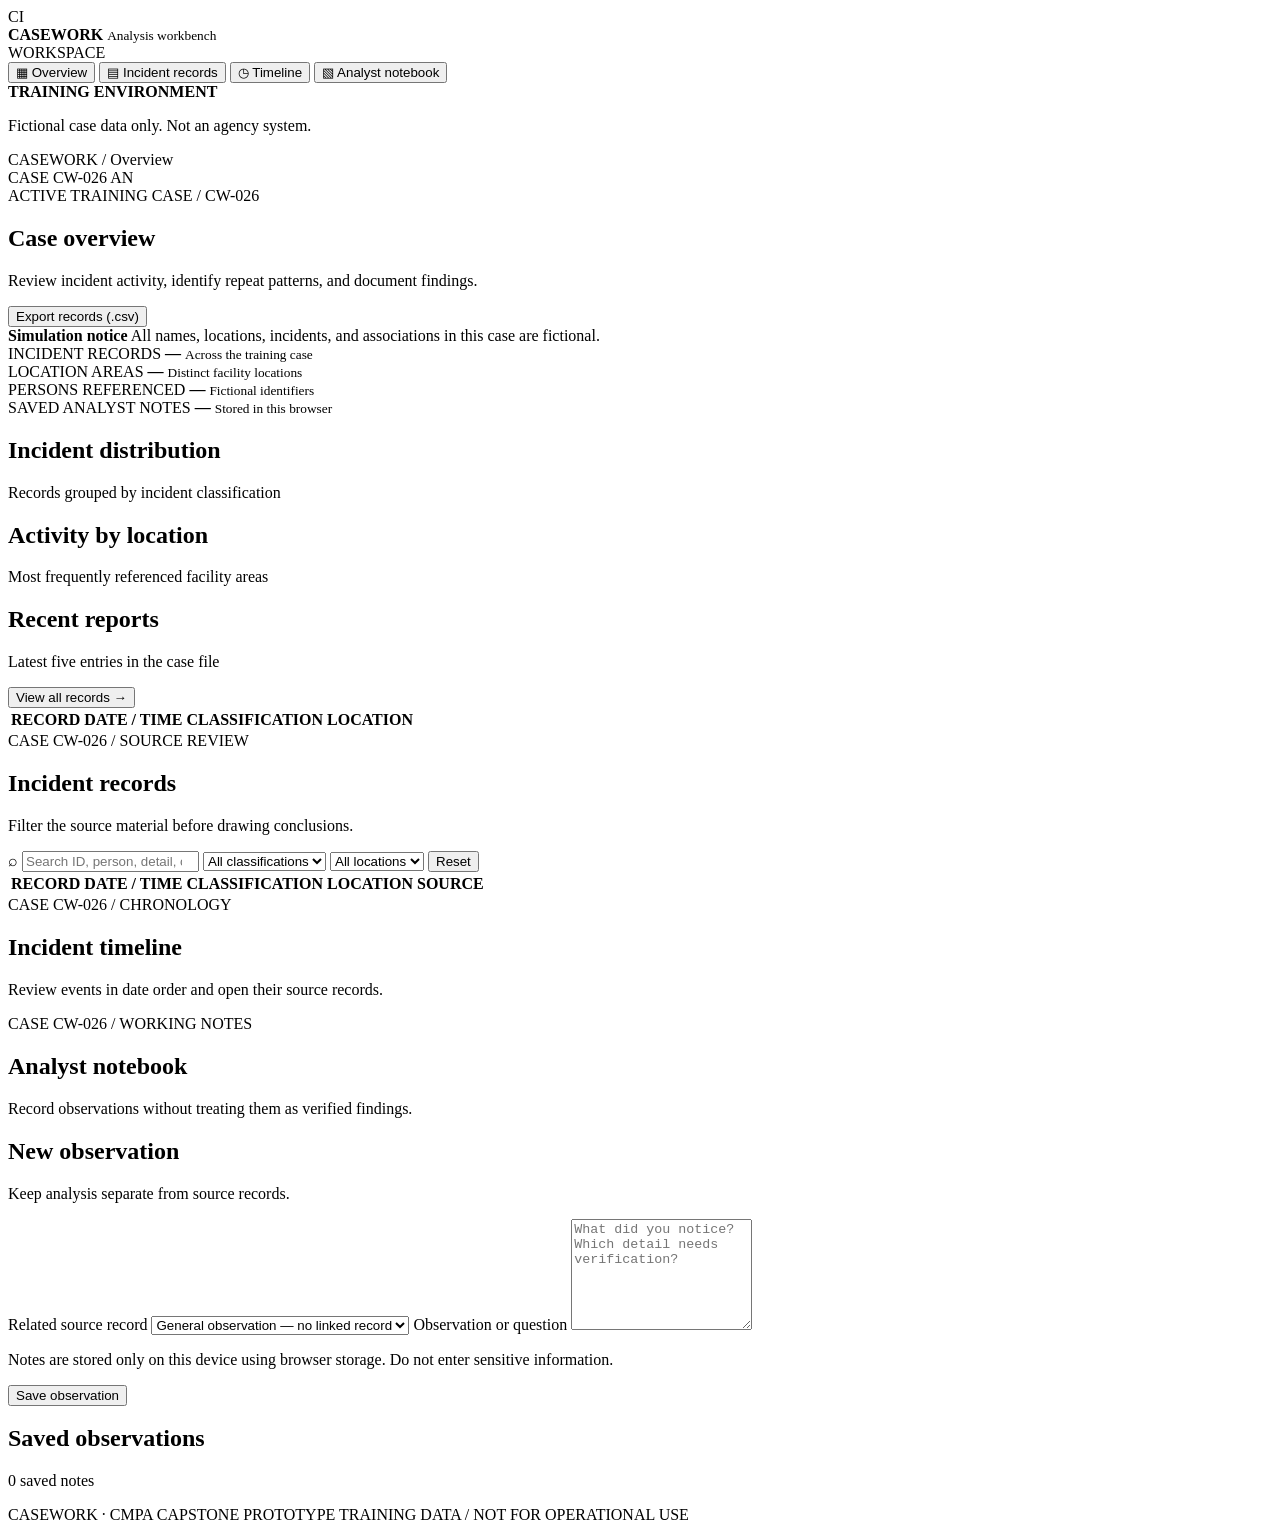
==== index.html @ 840c0826 "Add index.html for case analysis prototype This HTML file serves as the main structure for a fiction" ====
<!DOCTYPE html>
<html lang="en">
<head>
  <meta charset="UTF-8">
  <meta name="viewport" content="width=device-width, initial-scale=1">
  <meta name="description" content="A fictional corrections intelligence case analysis training prototype.">
  <title>Casework | Intelligence Analysis Workbench</title>
  <link rel="stylesheet" href="style.css">
  <script src="script.js" defer></script>
</head>
<body>
  <div class="app">
    <aside class="sidebar">
      <div class="brand">
        <div class="brand-mark">CI</div>
        <div>
          <strong>CASEWORK</strong>
          <small>Analysis workbench</small>
        </div>
      </div>

      <div class="side-label">WORKSPACE</div>

      <nav class="nav" aria-label="Main navigation">
        <button class="nav-link active" data-page="overview">
          <span>▦</span> Overview
        </button>
        <button class="nav-link" data-page="records">
          <span>▤</span> Incident records
        </button>
        <button class="nav-link" data-page="timeline">
          <span>◷</span> Timeline
        </button>
        <button class="nav-link" data-page="notebook">
          <span>▧</span> Analyst notebook
        </button>
      </nav>

      <div class="side-bottom">
        <div class="status-dot"></div>
        <strong>TRAINING ENVIRONMENT</strong>
        <p>Fictional case data only. Not an agency system.</p>
      </div>
    </aside>

    <div class="workspace">
      <header class="topbar">
        <div class="crumb">
          CASEWORK <span>/</span>
          <span id="breadcrumb">Overview</span>
        </div>
        <div class="top-right">
          <span class="case-tag">CASE CW-026</span>
          <span class="avatar" aria-hidden="true">AN</span>
        </div>
      </header>

      <main>
        <!-- OVERVIEW -->
        <section class="page active" id="overview">
          <div class="page-heading">
            <div>
              <div class="eyebrow">ACTIVE TRAINING CASE / CW-026</div>
              <h1>Case overview</h1>
              <p>Review incident activity, identify repeat patterns, and document findings.</p>
            </div>
            <button class="button secondary" id="exportBtn">
              Export records (.csv)
            </button>
          </div>

          <div class="warning">
            <strong>Simulation notice</strong>
            All names, locations, incidents, and associations in this case are fictional.
          </div>

          <div class="metrics">
            <article class="metric">
              <span>INCIDENT RECORDS</span>
              <strong id="metricTotal">—</strong>
              <small>Across the training case</small>
            </article>
            <article class="metric">
              <span>LOCATION AREAS</span>
              <strong id="metricAreas">—</strong>
              <small>Distinct facility locations</small>
            </article>
            <article class="metric">
              <span>PERSONS REFERENCED</span>
              <strong id="metricPeople">—</strong>
              <small>Fictional identifiers</small>
            </article>
            <article class="metric">
              <span>SAVED ANALYST NOTES</span>
              <strong id="metricNotes">—</strong>
              <small>Stored in this browser</small>
            </article>
          </div>

          <div class="columns">
            <article class="panel">
              <div class="panel-heading">
                <div>
                  <h2>Incident distribution</h2>
                  <p>Records grouped by incident classification</p>
                </div>
              </div>
              <div id="typeChart" class="chart-bars"></div>
            </article>

            <article class="panel">
              <div class="panel-heading">
                <div>
                  <h2>Activity by location</h2>
                  <p>Most frequently referenced facility areas</p>
                </div>
              </div>
              <div id="areaChart" class="location-list"></div>
            </article>
          </div>

          <article class="panel">
            <div class="panel-heading">
              <div>
                <h2>Recent reports</h2>
                <p>Latest five entries in the case file</p>
              </div>
              <button class="text-action" data-go="records">
                View all records →
              </button>
            </div>

            <div class="table-wrap">
              <table>
                <thead>
                  <tr>
                    <th>RECORD</th>
                    <th>DATE / TIME</th>
                    <th>CLASSIFICATION</th>
                    <th>LOCATION</th>
                    <th></th>
                  </tr>
                </thead>
                <tbody id="recentRows"></tbody>
              </table>
            </div>
          </article>
        </section>

        <!-- INCIDENT RECORDS -->
        <section class="page" id="records">
          <div class="page-heading">
            <div>
              <div class="eyebrow">CASE CW-026 / SOURCE REVIEW</div>
              <h1>Incident records</h1>
              <p>Filter the source material before drawing conclusions.</p>
            </div>
            <span class="result-count" id="resultCount"></span>
          </div>

          <article class="panel">
            <div class="filters">
              <label class="search">
                <span>⌕</span>
                <input
                  id="searchInput"
                  type="search"
                  placeholder="Search ID, person, detail, or area..."
                  aria-label="Search incident records"
                >
              </label>

              <select id="typeFilter" aria-label="Filter by incident type">
                <option value="">All classifications</option>
              </select>

              <select id="areaFilter" aria-label="Filter by location">
                <option value="">All locations</option>
              </select>

              <button class="button secondary" id="clearFilters">
                Reset
              </button>
            </div>

            <div class="table-wrap">
              <table>
                <thead>
                  <tr>
                    <th>RECORD</th>
                    <th>DATE / TIME</th>
                    <th>CLASSIFICATION</th>
                    <th>LOCATION</th>
                    <th>SOURCE</th>
                    <th></th>
                  </tr>
                </thead>
                <tbody id="recordRows"></tbody>
              </table>
            </div>

            <div class="empty" id="noResults" hidden>
              No records match the selected filters.
            </div>
          </article>
        </section>

        <!-- TIMELINE -->
        <section class="page" id="timeline">
          <div class="page-heading">
            <div>
              <div class="eyebrow">CASE CW-026 / CHRONOLOGY</div>
              <h1>Incident timeline</h1>
              <p>Review events in date order and open their source records.</p>
            </div>
          </div>

          <div class="timeline" id="timelineItems"></div>
        </section>

        <!-- ANALYST NOTEBOOK -->
        <section class="page" id="notebook">
          <div class="page-heading">
            <div>
              <div class="eyebrow">CASE CW-026 / WORKING NOTES</div>
              <h1>Analyst notebook</h1>
              <p>Record observations without treating them as verified findings.</p>
            </div>
          </div>

          <div class="columns notebook-columns">
            <article class="panel note-form">
              <div class="panel-heading">
                <div>
                  <h2>New observation</h2>
                  <p>Keep analysis separate from source records.</p>
                </div>
              </div>

              <label for="noteRecord">Related source record</label>
              <select id="noteRecord">
                <option value="">General observation — no linked record</option>
              </select>

              <label for="noteText">Observation or question</label>
              <textarea
                id="noteText"
                rows="7"
                maxlength="1500"
                placeholder="What did you notice? Which detail needs verification?"
              ></textarea>

              <p class="help">
                Notes are stored only on this device using browser storage.
                Do not enter sensitive information.
              </p>

              <button class="button primary" id="saveNote">
                Save observation
              </button>
              <p class="save-status" id="saveStatus" role="status"></p>
            </article>

            <article class="panel">
              <div class="panel-heading">
                <div>
                  <h2>Saved observations</h2>
                  <p id="notesCount">0 saved notes</p>
                </div>
              </div>
              <div id="savedNotes" class="saved-notes"></div>
            </article>
          </div>
        </section>
      </main>

      <footer>
        CASEWORK · CMPA CAPSTONE PROTOTYPE
        <span>TRAINING DATA / NOT FOR OPERATIONAL USE</span>
      </footer>
    </div>
  </div>

  <!-- INCIDENT DETAIL DIALOG -->
  <div class="modal-backdrop" id="modal" hidden>
    <section
      class="detail-modal"
      role="dialog"
      aria-modal="true"
      aria-labelledby="detailTitle"
    >
      <div class="modal-top">
        <span class="eyebrow">SOURCE RECORD</span>
        <button class="icon-button" id="closeModal" aria-label="Close record">
          ×
        </button>
      </div>

      <h2 id="detailTitle"></h2>
      <div class="detail-grid" id="detailGrid"></div>

      <h3>Incident summary</h3>
      <p id="detailSummary"></p>

      <div class="detail-footer">
        <span>Fictional training report · Not independently verified</span>
        <button class="button primary" id="addRecordNote">
          Add note about this record
        </button>
      </div>
    </section>
  </div>
</body>
</html>
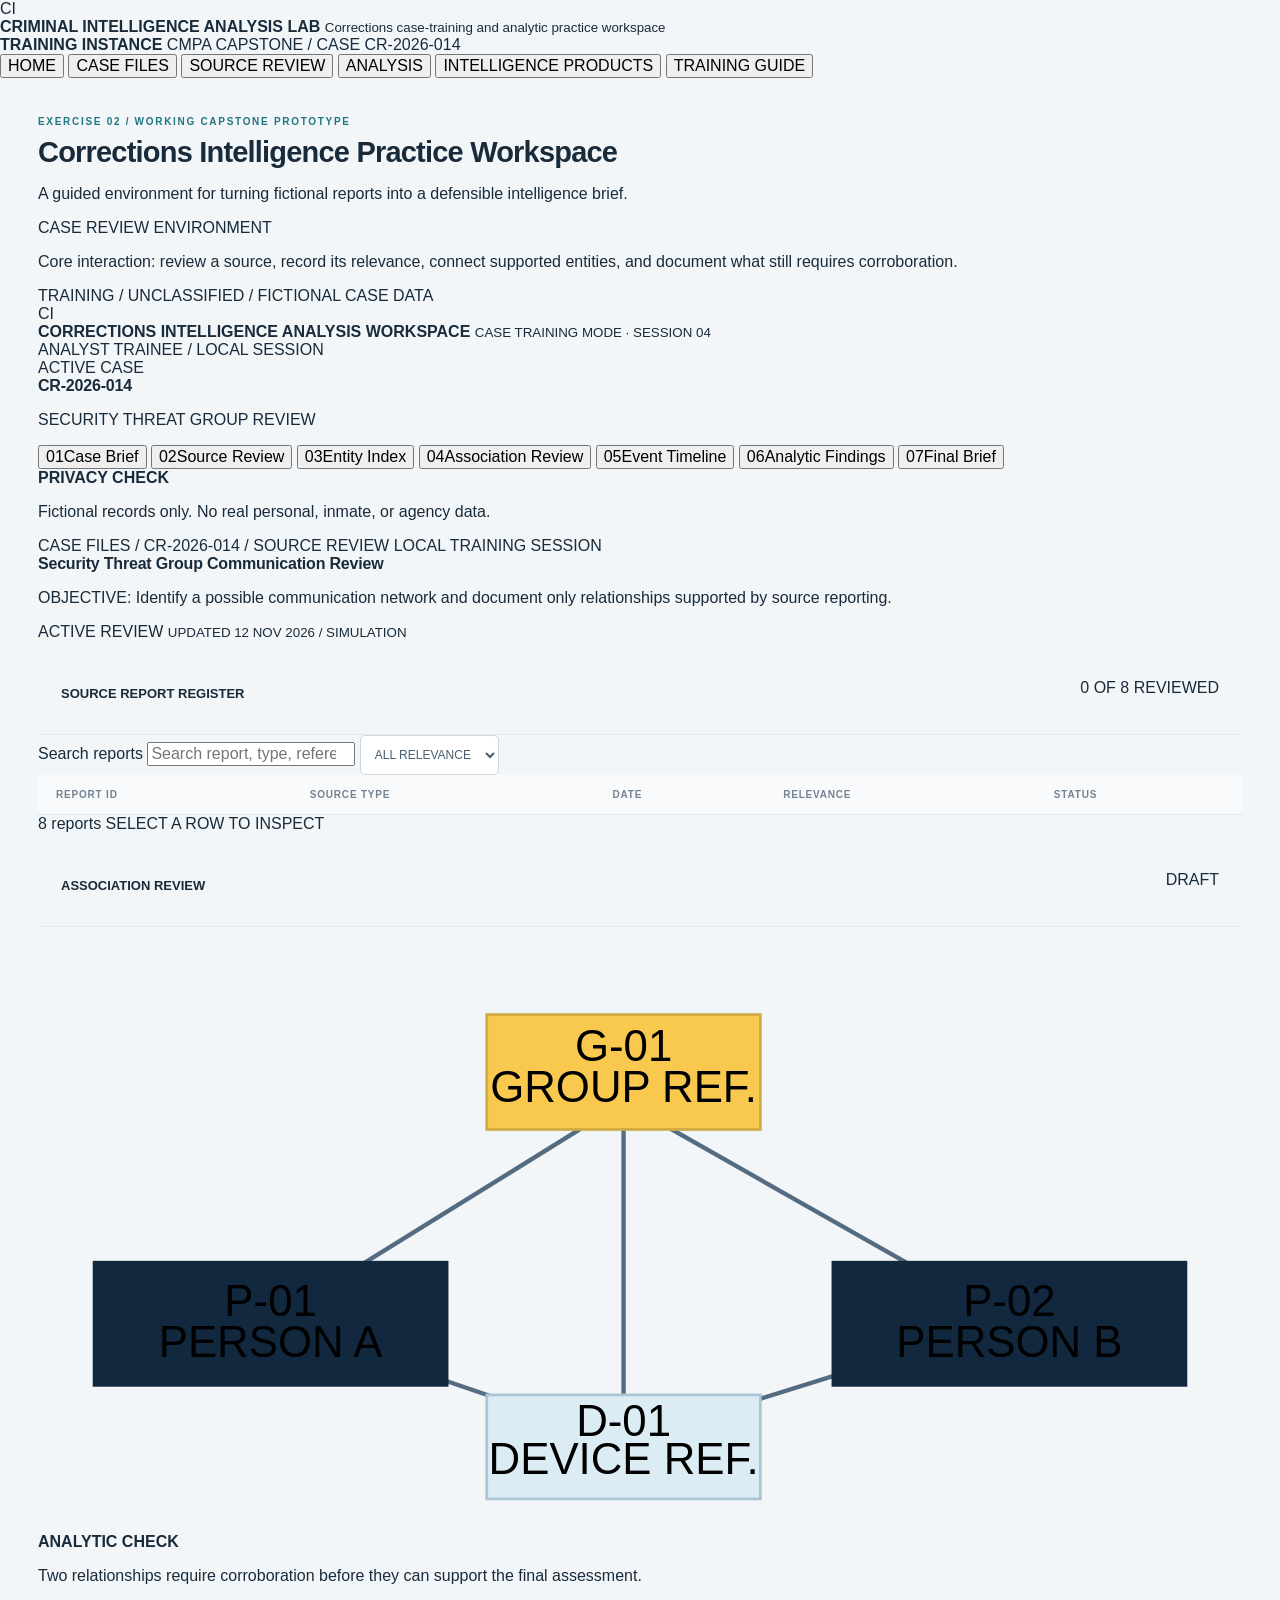
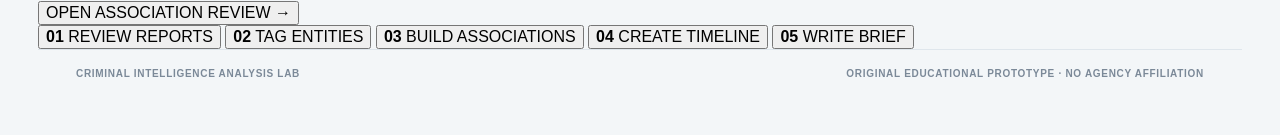
==== commit 26c7d64e: "Refactor index.html for Criminal Intelligence Analysis Lab Updated HTML structure and content for th" ====
--- a/index.html
+++ b/index.html
@@ -1,315 +1,457 @@
 
-<!DOCTYPE html>
+<!doctype html>
 <html lang="en">
 <head>
-  <meta charset="UTF-8">
-  <meta name="viewport" content="width=device-width, initial-scale=1">
-  <meta name="description" content="A fictional corrections intelligence case analysis training prototype.">
-  <title>Casework | Intelligence Analysis Workbench</title>
+  <meta charset="utf-8">
+  <meta name="viewport" content="width=device-width,initial-scale=1">
+  <meta name="theme-color" content="#10263d">
+  <meta name="description" content="Original fictional corrections intelligence case-review training application.">
+  <title>Criminal Intelligence Analysis Lab | Case CR-2026-014</title>
   <link rel="stylesheet" href="style.css">
   <script src="script.js" defer></script>
 </head>
 <body>
-  <div class="app">
-    <aside class="sidebar">
-      <div class="brand">
-        <div class="brand-mark">CI</div>
+  <header class="site-header">
+    <div class="site-header-inner">
+      <div class="identity">
+        <div class="identity-square">CI</div>
         <div>
-          <strong>CASEWORK</strong>
-          <small>Analysis workbench</small>
+          <strong>CRIMINAL INTELLIGENCE ANALYSIS LAB</strong>
+          <small>Corrections case-training and analytic practice workspace</small>
         </div>
       </div>
-
-      <div class="side-label">WORKSPACE</div>
-
-      <nav class="nav" aria-label="Main navigation">
-        <button class="nav-link active" data-page="overview">
-          <span>▦</span> Overview
-        </button>
-        <button class="nav-link" data-page="records">
-          <span>▤</span> Incident records
-        </button>
-        <button class="nav-link" data-page="timeline">
-          <span>◷</span> Timeline
-        </button>
-        <button class="nav-link" data-page="notebook">
-          <span>▧</span> Analyst notebook
-        </button>
-      </nav>
-
-      <div class="side-bottom">
-        <div class="status-dot"></div>
-        <strong>TRAINING ENVIRONMENT</strong>
-        <p>Fictional case data only. Not an agency system.</p>
-      </div>
+      <div class="identity-right">
+        <strong>TRAINING INSTANCE</strong>
+        <span>CMPA CAPSTONE / CASE CR-2026-014</span>
+      </div>
+    </div>
+  </header>
+
+  <nav class="site-nav" aria-label="Primary navigation">
+    <div class="site-nav-inner">
+      <button data-view="briefing" type="button">HOME</button>
+      <button data-view="casefiles" type="button">CASE FILES</button>
+      <button data-view="sources" class="active" type="button">SOURCE REVIEW</button>
+      <button data-view="findings" type="button">ANALYSIS</button>
+      <button data-view="product" type="button">INTELLIGENCE PRODUCTS</button>
+      <button data-view="guide" type="button">TRAINING GUIDE</button>
+    </div>
+  </nav>
+
+  <main class="site-main">
+    <div class="introduction">
+      <div class="eyebrow">EXERCISE 02 / WORKING CAPSTONE PROTOTYPE</div>
+      <h1>Corrections Intelligence Practice Workspace</h1>
+      <p>A guided environment for turning fictional reports into a defensible intelligence brief.</p>
+    </div>
+
+    <div class="purpose-line">
+      <span>CASE REVIEW ENVIRONMENT</span>
+      <p>Core interaction: review a source, record its relevance, connect supported entities, and document what still requires corroboration.</p>
+    </div>
+
+    <div class="application" id="application">
+      <div class="security-banner">TRAINING / UNCLASSIFIED / FICTIONAL CASE DATA</div>
+
+      <div class="application-header">
+        <div class="application-identity">
+          <span class="application-mark">CI</span>
+          <div>
+            <strong>CORRECTIONS INTELLIGENCE ANALYSIS WORKSPACE</strong>
+            <small>CASE TRAINING MODE · SESSION 04</small>
+          </div>
+        </div>
+        <span class="user-pill">ANALYST TRAINEE / LOCAL SESSION</span>
+      </div>
+
+      <div class="application-body">
+        <aside class="case-sidebar" aria-label="Case workspace navigation">
+          <div class="case-summary">
+            <span class="mini-label">ACTIVE CASE</span>
+            <h2>CR-2026-014</h2>
+            <p>SECURITY THREAT GROUP REVIEW</p>
+            <span class="sidebar-separator"></span>
+          </div>
+
+          <nav class="case-menu" aria-label="Case review sections">
+            <button data-view="briefing"><span>01</span>Case Brief</button>
+            <button data-view="sources" class="selected"><span>02</span>Source Review</button>
+            <button data-view="entities"><span>03</span>Entity Index</button>
+            <button data-view="associations"><span>04</span>Association Review</button>
+            <button data-view="timeline"><span>05</span>Event Timeline</button>
+            <button data-view="findings"><span>06</span>Analytic Findings</button>
+            <button data-view="product"><span>07</span>Final Brief</button>
+          </nav>
+
+          <div class="sidebar-note">
+            <strong>PRIVACY CHECK</strong>
+            <p>Fictional records only. No real personal, inmate, or agency data.</p>
+          </div>
+        </aside>
+
+        <div class="case-content">
+          <div class="case-topline">
+            <span id="breadcrumb">CASE FILES / CR-2026-014 / SOURCE REVIEW</span>
+            <span class="live-indicator">LOCAL TRAINING SESSION</span>
+          </div>
+
+          <div class="case-titlebar">
+            <div>
+              <h2 id="viewTitle">Security Threat Group Communication Review</h2>
+              <p id="viewDescription">OBJECTIVE: Identify a possible communication network and document only relationships supported by source reporting.</p>
+            </div>
+            <div class="case-state">
+              <span class="status-amber" id="caseStatus">ACTIVE REVIEW</span>
+              <small>UPDATED 12 NOV 2026 / SIMULATION</small>
+            </div>
+          </div>
+
+          <div class="view-area">
+
+            <!-- CASE BRIEF -->
+            <section class="view" id="view-briefing" hidden>
+              <div class="section-title">
+                <div>
+                  <h3>CASE BRIEF</h3>
+                  <p>Review parameters and analytical safeguards</p>
+                </div>
+                <span class="panel-counter">TRAINING CASE / OPEN</span>
+              </div>
+
+              <div class="briefing-grid">
+                <article class="white-panel padded">
+                  <div class="block-label">CASE OBJECTIVE</div>
+                  <h4>Determine what the sources actually support.</h4>
+                  <p>Review eight fictional source reports describing unit observations, movement records, property receipts, and phone-monitoring notes. The goal is to distinguish documented contact from assumptions and prepare a short evidence-referenced assessment.</p>
+
+                  <div class="facts">
+                    <div>
+                      <span>REPORTS IN FILE</span>
+                      <strong id="briefCount">08</strong>
+                    </div>
+                    <div>
+                      <span>REVIEWED</span>
+                      <strong id="briefReviewed">00</strong>
+                    </div>
+                    <div>
+                      <span>ASSESSMENTS</span>
+                      <strong id="briefFindings">00</strong>
+                    </div>
+                  </div>
+                </article>
+
+                <article class="white-panel padded">
+                  <div class="block-label">ANALYTIC REQUIREMENTS</div>
+                  <ol class="instruction-list">
+                    <li>Read each source and inspect its provenance.</li>
+                    <li>Mark its relevance without changing the original report.</li>
+                    <li>Use entity and timeline views to examine overlaps.</li>
+                    <li>Document gaps, uncertainty, and supporting evidence.</li>
+                    <li>Prepare and print a fictional intelligence brief.</li>
+                  </ol>
+                  <button class="primary-button" data-view="sources">Begin source review</button>
+                </article>
+              </div>
+            </section>
+
+            <!-- SOURCE REVIEW -->
+            <section class="view active" id="view-sources">
+              <div class="work-grid">
+                <article class="white-panel source-panel">
+                  <div class="panel-heading">
+                    <h3>SOURCE REPORT REGISTER</h3>
+                    <span class="panel-counter" id="reviewCounter">0 OF 8 REVIEWED</span>
+                  </div>
+
+                  <div class="source-toolbar">
+                    <label>
+                      <span class="sr-only">Search reports</span>
+                      <input id="searchReports" placeholder="Search report, type, reference..." type="search">
+                    </label>
+                    <select id="relevanceFilter" aria-label="Filter by relevance">
+                      <option value="">ALL RELEVANCE</option>
+                      <option>HIGH</option>
+                      <option>MEDIUM</option>
+                      <option>LOW</option>
+                    </select>
+                  </div>
+
+                  <div class="table-scroll">
+                    <table class="register-table">
+                      <thead>
+                        <tr>
+                          <th>REPORT ID</th>
+                          <th>SOURCE TYPE</th>
+                          <th>DATE</th>
+                          <th>RELEVANCE</th>
+                          <th>STATUS</th>
+                        </tr>
+                      </thead>
+                      <tbody id="sourceRows"></tbody>
+                    </table>
+                  </div>
+
+                  <div class="panel-bottom">
+                    <span id="sourceCount">8 reports</span>
+                    <span>SELECT A ROW TO INSPECT</span>
+                  </div>
+                </article>
+
+                <article class="white-panel diagram-panel">
+                  <div class="panel-heading">
+                    <h3>ASSOCIATION REVIEW</h3>
+                    <span class="draft-label">DRAFT</span>
+                  </div>
+
+                  <div class="mini-graph">
+                    <svg viewBox="0 0 440 220" role="img" aria-label="Fictional diagram connecting Person A and Person B to a group reference and device reference">
+                      <path d="M85 144 L214 64 L355 144 M85 144 L214 188 L355 144 M214 64 L214 188" stroke="#536c81" stroke-width="1.6" fill="none" />
+
+                      <rect x="164" y="32" width="100" height="42" fill="#f9c94f" stroke="#cfab45"/>
+                      <text x="214" y="49" text-anchor="middle">G-01</text>
+                      <text x="214" y="64" text-anchor="middle">GROUP REF.</text>
+
+                      <rect x="20" y="122" width="130" height="46" fill="#11283f"/>
+                      <text x="85" y="142" text-anchor="middle" class="light">P-01</text>
+                      <text x="85" y="157" text-anchor="middle" class="light">PERSON A</text>
+
+                      <rect x="290" y="122" width="130" height="46" fill="#11283f"/>
+                      <text x="355" y="142" text-anchor="middle" class="light">P-02</text>
+                      <text x="355" y="157" text-anchor="middle" class="light">PERSON B</text>
+
+                      <rect x="164" y="171" width="100" height="38" fill="#dcecf5" stroke="#aac6d4"/>
+                      <text x="214" y="186" text-anchor="middle">D-01</text>
+                      <text x="214" y="200" text-anchor="middle">DEVICE REF.</text>
+                    </svg>
+                  </div>
+
+                  <div class="analytic-check">
+                    <strong>ANALYTIC CHECK</strong>
+                    <p>Two relationships require corroboration before they can support the final assessment.</p>
+                  </div>
+                  <button class="panel-link" data-view="associations" type="button">OPEN ASSOCIATION REVIEW →</button>
+                </article>
+              </div>
+            </section>
+
+            <!-- CASE FILES -->
+            <section class="view" id="view-casefiles" hidden>
+              <article class="white-panel padded">
+                <div class="block-label">AVAILABLE TRAINING CASES</div>
+                <div class="case-file-row">
+                  <div>
+                    <strong>CR-2026-014</strong>
+                    <h4>Security Threat Group Communication Review</h4>
+                    <p>Eight reports · Fictional training case · Local session</p>
+                  </div>
+                  <button class="primary-button" data-view="sources">Open case</button>
+                </div>
+                <div class="small-notice">Only one case is included in this capstone prototype. No agency database or login is connected.</div>
+              </article>
+            </section>
+
+            <!-- ENTITY INDEX -->
+            <section class="view" id="view-entities" hidden>
+              <article class="white-panel">
+                <div class="panel-heading">
+                  <h3>ENTITY INDEX / REFERENCES IN SOURCE REPORTS</h3>
+                  <span class="panel-counter">4 REFERENCE MARKERS</span>
+                </div>
+
+                <div class="table-scroll">
+                  <table class="register-table entity-table">
+                    <thead>
+                      <tr>
+                        <th>REFERENCE</th>
+                        <th>TYPE</th>
+                        <th>SUMMARY</th>
+                        <th>SOURCES</th>
+                        <th>REVIEW</th>
+                      </tr>
+                    </thead>
+                    <tbody id="entityRows"></tbody>
+                  </table>
+                </div>
+                <div class="small-notice">Entity references are training identifiers, not determinations of affiliation, guilt, or misconduct.</div>
+              </article>
+            </section>
+
+            <!-- ASSOCIATION REVIEW -->
+            <section class="view" id="view-associations" hidden>
+              <div class="analysis-grid">
+                <article class="white-panel padded">
+                  <div class="block-label">PROVISIONAL REFERENCE NETWORK</div>
+                  <h4>Documented references ≠ verified criminal association</h4>
+                  <p class="body-small">Select a reference to inspect the underlying fictional reports. The diagram organizes the scenario; it does not independently prove a relationship.</p>
+                  <div id="network" class="network"></div>
+                </article>
+
+                <article class="white-panel padded">
+                  <div class="block-label">SOURCE CORROBORATION</div>
+                  <h4 id="networkTitle">Select an entity</h4>
+                  <p id="networkDescription" class="body-small">Choose a reference in the diagram.</p>
+                  <div id="networkSources" class="network-sources"></div>
+                </article>
+              </div>
+            </section>
+
+            <!-- EVENT TIMELINE -->
+            <section class="view" id="view-timeline" hidden>
+              <article class="white-panel">
+                <div class="panel-heading">
+                  <h3>CHRONOLOGY / SOURCE-DOCUMENTED EVENTS</h3>
+                  <span class="panel-counter">DATE ORDER</span>
+                </div>
+                <div id="timelineItems" class="event-list"></div>
+              </article>
+            </section>
+
+            <!-- ANALYTIC FINDINGS -->
+            <section class="view" id="view-findings" hidden>
+              <div class="analysis-grid">
+                <article class="white-panel padded">
+                  <div class="block-label">NEW ANALYTIC FINDING</div>
+
+                  <form id="findingForm">
+                    <label class="field-label" for="findingTitle">FINDING OR INTELLIGENCE GAP</label>
+                    <input id="findingTitle" required maxlength="120" placeholder="e.g., Timing overlap needs verification">
+
+                    <label class="field-label" for="findingText">ASSESSMENT / LIMITATIONS</label>
+                    <textarea id="findingText" required rows="5" maxlength="1200" placeholder="What do the sources show? What remains unconfirmed?"></textarea>
+
+                    <div class="two-fields">
+                      <div>
+                        <label class="field-label" for="findingSource">SUPPORTING SOURCE</label>
+                        <select id="findingSource" required></select>
+                      </div>
+                      <div>
+                        <label class="field-label" for="findingConfidence">CONFIDENCE</label>
+                        <select id="findingConfidence">
+                          <option>LOW</option>
+                          <option selected>MODERATE</option>
+                          <option>HIGH</option>
+                        </select>
+                      </div>
+                    </div>
+
+                    <button class="primary-button" type="submit">Save finding</button>
+                    <div class="form-message" id="findingStatus" role="status"></div>
+                  </form>
+                </article>
+
+                <article class="white-panel padded">
+                  <div class="block-label">SAVED ANALYTIC WORK</div>
+                  <div id="findingList" class="finding-list"></div>
+                </article>
+              </div>
+            </section>
+
+            <!-- FINAL BRIEF -->
+            <section class="view" id="view-product" hidden>
+              <div class="analysis-grid">
+                <article class="white-panel padded">
+                  <div class="block-label">INTELLIGENCE PRODUCT / WORKING DRAFT</div>
+                  <h4>Training Case Intelligence Brief</h4>
+
+                  <label class="field-label" for="briefText">ANALYST SUMMARY</label>
+                  <textarea id="briefText" rows="9" maxlength="4000" placeholder="Summarize the supported observations, limitations, confidence, and remaining intelligence gaps."></textarea>
+
+                  <div class="button-row">
+                    <button class="primary-button" id="saveBrief" type="button">Save draft</button>
+                    <button class="outline-button" id="printBrief" type="button">Print / Save PDF</button>
+                  </div>
+
+                  <div class="form-message" id="briefStatus" role="status"></div>
+                </article>
+
+                <article class="white-panel padded">
+                  <div class="block-label">SUPPORTING MATERIAL</div>
+                  <div id="briefEvidence"></div>
+                  <div class="small-notice">Drafts are saved in this browser only. Printing uses the system print dialog.</div>
+                </article>
+              </div>
+            </section>
+
+            <!-- TRAINING GUIDE -->
+            <section class="view" id="view-guide" hidden>
+              <article class="white-panel padded">
+                <div class="block-label">TRAINING GUIDE</div>
+                <h4>How to complete the fictional case exercise</h4>
+
+                <ol class="instruction-list guide-list">
+                  <li>Open Source Review. Click report rows to read the summaries and identify the source type.</li>
+                  <li>Use the relevance field to rate whether a report helps answer the case objective. Mark reports reviewed.</li>
+                  <li>Check Entity Index, Association Review, and Event Timeline. These organize references, but do not prove intent.</li>
+                  <li>Write findings with supporting report IDs. State uncertainty and what requires corroboration.</li>
+                  <li>Draft an intelligence brief, then print or save it as a PDF.</li>
+                </ol>
+
+                <div class="small-notice">Training use only. All names and events are invented; this system stores no sensitive records and is not an operational intelligence platform.</div>
+                <button class="primary-button" data-view="sources">Go to Source Review</button>
+              </article>
+            </section>
+
+          </div>
+
+          <!-- CASE WORKFLOW -->
+          <div class="workflow" aria-label="Case workflow">
+            <button data-view="sources"><strong>01</strong> REVIEW REPORTS</button>
+            <button data-view="entities"><strong>02</strong> TAG ENTITIES</button>
+            <button data-view="associations" class="active"><strong>03</strong> BUILD ASSOCIATIONS</button>
+            <button data-view="timeline"><strong>04</strong> CREATE TIMELINE</button>
+            <button data-view="product"><strong>05</strong> WRITE BRIEF</button>
+          </div>
+        </div>
+      </div>
+    </div>
+
+    <footer class="site-footer">
+      CRIMINAL INTELLIGENCE ANALYSIS LAB
+      <span>ORIGINAL EDUCATIONAL PROTOTYPE · NO AGENCY AFFILIATION</span>
+    </footer>
+  </main>
+
+  <!-- SOURCE REPORT DETAILS -->
+  <div id="recordOverlay" class="record-overlay" hidden>
+    <div class="record-scrim" data-close="1"></div>
+
+    <aside class="record-drawer" role="dialog" aria-modal="true" aria-labelledby="recordHeading">
+      <div class="drawer-heading">
+        <div>
+          <span class="mini-label">ORIGINAL SOURCE RECORD</span>
+          <h2 id="recordHeading">RPT-014-01</h2>
+        </div>
+        <button class="close-button" type="button" id="closeRecord" aria-label="Close report">×</button>
+      </div>
+
+      <dl id="recordDetails" class="record-details"></dl>
+
+      <div class="drawer-subheading">SOURCE SUMMARY</div>
+      <p id="recordSummary" class="record-text"></p>
+
+      <div class="small-notice">Fictional training report. A reference is not a verified association or finding of wrongdoing.</div>
+
+      <label class="field-label" for="recordRelevance">RELEVANCE TO CASE OBJECTIVE</label>
+      <select id="recordRelevance">
+        <option>HIGH</option>
+        <option>MEDIUM</option>
+        <option>LOW</option>
+      </select>
+
+      <label class="check-field">
+        <input type="checkbox" id="recordReviewed">
+        Report reviewed
+      </label>
+
+      <div class="drawer-buttons">
+        <button class="primary-button" id="saveReview" type="button">Save review</button>
+        <button class="outline-button" id="recordToFinding" type="button">Add finding</button>
+      </div>
+
+      <div id="reviewStatus" class="form-message" role="status"></div>
     </aside>
-
-    <div class="workspace">
-      <header class="topbar">
-        <div class="crumb">
-          CASEWORK <span>/</span>
-          <span id="breadcrumb">Overview</span>
-        </div>
-        <div class="top-right">
-          <span class="case-tag">CASE CW-026</span>
-          <span class="avatar" aria-hidden="true">AN</span>
-        </div>
-      </header>
-
-      <main>
-        <!-- OVERVIEW -->
-        <section class="page active" id="overview">
-          <div class="page-heading">
-            <div>
-              <div class="eyebrow">ACTIVE TRAINING CASE / CW-026</div>
-              <h1>Case overview</h1>
-              <p>Review incident activity, identify repeat patterns, and document findings.</p>
-            </div>
-            <button class="button secondary" id="exportBtn">
-              Export records (.csv)
-            </button>
-          </div>
-
-          <div class="warning">
-            <strong>Simulation notice</strong>
-            All names, locations, incidents, and associations in this case are fictional.
-          </div>
-
-          <div class="metrics">
-            <article class="metric">
-              <span>INCIDENT RECORDS</span>
-              <strong id="metricTotal">—</strong>
-              <small>Across the training case</small>
-            </article>
-            <article class="metric">
-              <span>LOCATION AREAS</span>
-              <strong id="metricAreas">—</strong>
-              <small>Distinct facility locations</small>
-            </article>
-            <article class="metric">
-              <span>PERSONS REFERENCED</span>
-              <strong id="metricPeople">—</strong>
-              <small>Fictional identifiers</small>
-            </article>
-            <article class="metric">
-              <span>SAVED ANALYST NOTES</span>
-              <strong id="metricNotes">—</strong>
-              <small>Stored in this browser</small>
-            </article>
-          </div>
-
-          <div class="columns">
-            <article class="panel">
-              <div class="panel-heading">
-                <div>
-                  <h2>Incident distribution</h2>
-                  <p>Records grouped by incident classification</p>
-                </div>
-              </div>
-              <div id="typeChart" class="chart-bars"></div>
-            </article>
-
-            <article class="panel">
-              <div class="panel-heading">
-                <div>
-                  <h2>Activity by location</h2>
-                  <p>Most frequently referenced facility areas</p>
-                </div>
-              </div>
-              <div id="areaChart" class="location-list"></div>
-            </article>
-          </div>
-
-          <article class="panel">
-            <div class="panel-heading">
-              <div>
-                <h2>Recent reports</h2>
-                <p>Latest five entries in the case file</p>
-              </div>
-              <button class="text-action" data-go="records">
-                View all records →
-              </button>
-            </div>
-
-            <div class="table-wrap">
-              <table>
-                <thead>
-                  <tr>
-                    <th>RECORD</th>
-                    <th>DATE / TIME</th>
-                    <th>CLASSIFICATION</th>
-                    <th>LOCATION</th>
-                    <th></th>
-                  </tr>
-                </thead>
-                <tbody id="recentRows"></tbody>
-              </table>
-            </div>
-          </article>
-        </section>
-
-        <!-- INCIDENT RECORDS -->
-        <section class="page" id="records">
-          <div class="page-heading">
-            <div>
-              <div class="eyebrow">CASE CW-026 / SOURCE REVIEW</div>
-              <h1>Incident records</h1>
-              <p>Filter the source material before drawing conclusions.</p>
-            </div>
-            <span class="result-count" id="resultCount"></span>
-          </div>
-
-          <article class="panel">
-            <div class="filters">
-              <label class="search">
-                <span>⌕</span>
-                <input
-                  id="searchInput"
-                  type="search"
-                  placeholder="Search ID, person, detail, or area..."
-                  aria-label="Search incident records"
-                >
-              </label>
-
-              <select id="typeFilter" aria-label="Filter by incident type">
-                <option value="">All classifications</option>
-              </select>
-
-              <select id="areaFilter" aria-label="Filter by location">
-                <option value="">All locations</option>
-              </select>
-
-              <button class="button secondary" id="clearFilters">
-                Reset
-              </button>
-            </div>
-
-            <div class="table-wrap">
-              <table>
-                <thead>
-                  <tr>
-                    <th>RECORD</th>
-                    <th>DATE / TIME</th>
-                    <th>CLASSIFICATION</th>
-                    <th>LOCATION</th>
-                    <th>SOURCE</th>
-                    <th></th>
-                  </tr>
-                </thead>
-                <tbody id="recordRows"></tbody>
-              </table>
-            </div>
-
-            <div class="empty" id="noResults" hidden>
-              No records match the selected filters.
-            </div>
-          </article>
-        </section>
-
-        <!-- TIMELINE -->
-        <section class="page" id="timeline">
-          <div class="page-heading">
-            <div>
-              <div class="eyebrow">CASE CW-026 / CHRONOLOGY</div>
-              <h1>Incident timeline</h1>
-              <p>Review events in date order and open their source records.</p>
-            </div>
-          </div>
-
-          <div class="timeline" id="timelineItems"></div>
-        </section>
-
-        <!-- ANALYST NOTEBOOK -->
-        <section class="page" id="notebook">
-          <div class="page-heading">
-            <div>
-              <div class="eyebrow">CASE CW-026 / WORKING NOTES</div>
-              <h1>Analyst notebook</h1>
-              <p>Record observations without treating them as verified findings.</p>
-            </div>
-          </div>
-
-          <div class="columns notebook-columns">
-            <article class="panel note-form">
-              <div class="panel-heading">
-                <div>
-                  <h2>New observation</h2>
-                  <p>Keep analysis separate from source records.</p>
-                </div>
-              </div>
-
-              <label for="noteRecord">Related source record</label>
-              <select id="noteRecord">
-                <option value="">General observation — no linked record</option>
-              </select>
-
-              <label for="noteText">Observation or question</label>
-              <textarea
-                id="noteText"
-                rows="7"
-                maxlength="1500"
-                placeholder="What did you notice? Which detail needs verification?"
-              ></textarea>
-
-              <p class="help">
-                Notes are stored only on this device using browser storage.
-                Do not enter sensitive information.
-              </p>
-
-              <button class="button primary" id="saveNote">
-                Save observation
-              </button>
-              <p class="save-status" id="saveStatus" role="status"></p>
-            </article>
-
-            <article class="panel">
-              <div class="panel-heading">
-                <div>
-                  <h2>Saved observations</h2>
-                  <p id="notesCount">0 saved notes</p>
-                </div>
-              </div>
-              <div id="savedNotes" class="saved-notes"></div>
-            </article>
-          </div>
-        </section>
-      </main>
-
-      <footer>
-        CASEWORK · CMPA CAPSTONE PROTOTYPE
-        <span>TRAINING DATA / NOT FOR OPERATIONAL USE</span>
-      </footer>
-    </div>
   </div>
 
-  <!-- INCIDENT DETAIL DIALOG -->
-  <div class="modal-backdrop" id="modal" hidden>
-    <section
-      class="detail-modal"
-      role="dialog"
-      aria-modal="true"
-      aria-labelledby="detailTitle"
-    >
-      <div class="modal-top">
-        <span class="eyebrow">SOURCE RECORD</span>
-        <button class="icon-button" id="closeModal" aria-label="Close record">
-          ×
-        </button>
-      </div>
-
-      <h2 id="detailTitle"></h2>
-      <div class="detail-grid" id="detailGrid"></div>
-
-      <h3>Incident summary</h3>
-      <p id="detailSummary"></p>
-
-      <div class="detail-footer">
-        <span>Fictional training report · Not independently verified</span>
-        <button class="button primary" id="addRecordNote">
-          Add note about this record
-        </button>
-      </div>
-    </section>
-  </div>
+  <div id="printDocument" class="print-document" aria-hidden="true"></div>
 </body>
 </html>
--- a/style.css
+++ b/style.css
@@ -0,0 +1,701 @@
+
+:root {
+  --navy: #14253a;
+  --navy2: #1c324b;
+  --ink: #192b3b;
+  --muted: #66778a;
+  --line: #dce3ea;
+  --bg: #f3f6f8;
+  --white: #fff;
+  --blue: #176b9b;
+  --teal: #138073;
+  --amber: #b97920;
+}
+
+* { box-sizing: border-box; }
+
+html {
+  font-family: Inter, "Segoe UI", Arial, sans-serif;
+  color: var(--ink);
+  background: var(--bg);
+}
+
+body { margin: 0; }
+button, input, select, textarea { font: inherit; }
+button { cursor: pointer; }
+
+.app { display: flex; min-height: 100vh; }
+
+.sidebar {
+  width: 244px;
+  flex-shrink: 0;
+  background: var(--navy);
+  color: white;
+  padding: 25px 15px;
+  display: flex;
+  flex-direction: column;
+  position: sticky;
+  top: 0;
+  height: 100vh;
+}
+
+.brand {
+  display: flex;
+  align-items: center;
+  gap: 12px;
+  padding: 0 10px 38px;
+}
+
+.brand-mark {
+  height: 38px;
+  width: 38px;
+  display: grid;
+  place-items: center;
+  border: 1px solid #6f98aa;
+  border-radius: 6px;
+  color: #d8edf2;
+  font-weight: 800;
+  letter-spacing: 1px;
+}
+
+.brand strong {
+  display: block;
+  font-size: 15px;
+  letter-spacing: 2px;
+}
+
+.brand small {
+  display: block;
+  margin-top: 4px;
+  color: #a7b8ca;
+  font-size: 11px;
+}
+
+.side-label {
+  font-size: 10px;
+  font-weight: 750;
+  letter-spacing: 1.8px;
+  color: #899fb3;
+  margin: 0 12px 13px;
+}
+
+.nav { display: grid; gap: 5px; }
+
+.nav-link {
+  width: 100%;
+  display: flex;
+  align-items: center;
+  gap: 12px;
+  text-align: left;
+  border: 0;
+  background: transparent;
+  color: #bfcedb;
+  padding: 12px 13px;
+  border-radius: 7px;
+  font-size: 13px;
+  font-weight: 600;
+}
+
+.nav-link span {
+  font-size: 19px;
+  width: 20px;
+  text-align: center;
+  font-weight: 400;
+}
+
+.nav-link:hover,
+.nav-link.active {
+  background: #2a445f;
+  color: white;
+}
+
+.nav-link.active { box-shadow: inset 3px 0 #5fc1c3; }
+
+.side-bottom {
+  margin-top: auto;
+  padding: 19px 12px 5px;
+  border-top: 1px solid #33485e;
+}
+
+.side-bottom strong { font-size: 10px; letter-spacing: 1px; }
+
+.status-dot {
+  width: 8px;
+  height: 8px;
+  background: #5dbf9a;
+  display: inline-block;
+  border-radius: 50%;
+  margin-right: 5px;
+}
+
+.side-bottom p {
+  font-size: 11px;
+  line-height: 1.6;
+  color: #a6bac9;
+  margin: 9px 0;
+}
+
+.workspace { min-width: 0; flex: 1; }
+
+.topbar {
+  height: 67px;
+  background: #fff;
+  border-bottom: 1px solid var(--line);
+  display: flex;
+  align-items: center;
+  justify-content: space-between;
+  padding: 0 38px;
+}
+
+.crumb {
+  font-size: 11px;
+  letter-spacing: 1px;
+  font-weight: 800;
+  color: #6c7d8d;
+}
+
+.crumb span { padding: 0 5px; color: #a2adb8; }
+.top-right { display: flex; align-items: center; gap: 17px; }
+
+.case-tag {
+  border: 1px solid #d7e0e7;
+  background: #f7f9fb;
+  color: #43566b;
+  padding: 8px 11px;
+  border-radius: 5px;
+  letter-spacing: 1px;
+  font-size: 10px;
+  font-weight: 800;
+}
+
+.avatar {
+  height: 31px;
+  width: 31px;
+  background: #dbe8ed;
+  color: #1b5062;
+  border-radius: 50%;
+  display: grid;
+  place-items: center;
+  font-size: 11px;
+  font-weight: 800;
+}
+
+main { max-width: 1450px; padding: 38px; margin: auto; }
+.page { display: none; }
+.page.active { display: block; }
+
+.page-heading {
+  display: flex;
+  justify-content: space-between;
+  align-items: center;
+  gap: 20px;
+  margin-bottom: 25px;
+}
+
+.eyebrow {
+  font-size: 10px;
+  letter-spacing: 1.7px;
+  font-weight: 800;
+  color: #217580;
+  margin-bottom: 9px;
+}
+
+h1 { font-size: 29px; letter-spacing: -.8px; margin: 0 0 7px; }
+h2 { font-size: 16px; letter-spacing: -.2px; margin: 0 0 6px; }
+h3 { font-size: 13px; margin-top: 25px; }
+
+.page-heading p, .panel-heading p {
+  color: var(--muted);
+  margin: 0;
+  font-size: 13px;
+  line-height: 1.6;
+}
+
+.warning {
+  background: #f1f6f8;
+  border: 1px solid #d8e6eb;
+  border-left: 3px solid #6793a4;
+  border-radius: 4px;
+  color: #546b7b;
+  padding: 12px 15px;
+  margin-bottom: 22px;
+  font-size: 12px;
+}
+
+.warning strong { color: #29495a; margin-right: 9px; }
+
+.metrics {
+  display: grid;
+  grid-template-columns: repeat(4, minmax(0, 1fr));
+  gap: 14px;
+  margin-bottom: 18px;
+}
+
+.metric, .panel {
+  background: var(--white);
+  border: 1px solid var(--line);
+  border-radius: 7px;
+  box-shadow: 0 2px 8px rgba(20, 37, 58, .025);
+}
+
+.metric { padding: 23px 21px; }
+
+.metric span {
+  display: block;
+  font-size: 10px;
+  letter-spacing: 1.1px;
+  font-weight: 800;
+  color: #697b89;
+}
+
+.metric strong {
+  display: block;
+  font-size: 33px;
+  letter-spacing: -1px;
+  font-weight: 750;
+  margin: 12px 0 8px;
+}
+
+.metric small { color: #71808d; font-size: 11px; }
+
+.columns {
+  display: grid;
+  grid-template-columns: 1.15fr 1fr;
+  gap: 18px;
+  margin-bottom: 18px;
+}
+
+.panel { min-width: 0; margin-bottom: 18px; }
+.columns .panel { margin: 0; }
+
+.panel-heading {
+  min-height: 75px;
+  padding: 20px 23px;
+  display: flex;
+  justify-content: space-between;
+  gap: 10px;
+  align-items: center;
+  border-bottom: 1px solid #e7ebef;
+}
+
+.chart-bars, .location-list { padding: 21px 23px 25px; }
+
+.bar-line {
+  display: grid;
+  grid-template-columns: 130px 1fr 27px;
+  gap: 12px;
+  align-items: center;
+  margin-bottom: 19px;
+  font-size: 12px;
+}
+
+.bar-line:last-child { margin-bottom: 0; }
+.bar-line span { color: #475c6b; }
+
+.bar-track {
+  height: 9px;
+  background: #eef3f5;
+  border-radius: 10px;
+  overflow: hidden;
+}
+
+.bar-fill { height: 100%; background: #247b91; border-radius: 10px; }
+.bar-line strong { text-align: right; color: #3c5266; }
+
+.location-row {
+  display: flex;
+  align-items: center;
+  justify-content: space-between;
+  padding: 12px 0;
+  border-bottom: 1px solid #edf1f3;
+  font-size: 12px;
+}
+
+.location-row:last-child { border: 0; }
+
+.location-row strong {
+  background: #eaf1f4;
+  border-radius: 4px;
+  color: #34576a;
+  min-width: 26px;
+  text-align: center;
+  padding: 5px 7px;
+}
+
+.table-wrap { width: 100%; overflow-x: auto; }
+
+table {
+  width: 100%;
+  border-collapse: collapse;
+  text-align: left;
+  white-space: nowrap;
+}
+
+th {
+  background: #f9fafb;
+  padding: 14px 18px;
+  font-size: 10px;
+  letter-spacing: .8px;
+  color: #738393;
+  border-bottom: 1px solid #e3e9ee;
+}
+
+td {
+  padding: 16px 18px;
+  font-size: 12px;
+  border-bottom: 1px solid #edf0f3;
+  color: #516577;
+}
+
+tbody tr:last-child td { border-bottom: 0; }
+tbody tr:hover { background: #f8fafb; }
+td:first-child { color: #1e5b7c; font-weight: 800; }
+
+.pill {
+  display: inline-block;
+  padding: 5px 8px;
+  background: #edf4f5;
+  color: #376d7e;
+  border-radius: 4px;
+  font-weight: 650;
+  font-size: 11px;
+}
+
+.open-btn, .text-action {
+  border: 0;
+  background: none;
+  color: #136c89;
+  font-weight: 750;
+  font-size: 12px;
+}
+
+.open-btn:hover, .text-action:hover { text-decoration: underline; }
+
+.button {
+  border: 1px solid transparent;
+  padding: 10px 15px;
+  border-radius: 5px;
+  font-size: 12px;
+  font-weight: 800;
+  white-space: nowrap;
+}
+
+.button.primary { background: #176a88; color: white; }
+.button.primary:hover { background: #10516c; }
+
+.button.secondary {
+  background: white;
+  color: #35566c;
+  border-color: #cddae2;
+}
+
+.button.secondary:hover { background: #edf4f7; }
+
+.filters {
+  padding: 17px;
+  display: flex;
+  flex-wrap: wrap;
+  gap: 10px;
+}
+
+.search {
+  flex: 1;
+  min-width: 220px;
+  display: flex;
+  align-items: center;
+  background: #fff;
+  border: 1px solid #ccd8e0;
+  border-radius: 5px;
+  padding: 0 11px;
+  color: #66808c;
+}
+
+.search span { font-size: 21px; margin-right: 8px; }
+
+.search input {
+  height: 38px;
+  min-width: 0;
+  width: 100%;
+  border: 0;
+  outline: 0;
+  background: transparent;
+  font-size: 12px;
+  color: var(--ink);
+}
+
+select {
+  min-height: 40px;
+  border: 1px solid #ccd8e0;
+  color: #4a6072;
+  background: #fff;
+  border-radius: 5px;
+  padding: 0 10px;
+  font-size: 12px;
+}
+
+.result-count { font-size: 12px; color: #567080; }
+
+.empty {
+  padding: 34px;
+  text-align: center;
+  color: var(--muted);
+  font-size: 13px;
+}
+
+.timeline {
+  padding: 0 0 8px 28px;
+  border-left: 2px solid #d0dfe6;
+  margin-left: 7px;
+}
+
+.timeline-event {
+  position: relative;
+  margin-bottom: 13px;
+  background: white;
+  border: 1px solid var(--line);
+  border-radius: 6px;
+  padding: 18px 20px;
+}
+
+.timeline-event:before {
+  content: "";
+  position: absolute;
+  left: -36px;
+  top: 22px;
+  width: 12px;
+  height: 12px;
+  background: #2b8496;
+  border: 3px solid var(--bg);
+  border-radius: 50%;
+}
+
+.timeline-date {
+  font-size: 10px;
+  font-weight: 800;
+  letter-spacing: .9px;
+  color: #718395;
+}
+
+.timeline-event h3 { font-size: 14px; margin: 8px 0; }
+
+.timeline-event p {
+  font-size: 12px;
+  line-height: 1.6;
+  color: #627689;
+  margin: 0 0 10px;
+}
+
+.timeline-event button { padding: 0; }
+.note-form { padding-bottom: 20px; }
+
+.note-form > label,
+.note-form > select,
+.note-form > textarea,
+.note-form > .help,
+.note-form > button,
+.note-form > .save-status {
+  margin-left: 23px;
+  margin-right: 23px;
+}
+
+.note-form > label {
+  display: block;
+  margin-top: 18px;
+  margin-bottom: 7px;
+  font-size: 11px;
+  font-weight: 800;
+}
+
+.note-form > select,
+.note-form > textarea {
+  display: block;
+  width: calc(100% - 46px);
+}
+
+textarea {
+  padding: 11px;
+  border: 1px solid #ccd8e0;
+  border-radius: 5px;
+  resize: vertical;
+  line-height: 1.5;
+  font-size: 13px;
+}
+
+.help {
+  font-size: 11px;
+  color: #708292;
+  line-height: 1.5;
+}
+
+.save-status {
+  font-size: 12px;
+  color: #197168;
+  min-height: 15px;
+}
+
+.saved-notes { padding: 18px 22px; }
+
+.saved-note {
+  border: 1px solid #e3e9ee;
+  border-radius: 6px;
+  padding: 15px;
+  margin-bottom: 12px;
+}
+
+.saved-note p {
+  font-size: 12px;
+  line-height: 1.65;
+  white-space: pre-wrap;
+  margin: 10px 0;
+}
+
+.note-meta { color: #718391; font-size: 10px; }
+
+.note-delete {
+  color: #9e4c41;
+  background: none;
+  border: 0;
+  padding: 5px 0;
+  font-size: 11px;
+  font-weight: 800;
+}
+
+.note-placeholder {
+  font-size: 12px;
+  line-height: 1.6;
+  color: #82909c;
+}
+
+.modal-backdrop {
+  position: fixed;
+  inset: 0;
+  background: #0b1c2aba;
+  display: grid;
+  place-items: center;
+  padding: 15px;
+  z-index: 20;
+}
+
+.modal-backdrop[hidden] { display: none; }
+
+.detail-modal {
+  background: white;
+  width: min(620px, 100%);
+  max-height: 90vh;
+  overflow: auto;
+  border-radius: 8px;
+  padding: 28px;
+  box-shadow: 0 16px 60px #09172455;
+}
+
+.modal-top {
+  display: flex;
+  align-items: center;
+  justify-content: space-between;
+}
+
+.icon-button {
+  border: 0;
+  background: #edf2f5;
+  color: #344d60;
+  border-radius: 5px;
+  font-size: 23px;
+  width: 34px;
+  height: 34px;
+}
+
+.detail-modal h2 { font-size: 22px; margin: 10px 0 23px; }
+
+.detail-grid {
+  display: grid;
+  grid-template-columns: 1fr 1fr;
+  gap: 15px;
+  padding: 17px;
+  background: #f6f9fa;
+  border-radius: 5px;
+}
+
+.detail-field small {
+  display: block;
+  color: #7d8d9c;
+  font-size: 10px;
+  letter-spacing: .7px;
+  margin-bottom: 5px;
+}
+
+.detail-field strong { font-size: 12px; font-weight: 700; }
+
+.detail-modal > p {
+  font-size: 13px;
+  color: #4d6375;
+  line-height: 1.8;
+}
+
+.detail-footer {
+  display: flex;
+  justify-content: space-between;
+  gap: 15px;
+  align-items: center;
+  margin-top: 26px;
+  padding-top: 20px;
+  border-top: 1px solid var(--line);
+}
+
+.detail-footer span { color: #8795a3; font-size: 10px; }
+
+footer {
+  display: flex;
+  justify-content: space-between;
+  border-top: 1px solid #dfe6ec;
+  padding: 18px 38px;
+  color: #7b8998;
+  font-size: 10px;
+  font-weight: 700;
+  letter-spacing: .7px;
+}
+
+@media (max-width: 1080px) {
+  .metrics { grid-template-columns: repeat(2, 1fr); }
+  .columns { grid-template-columns: 1fr; }
+}
+
+@media (max-width: 700px) {
+  .app { display: block; }
+  .sidebar {
+    width: 100%;
+    height: auto;
+    position: static;
+    padding: 13px;
+  }
+  .brand { padding: 2px 4px 13px; }
+  .side-label, .side-bottom { display: none; }
+  .nav { display: flex; overflow: auto; }
+  .nav-link {
+    width: auto;
+    white-space: nowrap;
+    font-size: 11px;
+    padding: 8px;
+  }
+  .nav-link span { display: none; }
+  .topbar { height: 55px; padding: 0 18px; }
+  main { padding: 22px 14px; }
+  h1 { font-size: 25px; }
+  .page-heading {
+    align-items: flex-start;
+    flex-direction: column;
+  }
+  .metrics { gap: 9px; }
+  .metric { padding: 16px; }
+  .metric strong { font-size: 27px; }
+  .panel-heading { padding: 18px; }
+  .bar-line { grid-template-columns: 100px 1fr 24px; }
+  .detail-footer {
+    align-items: flex-start;
+    flex-direction: column;
+  }
+  footer {
+    padding: 15px;
+    gap: 8px;
+    flex-direction: column;
+  }
+}
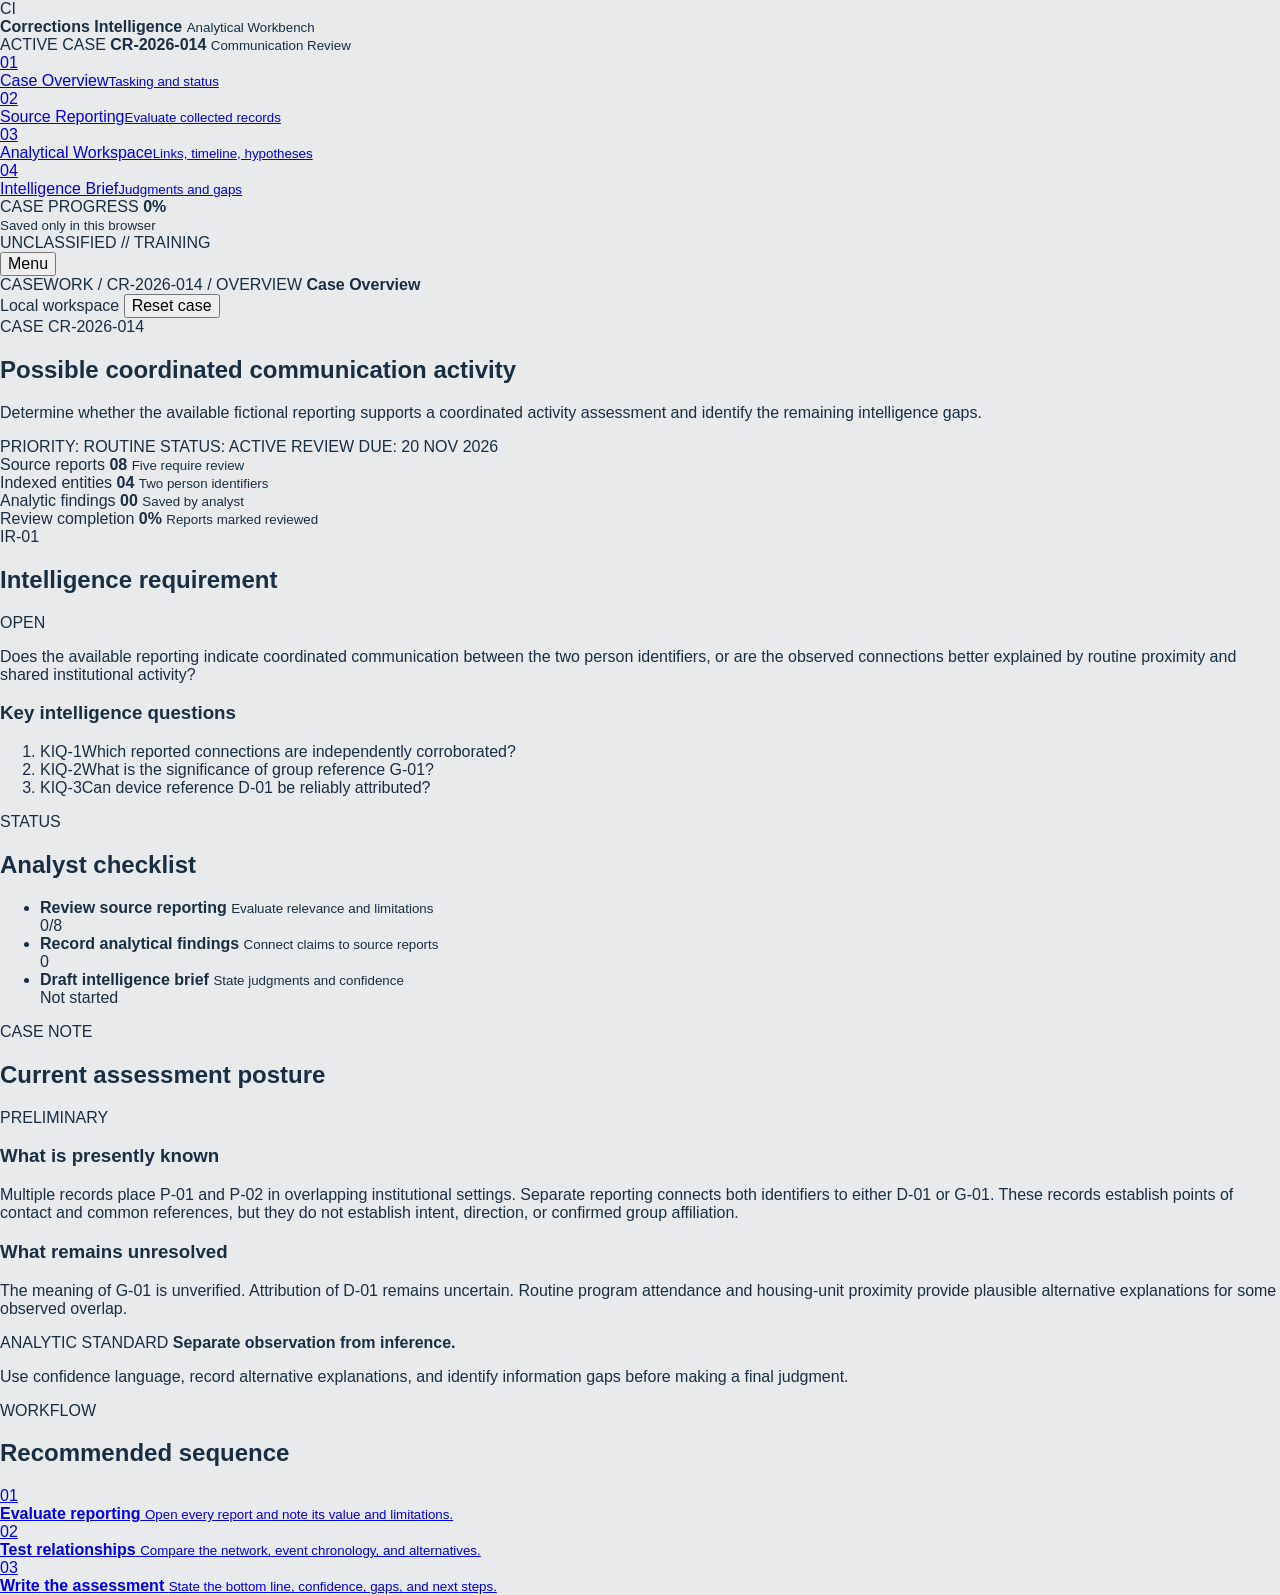
==== commit cc812c43: "Revise HTML structure and update metadata Updated the title and description meta tags, modified the " ====
--- a/index.html
+++ b/index.html
@@ -1,457 +1,239 @@
-
 <!doctype html>
 <html lang="en">
 <head>
   <meta charset="utf-8">
-  <meta name="viewport" content="width=device-width,initial-scale=1">
-  <meta name="theme-color" content="#10263d">
-  <meta name="description" content="Original fictional corrections intelligence case-review training application.">
-  <title>Criminal Intelligence Analysis Lab | Case CR-2026-014</title>
+  <meta name="viewport" content="width=device-width, initial-scale=1">
+  <meta name="description" content="Fictional corrections intelligence analysis training workbench.">
+  <title>Case Overview | Corrections Intelligence Workbench</title>
   <link rel="stylesheet" href="style.css">
-  <script src="script.js" defer></script>
 </head>
-<body>
-  <header class="site-header">
-    <div class="site-header-inner">
-      <div class="identity">
-        <div class="identity-square">CI</div>
-        <div>
-          <strong>CRIMINAL INTELLIGENCE ANALYSIS LAB</strong>
-          <small>Corrections case-training and analytic practice workspace</small>
-        </div>
-      </div>
-      <div class="identity-right">
-        <strong>TRAINING INSTANCE</strong>
-        <span>CMPA CAPSTONE / CASE CR-2026-014</span>
+<body data-page="overview">
+  <aside class="sidebar" id="sidebar">
+    <div class="agency-mark">
+      <span class="seal">CI</span>
+      <div>
+        <strong>Corrections Intelligence</strong>
+        <small>Analytical Workbench</small>
       </div>
     </div>
-  </header>
-
-  <nav class="site-nav" aria-label="Primary navigation">
-    <div class="site-nav-inner">
-      <button data-view="briefing" type="button">HOME</button>
-      <button data-view="casefiles" type="button">CASE FILES</button>
-      <button data-view="sources" class="active" type="button">SOURCE REVIEW</button>
-      <button data-view="findings" type="button">ANALYSIS</button>
-      <button data-view="product" type="button">INTELLIGENCE PRODUCTS</button>
-      <button data-view="guide" type="button">TRAINING GUIDE</button>
+
+    <div class="case-selector">
+      <span>ACTIVE CASE</span>
+      <strong>CR-2026-014</strong>
+      <small>Communication Review</small>
     </div>
-  </nav>
-
-  <main class="site-main">
-    <div class="introduction">
-      <div class="eyebrow">EXERCISE 02 / WORKING CAPSTONE PROTOTYPE</div>
-      <h1>Corrections Intelligence Practice Workspace</h1>
-      <p>A guided environment for turning fictional reports into a defensible intelligence brief.</p>
+
+    <nav class="primary-nav" aria-label="Case workspace">
+      <a class="nav-link" data-nav="overview" href="index.html">
+        <span>01</span>
+        <div>Case Overview<small>Tasking and status</small></div>
+      </a>
+      <a class="nav-link" data-nav="reports" href="reports.html">
+        <span>02</span>
+        <div>Source Reporting<small>Evaluate collected records</small></div>
+      </a>
+      <a class="nav-link" data-nav="analysis" href="analysis.html">
+        <span>03</span>
+        <div>Analytical Workspace<small>Links, timeline, hypotheses</small></div>
+      </a>
+      <a class="nav-link" data-nav="brief" href="brief.html">
+        <span>04</span>
+        <div>Intelligence Brief<small>Judgments and gaps</small></div>
+      </a>
+    </nav>
+
+    <div class="sidebar-status">
+      <div>
+        <span>CASE PROGRESS</span>
+        <strong id="sidebarProgress">0%</strong>
+      </div>
+      <div class="progress-track">
+        <span id="sidebarProgressBar"></span>
+      </div>
+      <small>Saved only in this browser</small>
     </div>
 
-    <div class="purpose-line">
-      <span>CASE REVIEW ENVIRONMENT</span>
-      <p>Core interaction: review a source, record its relevance, connect supported entities, and document what still requires corroboration.</p>
-    </div>
-
-    <div class="application" id="application">
-      <div class="security-banner">TRAINING / UNCLASSIFIED / FICTIONAL CASE DATA</div>
-
-      <div class="application-header">
-        <div class="application-identity">
-          <span class="application-mark">CI</span>
-          <div>
-            <strong>CORRECTIONS INTELLIGENCE ANALYSIS WORKSPACE</strong>
-            <small>CASE TRAINING MODE · SESSION 04</small>
-          </div>
-        </div>
-        <span class="user-pill">ANALYST TRAINEE / LOCAL SESSION</span>
-      </div>
-
-      <div class="application-body">
-        <aside class="case-sidebar" aria-label="Case workspace navigation">
-          <div class="case-summary">
-            <span class="mini-label">ACTIVE CASE</span>
-            <h2>CR-2026-014</h2>
-            <p>SECURITY THREAT GROUP REVIEW</p>
-            <span class="sidebar-separator"></span>
-          </div>
-
-          <nav class="case-menu" aria-label="Case review sections">
-            <button data-view="briefing"><span>01</span>Case Brief</button>
-            <button data-view="sources" class="selected"><span>02</span>Source Review</button>
-            <button data-view="entities"><span>03</span>Entity Index</button>
-            <button data-view="associations"><span>04</span>Association Review</button>
-            <button data-view="timeline"><span>05</span>Event Timeline</button>
-            <button data-view="findings"><span>06</span>Analytic Findings</button>
-            <button data-view="product"><span>07</span>Final Brief</button>
-          </nav>
-
-          <div class="sidebar-note">
-            <strong>PRIVACY CHECK</strong>
-            <p>Fictional records only. No real personal, inmate, or agency data.</p>
-          </div>
-        </aside>
-
-        <div class="case-content">
-          <div class="case-topline">
-            <span id="breadcrumb">CASE FILES / CR-2026-014 / SOURCE REVIEW</span>
-            <span class="live-indicator">LOCAL TRAINING SESSION</span>
-          </div>
-
-          <div class="case-titlebar">
-            <div>
-              <h2 id="viewTitle">Security Threat Group Communication Review</h2>
-              <p id="viewDescription">OBJECTIVE: Identify a possible communication network and document only relationships supported by source reporting.</p>
-            </div>
-            <div class="case-state">
-              <span class="status-amber" id="caseStatus">ACTIVE REVIEW</span>
-              <small>UPDATED 12 NOV 2026 / SIMULATION</small>
-            </div>
-          </div>
-
-          <div class="view-area">
-
-            <!-- CASE BRIEF -->
-            <section class="view" id="view-briefing" hidden>
-              <div class="section-title">
+    <div class="classification">UNCLASSIFIED // TRAINING</div>
+  </aside>
+
+  <div class="app-shell">
+    <header class="utility-bar">
+      <button class="menu-button" id="menuButton" type="button">Menu</button>
+      <div>
+        <span class="breadcrumb">CASEWORK / CR-2026-014 / OVERVIEW</span>
+        <strong>Case Overview</strong>
+      </div>
+      <div class="utility-actions">
+        <span class="system-status"><i></i> Local workspace</span>
+        <button class="text-button" id="resetWorkspace" type="button">Reset case</button>
+      </div>
+    </header>
+
+    <main class="workspace">
+      <section class="case-heading">
+        <div>
+          <span class="kicker">CASE CR-2026-014</span>
+          <h1>Possible coordinated communication activity</h1>
+          <p>Determine whether the available fictional reporting supports a coordinated activity assessment and identify the remaining intelligence gaps.</p>
+        </div>
+
+        <div class="case-flags">
+          <span class="flag flag-priority">PRIORITY: ROUTINE</span>
+          <span class="flag">STATUS: ACTIVE REVIEW</span>
+          <span class="flag">DUE: 20 NOV 2026</span>
+        </div>
+      </section>
+
+      <section class="metric-strip">
+        <div>
+          <span>Source reports</span>
+          <strong>08</strong>
+          <small>Five require review</small>
+        </div>
+        <div>
+          <span>Indexed entities</span>
+          <strong>04</strong>
+          <small>Two person identifiers</small>
+        </div>
+        <div>
+          <span>Analytic findings</span>
+          <strong id="overviewFindingCount">00</strong>
+          <small>Saved by analyst</small>
+        </div>
+        <div>
+          <span>Review completion</span>
+          <strong id="overviewProgress">0%</strong>
+          <small>Reports marked reviewed</small>
+        </div>
+      </section>
+
+      <div class="workspace-grid overview-grid">
+        <section class="panel">
+          <header class="panel-header">
+            <div>
+              <span class="section-code">IR-01</span>
+              <h2>Intelligence requirement</h2>
+            </div>
+            <span class="status-chip amber">OPEN</span>
+          </header>
+
+          <div class="panel-body">
+            <p class="lead-question">Does the available reporting indicate coordinated communication between the two person identifiers, or are the observed connections better explained by routine proximity and shared institutional activity?</p>
+
+            <div class="subsection">
+              <h3>Key intelligence questions</h3>
+              <ol class="question-list">
+                <li><span>KIQ-1</span>Which reported connections are independently corroborated?</li>
+                <li><span>KIQ-2</span>What is the significance of group reference G-01?</li>
+                <li><span>KIQ-3</span>Can device reference D-01 be reliably attributed?</li>
+              </ol>
+            </div>
+          </div>
+        </section>
+
+        <section class="panel">
+          <header class="panel-header">
+            <div>
+              <span class="section-code">STATUS</span>
+              <h2>Analyst checklist</h2>
+            </div>
+          </header>
+
+          <div class="panel-body compact-body">
+            <ul class="checklist" id="overviewChecklist">
+              <li data-check="review">
+                <i></i>
                 <div>
-                  <h3>CASE BRIEF</h3>
-                  <p>Review parameters and analytical safeguards</p>
+                  <strong>Review source reporting</strong>
+                  <small>Evaluate relevance and limitations</small>
                 </div>
-                <span class="panel-counter">TRAINING CASE / OPEN</span>
+                <span id="reviewStatus">0/8</span>
+              </li>
+              <li data-check="finding">
+                <i></i>
+                <div>
+                  <strong>Record analytical findings</strong>
+                  <small>Connect claims to source reports</small>
+                </div>
+                <span id="findingStatus">0</span>
+              </li>
+              <li data-check="brief">
+                <i></i>
+                <div>
+                  <strong>Draft intelligence brief</strong>
+                  <small>State judgments and confidence</small>
+                </div>
+                <span id="briefStatus">Not started</span>
+              </li>
+            </ul>
+          </div>
+        </section>
+
+        <section class="panel wide-panel">
+          <header class="panel-header">
+            <div>
+              <span class="section-code">CASE NOTE</span>
+              <h2>Current assessment posture</h2>
+            </div>
+            <span class="status-chip slate">PRELIMINARY</span>
+          </header>
+
+          <div class="panel-body assessment-layout">
+            <div>
+              <h3>What is presently known</h3>
+              <p>Multiple records place P-01 and P-02 in overlapping institutional settings. Separate reporting connects both identifiers to either D-01 or G-01. These records establish points of contact and common references, but they do not establish intent, direction, or confirmed group affiliation.</p>
+            </div>
+
+            <div>
+              <h3>What remains unresolved</h3>
+              <p>The meaning of G-01 is unverified. Attribution of D-01 remains uncertain. Routine program attendance and housing-unit proximity provide plausible alternative explanations for some observed overlap.</p>
+            </div>
+
+            <div class="analytic-standard">
+              <span>ANALYTIC STANDARD</span>
+              <strong>Separate observation from inference.</strong>
+              <p>Use confidence language, record alternative explanations, and identify information gaps before making a final judgment.</p>
+            </div>
+          </div>
+        </section>
+
+        <section class="panel wide-panel">
+          <header class="panel-header">
+            <div>
+              <span class="section-code">WORKFLOW</span>
+              <h2>Recommended sequence</h2>
+            </div>
+          </header>
+
+          <div class="workflow-steps">
+            <a href="reports.html">
+              <span>01</span>
+              <div>
+                <strong>Evaluate reporting</strong>
+                <small>Open every report and note its value and limitations.</small>
               </div>
-
-              <div class="briefing-grid">
-                <article class="white-panel padded">
-                  <div class="block-label">CASE OBJECTIVE</div>
-                  <h4>Determine what the sources actually support.</h4>
-                  <p>Review eight fictional source reports describing unit observations, movement records, property receipts, and phone-monitoring notes. The goal is to distinguish documented contact from assumptions and prepare a short evidence-referenced assessment.</p>
-
-                  <div class="facts">
-                    <div>
-                      <span>REPORTS IN FILE</span>
-                      <strong id="briefCount">08</strong>
-                    </div>
-                    <div>
-                      <span>REVIEWED</span>
-                      <strong id="briefReviewed">00</strong>
-                    </div>
-                    <div>
-                      <span>ASSESSMENTS</span>
-                      <strong id="briefFindings">00</strong>
-                    </div>
-                  </div>
-                </article>
-
-                <article class="white-panel padded">
-                  <div class="block-label">ANALYTIC REQUIREMENTS</div>
-                  <ol class="instruction-list">
-                    <li>Read each source and inspect its provenance.</li>
-                    <li>Mark its relevance without changing the original report.</li>
-                    <li>Use entity and timeline views to examine overlaps.</li>
-                    <li>Document gaps, uncertainty, and supporting evidence.</li>
-                    <li>Prepare and print a fictional intelligence brief.</li>
-                  </ol>
-                  <button class="primary-button" data-view="sources">Begin source review</button>
-                </article>
+            </a>
+            <a href="analysis.html">
+              <span>02</span>
+              <div>
+                <strong>Test relationships</strong>
+                <small>Compare the network, event chronology, and alternatives.</small>
               </div>
-            </section>
-
-            <!-- SOURCE REVIEW -->
-            <section class="view active" id="view-sources">
-              <div class="work-grid">
-                <article class="white-panel source-panel">
-                  <div class="panel-heading">
-                    <h3>SOURCE REPORT REGISTER</h3>
-                    <span class="panel-counter" id="reviewCounter">0 OF 8 REVIEWED</span>
-                  </div>
-
-                  <div class="source-toolbar">
-                    <label>
-                      <span class="sr-only">Search reports</span>
-                      <input id="searchReports" placeholder="Search report, type, reference..." type="search">
-                    </label>
-                    <select id="relevanceFilter" aria-label="Filter by relevance">
-                      <option value="">ALL RELEVANCE</option>
-                      <option>HIGH</option>
-                      <option>MEDIUM</option>
-                      <option>LOW</option>
-                    </select>
-                  </div>
-
-                  <div class="table-scroll">
-                    <table class="register-table">
-                      <thead>
-                        <tr>
-                          <th>REPORT ID</th>
-                          <th>SOURCE TYPE</th>
-                          <th>DATE</th>
-                          <th>RELEVANCE</th>
-                          <th>STATUS</th>
-                        </tr>
-                      </thead>
-                      <tbody id="sourceRows"></tbody>
-                    </table>
-                  </div>
-
-                  <div class="panel-bottom">
-                    <span id="sourceCount">8 reports</span>
-                    <span>SELECT A ROW TO INSPECT</span>
-                  </div>
-                </article>
-
-                <article class="white-panel diagram-panel">
-                  <div class="panel-heading">
-                    <h3>ASSOCIATION REVIEW</h3>
-                    <span class="draft-label">DRAFT</span>
-                  </div>
-
-                  <div class="mini-graph">
-                    <svg viewBox="0 0 440 220" role="img" aria-label="Fictional diagram connecting Person A and Person B to a group reference and device reference">
-                      <path d="M85 144 L214 64 L355 144 M85 144 L214 188 L355 144 M214 64 L214 188" stroke="#536c81" stroke-width="1.6" fill="none" />
-
-                      <rect x="164" y="32" width="100" height="42" fill="#f9c94f" stroke="#cfab45"/>
-                      <text x="214" y="49" text-anchor="middle">G-01</text>
-                      <text x="214" y="64" text-anchor="middle">GROUP REF.</text>
-
-                      <rect x="20" y="122" width="130" height="46" fill="#11283f"/>
-                      <text x="85" y="142" text-anchor="middle" class="light">P-01</text>
-                      <text x="85" y="157" text-anchor="middle" class="light">PERSON A</text>
-
-                      <rect x="290" y="122" width="130" height="46" fill="#11283f"/>
-                      <text x="355" y="142" text-anchor="middle" class="light">P-02</text>
-                      <text x="355" y="157" text-anchor="middle" class="light">PERSON B</text>
-
-                      <rect x="164" y="171" width="100" height="38" fill="#dcecf5" stroke="#aac6d4"/>
-                      <text x="214" y="186" text-anchor="middle">D-01</text>
-                      <text x="214" y="200" text-anchor="middle">DEVICE REF.</text>
-                    </svg>
-                  </div>
-
-                  <div class="analytic-check">
-                    <strong>ANALYTIC CHECK</strong>
-                    <p>Two relationships require corroboration before they can support the final assessment.</p>
-                  </div>
-                  <button class="panel-link" data-view="associations" type="button">OPEN ASSOCIATION REVIEW →</button>
-                </article>
+            </a>
+            <a href="brief.html">
+              <span>03</span>
+              <div>
+                <strong>Write the assessment</strong>
+                <small>State the bottom line, confidence, gaps, and next steps.</small>
               </div>
-            </section>
-
-            <!-- CASE FILES -->
-            <section class="view" id="view-casefiles" hidden>
-              <article class="white-panel padded">
-                <div class="block-label">AVAILABLE TRAINING CASES</div>
-                <div class="case-file-row">
-                  <div>
-                    <strong>CR-2026-014</strong>
-                    <h4>Security Threat Group Communication Review</h4>
-                    <p>Eight reports · Fictional training case · Local session</p>
-                  </div>
-                  <button class="primary-button" data-view="sources">Open case</button>
-                </div>
-                <div class="small-notice">Only one case is included in this capstone prototype. No agency database or login is connected.</div>
-              </article>
-            </section>
-
-            <!-- ENTITY INDEX -->
-            <section class="view" id="view-entities" hidden>
-              <article class="white-panel">
-                <div class="panel-heading">
-                  <h3>ENTITY INDEX / REFERENCES IN SOURCE REPORTS</h3>
-                  <span class="panel-counter">4 REFERENCE MARKERS</span>
-                </div>
-
-                <div class="table-scroll">
-                  <table class="register-table entity-table">
-                    <thead>
-                      <tr>
-                        <th>REFERENCE</th>
-                        <th>TYPE</th>
-                        <th>SUMMARY</th>
-                        <th>SOURCES</th>
-                        <th>REVIEW</th>
-                      </tr>
-                    </thead>
-                    <tbody id="entityRows"></tbody>
-                  </table>
-                </div>
-                <div class="small-notice">Entity references are training identifiers, not determinations of affiliation, guilt, or misconduct.</div>
-              </article>
-            </section>
-
-            <!-- ASSOCIATION REVIEW -->
-            <section class="view" id="view-associations" hidden>
-              <div class="analysis-grid">
-                <article class="white-panel padded">
-                  <div class="block-label">PROVISIONAL REFERENCE NETWORK</div>
-                  <h4>Documented references ≠ verified criminal association</h4>
-                  <p class="body-small">Select a reference to inspect the underlying fictional reports. The diagram organizes the scenario; it does not independently prove a relationship.</p>
-                  <div id="network" class="network"></div>
-                </article>
-
-                <article class="white-panel padded">
-                  <div class="block-label">SOURCE CORROBORATION</div>
-                  <h4 id="networkTitle">Select an entity</h4>
-                  <p id="networkDescription" class="body-small">Choose a reference in the diagram.</p>
-                  <div id="networkSources" class="network-sources"></div>
-                </article>
-              </div>
-            </section>
-
-            <!-- EVENT TIMELINE -->
-            <section class="view" id="view-timeline" hidden>
-              <article class="white-panel">
-                <div class="panel-heading">
-                  <h3>CHRONOLOGY / SOURCE-DOCUMENTED EVENTS</h3>
-                  <span class="panel-counter">DATE ORDER</span>
-                </div>
-                <div id="timelineItems" class="event-list"></div>
-              </article>
-            </section>
-
-            <!-- ANALYTIC FINDINGS -->
-            <section class="view" id="view-findings" hidden>
-              <div class="analysis-grid">
-                <article class="white-panel padded">
-                  <div class="block-label">NEW ANALYTIC FINDING</div>
-
-                  <form id="findingForm">
-                    <label class="field-label" for="findingTitle">FINDING OR INTELLIGENCE GAP</label>
-                    <input id="findingTitle" required maxlength="120" placeholder="e.g., Timing overlap needs verification">
-
-                    <label class="field-label" for="findingText">ASSESSMENT / LIMITATIONS</label>
-                    <textarea id="findingText" required rows="5" maxlength="1200" placeholder="What do the sources show? What remains unconfirmed?"></textarea>
-
-                    <div class="two-fields">
-                      <div>
-                        <label class="field-label" for="findingSource">SUPPORTING SOURCE</label>
-                        <select id="findingSource" required></select>
-                      </div>
-                      <div>
-                        <label class="field-label" for="findingConfidence">CONFIDENCE</label>
-                        <select id="findingConfidence">
-                          <option>LOW</option>
-                          <option selected>MODERATE</option>
-                          <option>HIGH</option>
-                        </select>
-                      </div>
-                    </div>
-
-                    <button class="primary-button" type="submit">Save finding</button>
-                    <div class="form-message" id="findingStatus" role="status"></div>
-                  </form>
-                </article>
-
-                <article class="white-panel padded">
-                  <div class="block-label">SAVED ANALYTIC WORK</div>
-                  <div id="findingList" class="finding-list"></div>
-                </article>
-              </div>
-            </section>
-
-            <!-- FINAL BRIEF -->
-            <section class="view" id="view-product" hidden>
-              <div class="analysis-grid">
-                <article class="white-panel padded">
-                  <div class="block-label">INTELLIGENCE PRODUCT / WORKING DRAFT</div>
-                  <h4>Training Case Intelligence Brief</h4>
-
-                  <label class="field-label" for="briefText">ANALYST SUMMARY</label>
-                  <textarea id="briefText" rows="9" maxlength="4000" placeholder="Summarize the supported observations, limitations, confidence, and remaining intelligence gaps."></textarea>
-
-                  <div class="button-row">
-                    <button class="primary-button" id="saveBrief" type="button">Save draft</button>
-                    <button class="outline-button" id="printBrief" type="button">Print / Save PDF</button>
-                  </div>
-
-                  <div class="form-message" id="briefStatus" role="status"></div>
-                </article>
-
-                <article class="white-panel padded">
-                  <div class="block-label">SUPPORTING MATERIAL</div>
-                  <div id="briefEvidence"></div>
-                  <div class="small-notice">Drafts are saved in this browser only. Printing uses the system print dialog.</div>
-                </article>
-              </div>
-            </section>
-
-            <!-- TRAINING GUIDE -->
-            <section class="view" id="view-guide" hidden>
-              <article class="white-panel padded">
-                <div class="block-label">TRAINING GUIDE</div>
-                <h4>How to complete the fictional case exercise</h4>
-
-                <ol class="instruction-list guide-list">
-                  <li>Open Source Review. Click report rows to read the summaries and identify the source type.</li>
-                  <li>Use the relevance field to rate whether a report helps answer the case objective. Mark reports reviewed.</li>
-                  <li>Check Entity Index, Association Review, and Event Timeline. These organize references, but do not prove intent.</li>
-                  <li>Write findings with supporting report IDs. State uncertainty and what requires corroboration.</li>
-                  <li>Draft an intelligence brief, then print or save it as a PDF.</li>
-                </ol>
-
-                <div class="small-notice">Training use only. All names and events are invented; this system stores no sensitive records and is not an operational intelligence platform.</div>
-                <button class="primary-button" data-view="sources">Go to Source Review</button>
-              </article>
-            </section>
-
-          </div>
-
-          <!-- CASE WORKFLOW -->
-          <div class="workflow" aria-label="Case workflow">
-            <button data-view="sources"><strong>01</strong> REVIEW REPORTS</button>
-            <button data-view="entities"><strong>02</strong> TAG ENTITIES</button>
-            <button data-view="associations" class="active"><strong>03</strong> BUILD ASSOCIATIONS</button>
-            <button data-view="timeline"><strong>04</strong> CREATE TIMELINE</button>
-            <button data-view="product"><strong>05</strong> WRITE BRIEF</button>
-          </div>
-        </div>
-      </div>
-    </div>
-
-    <footer class="site-footer">
-      CRIMINAL INTELLIGENCE ANALYSIS LAB
-      <span>ORIGINAL EDUCATIONAL PROTOTYPE · NO AGENCY AFFILIATION</span>
-    </footer>
-  </main>
-
-  <!-- SOURCE REPORT DETAILS -->
-  <div id="recordOverlay" class="record-overlay" hidden>
-    <div class="record-scrim" data-close="1"></div>
-
-    <aside class="record-drawer" role="dialog" aria-modal="true" aria-labelledby="recordHeading">
-      <div class="drawer-heading">
-        <div>
-          <span class="mini-label">ORIGINAL SOURCE RECORD</span>
-          <h2 id="recordHeading">RPT-014-01</h2>
-        </div>
-        <button class="close-button" type="button" id="closeRecord" aria-label="Close report">×</button>
-      </div>
-
-      <dl id="recordDetails" class="record-details"></dl>
-
-      <div class="drawer-subheading">SOURCE SUMMARY</div>
-      <p id="recordSummary" class="record-text"></p>
-
-      <div class="small-notice">Fictional training report. A reference is not a verified association or finding of wrongdoing.</div>
-
-      <label class="field-label" for="recordRelevance">RELEVANCE TO CASE OBJECTIVE</label>
-      <select id="recordRelevance">
-        <option>HIGH</option>
-        <option>MEDIUM</option>
-        <option>LOW</option>
-      </select>
-
-      <label class="check-field">
-        <input type="checkbox" id="recordReviewed">
-        Report reviewed
-      </label>
-
-      <div class="drawer-buttons">
-        <button class="primary-button" id="saveReview" type="button">Save review</button>
-        <button class="outline-button" id="recordToFinding" type="button">Add finding</button>
-      </div>
-
-      <div id="reviewStatus" class="form-message" role="status"></div>
-    </aside>
+            </a>
+          </div>
+        </section>
+      </div>
+    </main>
   </div>
 
-  <div id="printDocument" class="print-document" aria-hidden="true"></div>
+  <div class="toast" id="toast"></div>
+  <script src="script.js"></script>
 </body>
 </html>
--- a/style.css
+++ b/style.css
@@ -1,701 +1,1224 @@
 
 :root {
-  --navy: #14253a;
-  --navy2: #1c324b;
-  --ink: #192b3b;
-  --muted: #66778a;
-  --line: #dce3ea;
-  --bg: #f3f6f8;
-  --white: #fff;
-  --blue: #176b9b;
-  --teal: #138073;
-  --amber: #b97920;
+  --navy: #10263d;
+  --navy2: #17334e;
+  --blue: #0065a8;
+  --sky: #e3f0f7;
+  --gray: #ebedef;
+  --line: #c8d1d9;
+  --ink: #192e43;
+  --muted: #647687;
+  --gold: #f8c746;
+  --red: #930e0c;
+  --paper: #fff;
 }
 
 * { box-sizing: border-box; }
 
 html {
-  font-family: Inter, "Segoe UI", Arial, sans-serif;
+  font-family: Arial, "Segoe UI", sans-serif;
   color: var(--ink);
-  background: var(--bg);
+  background: #e9eaec;
 }
 
 body { margin: 0; }
-button, input, select, textarea { font: inherit; }
+button, input, textarea, select { font: inherit; }
 button { cursor: pointer; }
 
-.app { display: flex; min-height: 100vh; }
-
-.sidebar {
-  width: 244px;
-  flex-shrink: 0;
+button:focus-visible,
+input:focus-visible,
+select:focus-visible,
+textarea:focus-visible {
+  outline: 3px solid #2f9bde;
+  outline-offset: 2px;
+}
+
+button:disabled { opacity: .5; cursor: not-allowed; }
+[hidden] { display: none !important; }
+
+.sr-only {
+  position: absolute;
+  width: 1px;
+  height: 1px;
+  overflow: hidden;
+  clip: rect(0,0,0,0);
+}
+
+/* SITE HEADER */
+
+.site-header {
+  background: #fff;
+  border-bottom: 1px solid #c9d6dd;
+}
+
+.site-header-inner {
+  max-width: 1420px;
+  margin: auto;
+  min-height: 76px;
+  padding: 14px 35px;
+  display: flex;
+  align-items: center;
+  justify-content: space-between;
+  gap: 24px;
+}
+
+.identity, .application-identity {
+  display: flex;
+  align-items: center;
+  gap: 11px;
+}
+
+.identity-square {
   background: var(--navy);
-  color: white;
-  padding: 25px 15px;
-  display: flex;
-  flex-direction: column;
-  position: sticky;
-  top: 0;
-  height: 100vh;
-}
-
-.brand {
-  display: flex;
-  align-items: center;
-  gap: 12px;
-  padding: 0 10px 38px;
-}
-
-.brand-mark {
-  height: 38px;
-  width: 38px;
+  color: #fff;
+  font-size: 17px;
+  font-weight: 900;
+  width: 47px;
+  height: 47px;
   display: grid;
   place-items: center;
-  border: 1px solid #6f98aa;
-  border-radius: 6px;
-  color: #d8edf2;
+}
+
+.identity strong {
+  display: block;
+  font-size: 14px;
+  color: #153956;
+  letter-spacing: .45px;
+}
+
+.identity small {
+  display: block;
+  margin-top: 4px;
+  font-size: 11px;
+  color: #536a80;
+}
+
+.identity-right {
+  text-align: right;
+  font-size: 10px;
+  letter-spacing: 1px;
+  color: #788797;
+  line-height: 1.8;
+}
+
+.identity-right strong,
+.identity-right span { display: block; }
+
+/* TOP NAVIGATION */
+
+.site-nav { background: var(--navy); }
+
+.site-nav-inner {
+  max-width: 1420px;
+  margin: auto;
+  padding: 0 35px;
+  display: flex;
+  align-items: stretch;
+}
+
+.site-nav button {
+  border: 0;
+  border-right: 1px solid #294156;
+  background: transparent;
+  color: #e9eef2;
+  min-width: 130px;
+  padding: 14px 20px;
+  font-size: 10px;
+  letter-spacing: 1.1px;
+  font-weight: bold;
+}
+
+.site-nav button:first-child {
+  border-left: 1px solid #294156;
+}
+
+.site-nav button.active,
+.site-nav button:hover {
+  background: #0765a7;
+  color: white;
+}
+
+/* PAGE INTRODUCTION */
+
+.site-main {
+  max-width: 1420px;
+  margin: 0 auto;
+  padding: 0 35px;
+}
+
+.introduction {
+  background: #fff;
+  padding: 25px 27px 22px;
+  border-left: 4px solid var(--gold);
+  margin-top: 22px;
+}
+
+.eyebrow, .mini-label, .block-label {
+  font-size: 10px;
+  font-weight: 800;
+  letter-spacing: 1.35px;
+  color: #1470a6;
+}
+
+.introduction h1 {
+  font-size: 24px;
+  letter-spacing: -.4px;
+  margin: 7px 0 3px;
+}
+
+.introduction p {
+  font-size: 12px;
+  color: #667585;
+  margin: 0;
+}
+
+.purpose-line { padding: 14px 0 18px; }
+
+.purpose-line span {
+  display: block;
+  font-size: 10px;
+  color: #1674b3;
   font-weight: 800;
   letter-spacing: 1px;
 }
 
-.brand strong {
+.purpose-line p {
+  font-size: 12px;
+  color: #3b5264;
+  margin: 6px 0 0;
+}
+
+/* APPLICATION HEADER */
+
+.application {
+  border: 1px solid #b6c1c9;
+  box-shadow: 0 3px 10px #25394b1a;
+  background: #fff;
+  min-height: 610px;
+}
+
+.security-banner {
+  height: 24px;
+  background: #900f0d;
+  color: #fff;
+  display: grid;
+  place-items: center;
+  letter-spacing: 1.2px;
+  font-weight: 800;
+  font-size: 9px;
+}
+
+.application-header {
+  background: #061c31;
+  min-height: 60px;
+  padding: 9px 19px;
+  display: flex;
+  align-items: center;
+  justify-content: space-between;
+  gap: 18px;
+  color: white;
+}
+
+.application-mark {
+  background: var(--gold);
+  color: #17334d;
+  width: 31px;
+  height: 31px;
+  display: grid;
+  place-items: center;
+  font-weight: 900;
+  font-size: 12px;
+}
+
+.application-identity strong {
   display: block;
-  font-size: 15px;
-  letter-spacing: 2px;
-}
-
-.brand small {
+  font-size: 13px;
+  letter-spacing: .4px;
+}
+
+.application-identity small {
   display: block;
+  color: #c1ced9;
+  font-size: 10px;
   margin-top: 4px;
-  color: #a7b8ca;
-  font-size: 11px;
-}
-
-.side-label {
-  font-size: 10px;
-  font-weight: 750;
-  letter-spacing: 1.8px;
-  color: #899fb3;
-  margin: 0 12px 13px;
-}
-
-.nav { display: grid; gap: 5px; }
-
-.nav-link {
-  width: 100%;
+  letter-spacing: .4px;
+}
+
+.user-pill {
+  border: 1px solid #5a7690;
+  background: #17334e;
+  padding: 9px 18px;
+  color: #e7eef5;
+  letter-spacing: 1px;
+  font-weight: 800;
+  font-size: 9px;
+  white-space: nowrap;
+}
+
+/* LEFT CASE SIDEBAR */
+
+.application-body { display: flex; min-height: 520px; }
+
+.case-sidebar {
+  flex: 0 0 217px;
+  background: #e5f0f6;
+  border-right: 1px solid #b9cbd7;
+  display: flex;
+  flex-direction: column;
+}
+
+.case-summary { padding: 18px 17px 8px; }
+
+.case-summary h2 {
+  font-size: 19px;
+  letter-spacing: -.5px;
+  margin: 7px 0 6px;
+  color: #14344f;
+}
+
+.case-summary p {
+  font-size: 10px;
+  line-height: 1.5;
+  margin: 0;
+  color: #536b7e;
+  font-weight: 700;
+}
+
+.sidebar-separator {
+  display: block;
+  height: 1px;
+  background: #b8c9d3;
+  margin-top: 14px;
+}
+
+.case-menu {
+  display: grid;
+  gap: 2px;
+  padding: 0 10px;
+}
+
+.case-menu button {
   display: flex;
   align-items: center;
-  gap: 12px;
+  gap: 10px;
   text-align: left;
   border: 0;
   background: transparent;
-  color: #bfcedb;
-  padding: 12px 13px;
-  border-radius: 7px;
-  font-size: 13px;
-  font-weight: 600;
-}
-
-.nav-link span {
-  font-size: 19px;
-  width: 20px;
-  text-align: center;
-  font-weight: 400;
-}
-
-.nav-link:hover,
-.nav-link.active {
-  background: #2a445f;
-  color: white;
-}
-
-.nav-link.active { box-shadow: inset 3px 0 #5fc1c3; }
-
-.side-bottom {
-  margin-top: auto;
-  padding: 19px 12px 5px;
-  border-top: 1px solid #33485e;
-}
-
-.side-bottom strong { font-size: 10px; letter-spacing: 1px; }
-
-.status-dot {
-  width: 8px;
-  height: 8px;
-  background: #5dbf9a;
-  display: inline-block;
-  border-radius: 50%;
-  margin-right: 5px;
-}
-
-.side-bottom p {
-  font-size: 11px;
-  line-height: 1.6;
-  color: #a6bac9;
-  margin: 9px 0;
-}
-
-.workspace { min-width: 0; flex: 1; }
-
-.topbar {
-  height: 67px;
+  color: #354f64;
+  padding: 10px 9px;
+  font-size: 11px;
+  font-weight: 700;
+  border-radius: 0;
+}
+
+.case-menu button span {
+  font-size: 9px;
+  color: #1271ae;
+  font-weight: 800;
+  letter-spacing: .7px;
+}
+
+.case-menu button:hover,
+.case-menu button.selected {
+  background: #0869af;
+  color: #fff;
+}
+
+.case-menu button.selected span,
+.case-menu button:hover span { color: #fff; }
+
+.sidebar-note {
   background: #fff;
-  border-bottom: 1px solid var(--line);
+  border: 1px solid #b9ccd8;
+  margin: auto 14px 14px;
+  padding: 12px;
+}
+
+.sidebar-note strong {
+  font-size: 9px;
+  color: #ad403b;
+  letter-spacing: 1px;
+}
+
+.sidebar-note p {
+  font-size: 10px;
+  line-height: 1.5;
+  margin: 6px 0 0;
+  color: #4d5d69;
+}
+
+/* CASE CONTENT */
+
+.case-content {
+  flex: 1;
+  min-width: 0;
+  background: #edf0f2;
+  display: flex;
+  flex-direction: column;
+}
+
+.case-topline {
+  display: flex;
+  justify-content: space-between;
+  gap: 10px;
+  padding: 13px 18px 9px;
+  font-size: 10px;
+  font-weight: 800;
+  letter-spacing: .6px;
+  color: #126aa1;
+}
+
+.live-indicator { color: #8b969e; }
+
+.case-titlebar {
   display: flex;
   align-items: center;
   justify-content: space-between;
-  padding: 0 38px;
-}
-
-.crumb {
-  font-size: 11px;
-  letter-spacing: 1px;
+  gap: 15px;
+  padding: 13px 18px;
+  background: #fff;
+  border-top: 1px solid #d4dce3;
+  border-bottom: 1px solid #c9d2d8;
+}
+
+.case-titlebar h2 {
+  font-size: 16px;
+  margin: 0 0 6px;
+}
+
+.case-titlebar p {
+  font-size: 10px;
+  line-height: 1.6;
+  color: #576a78;
+  margin: 0;
+}
+
+.case-state {
+  text-align: right;
+  flex: 0 0 auto;
+}
+
+.case-state small {
+  display: block;
+  color: #88939d;
+  font-size: 9px;
+  margin-top: 9px;
+  letter-spacing: .3px;
+}
+
+.status-amber {
+  display: inline-block;
+  background: #f9d061;
+  color: #614a0e;
+  font-size: 9px;
   font-weight: 800;
-  color: #6c7d8d;
-}
-
-.crumb span { padding: 0 5px; color: #a2adb8; }
-.top-right { display: flex; align-items: center; gap: 17px; }
-
-.case-tag {
-  border: 1px solid #d7e0e7;
-  background: #f7f9fb;
-  color: #43566b;
-  padding: 8px 11px;
-  border-radius: 5px;
-  letter-spacing: 1px;
-  font-size: 10px;
-  font-weight: 800;
-}
-
-.avatar {
-  height: 31px;
-  width: 31px;
-  background: #dbe8ed;
-  color: #1b5062;
-  border-radius: 50%;
+  letter-spacing: .6px;
+  padding: 6px 8px;
+}
+
+.view-area {
+  padding: 16px 17px;
+  flex: 1;
+  min-width: 0;
+}
+
+.view { display: none; }
+.view.active { display: block; }
+
+/* SOURCE REVIEW LAYOUT */
+
+.work-grid {
   display: grid;
-  place-items: center;
-  font-size: 11px;
-  font-weight: 800;
-}
-
-main { max-width: 1450px; padding: 38px; margin: auto; }
-.page { display: none; }
-.page.active { display: block; }
-
-.page-heading {
-  display: flex;
-  justify-content: space-between;
-  align-items: center;
-  gap: 20px;
-  margin-bottom: 25px;
-}
-
-.eyebrow {
-  font-size: 10px;
-  letter-spacing: 1.7px;
-  font-weight: 800;
-  color: #217580;
-  margin-bottom: 9px;
-}
-
-h1 { font-size: 29px; letter-spacing: -.8px; margin: 0 0 7px; }
-h2 { font-size: 16px; letter-spacing: -.2px; margin: 0 0 6px; }
-h3 { font-size: 13px; margin-top: 25px; }
-
-.page-heading p, .panel-heading p {
-  color: var(--muted);
-  margin: 0;
-  font-size: 13px;
-  line-height: 1.6;
-}
-
-.warning {
-  background: #f1f6f8;
-  border: 1px solid #d8e6eb;
-  border-left: 3px solid #6793a4;
-  border-radius: 4px;
-  color: #546b7b;
-  padding: 12px 15px;
-  margin-bottom: 22px;
-  font-size: 12px;
-}
-
-.warning strong { color: #29495a; margin-right: 9px; }
-
-.metrics {
-  display: grid;
-  grid-template-columns: repeat(4, minmax(0, 1fr));
+  grid-template-columns: minmax(0,1.3fr) minmax(280px,.83fr);
   gap: 14px;
-  margin-bottom: 18px;
-}
-
-.metric, .panel {
-  background: var(--white);
-  border: 1px solid var(--line);
-  border-radius: 7px;
-  box-shadow: 0 2px 8px rgba(20, 37, 58, .025);
-}
-
-.metric { padding: 23px 21px; }
-
-.metric span {
-  display: block;
-  font-size: 10px;
-  letter-spacing: 1.1px;
-  font-weight: 800;
-  color: #697b89;
-}
-
-.metric strong {
-  display: block;
-  font-size: 33px;
-  letter-spacing: -1px;
-  font-weight: 750;
-  margin: 12px 0 8px;
-}
-
-.metric small { color: #71808d; font-size: 11px; }
-
-.columns {
-  display: grid;
-  grid-template-columns: 1.15fr 1fr;
-  gap: 18px;
-  margin-bottom: 18px;
-}
-
-.panel { min-width: 0; margin-bottom: 18px; }
-.columns .panel { margin: 0; }
+  align-items: stretch;
+}
+
+.white-panel {
+  background: #fff;
+  border: 1px solid #bbcbd5;
+  min-width: 0;
+}
 
 .panel-heading {
-  min-height: 75px;
-  padding: 20px 23px;
-  display: flex;
-  justify-content: space-between;
-  gap: 10px;
-  align-items: center;
-  border-bottom: 1px solid #e7ebef;
-}
-
-.chart-bars, .location-list { padding: 21px 23px 25px; }
-
-.bar-line {
-  display: grid;
-  grid-template-columns: 130px 1fr 27px;
-  gap: 12px;
-  align-items: center;
-  margin-bottom: 19px;
-  font-size: 12px;
-}
-
-.bar-line:last-child { margin-bottom: 0; }
-.bar-line span { color: #475c6b; }
-
-.bar-track {
-  height: 9px;
-  background: #eef3f5;
-  border-radius: 10px;
-  overflow: hidden;
-}
-
-.bar-fill { height: 100%; background: #247b91; border-radius: 10px; }
-.bar-line strong { text-align: right; color: #3c5266; }
-
-.location-row {
+  background: #e2eff5;
+  min-height: 42px;
+  padding: 12px 14px;
   display: flex;
   align-items: center;
   justify-content: space-between;
-  padding: 12px 0;
-  border-bottom: 1px solid #edf1f3;
-  font-size: 12px;
-}
-
-.location-row:last-child { border: 0; }
-
-.location-row strong {
-  background: #eaf1f4;
-  border-radius: 4px;
-  color: #34576a;
-  min-width: 26px;
-  text-align: center;
-  padding: 5px 7px;
-}
-
-.table-wrap { width: 100%; overflow-x: auto; }
-
-table {
+  gap: 9px;
+  border-bottom: 1px solid #bdced8;
+}
+
+.panel-heading h3,
+.section-title h3 {
+  font-size: 10px;
+  letter-spacing: .8px;
+  font-weight: 900;
+  margin: 0;
+  color: #385f77;
+}
+
+.panel-counter {
+  font-size: 9px;
+  letter-spacing: .5px;
+  color: #117bb5;
+  font-weight: 900;
+  white-space: nowrap;
+}
+
+.draft-label {
+  font-size: 10px;
+  color: #aa2927;
+  font-weight: 900;
+  letter-spacing: .6px;
+}
+
+.source-toolbar {
+  display: flex;
+  gap: 8px;
+  padding: 10px;
+  border-bottom: 1px solid #e0e6e9;
+}
+
+.source-toolbar label {
+  flex: 1;
+  min-width: 0;
+}
+
+.source-toolbar input,
+.source-toolbar select {
+  width: 100%;
+  border: 1px solid #bfccd6;
+  border-radius: 0;
+  padding: 8px 9px;
+  background: #fff;
+  font-size: 11px;
+  color: #233e54;
+  min-width: 0;
+}
+
+.source-toolbar select { max-width: 155px; }
+
+.table-scroll {
+  width: 100%;
+  overflow-x: auto;
+}
+
+/* REPORT REGISTER */
+
+.register-table {
   width: 100%;
   border-collapse: collapse;
   text-align: left;
+}
+
+.register-table thead {
+  background: #112a43;
+  color: #fff;
+}
+
+.register-table th {
+  font-size: 9px;
+  letter-spacing: .6px;
+  font-weight: 800;
+  padding: 13px 11px;
   white-space: nowrap;
 }
 
-th {
-  background: #f9fafb;
-  padding: 14px 18px;
-  font-size: 10px;
-  letter-spacing: .8px;
-  color: #738393;
-  border-bottom: 1px solid #e3e9ee;
-}
-
-td {
-  padding: 16px 18px;
+.register-table td {
+  padding: 13px 11px;
+  border-top: 1px solid #cad6de;
+  font-size: 11px;
+  color: #233e50;
+  vertical-align: middle;
+}
+
+.register-table tbody tr:nth-child(even) { background: #e7f2f8; }
+.register-table tbody tr:hover { background: #cae7f7; }
+.register-table tbody tr { cursor: pointer; }
+
+.register-table tbody tr:focus-visible {
+  outline: 3px solid #087ab2;
+  outline-offset: -3px;
+}
+
+.register-table .id-link {
+  font-weight: 800;
+  color: #15354e;
+}
+
+.relevance {
+  font-size: 10px;
+  font-weight: 900;
+  color: #0677b0;
+}
+
+.relevance.LOW { color: #7892a0; }
+.relevance.MEDIUM { color: #a96e19; }
+
+.status-txt {
+  font-size: 10px;
+  color: #4a5e6c;
+  font-weight: 800;
+}
+
+.status-txt.reviewed { color: #0b7b67; }
+
+.panel-bottom {
+  display: flex;
+  justify-content: space-between;
+  gap: 8px;
+  border-top: 1px solid #bdced8;
+  background: #f9fbfc;
+  font-size: 9px;
+  letter-spacing: .45px;
+  color: #70889a;
+  padding: 11px;
+}
+
+/* ASSOCIATION PREVIEW */
+
+.diagram-panel {
+  display: flex;
+  flex-direction: column;
+}
+
+.mini-graph {
+  padding: 14px 11px 8px;
+  display: grid;
+  place-items: center;
+  flex: 1;
+}
+
+.mini-graph svg {
+  display: block;
+  width: 100%;
+  height: auto;
+  max-height: 238px;
+}
+
+.mini-graph text {
   font-size: 12px;
-  border-bottom: 1px solid #edf0f3;
-  color: #516577;
-}
-
-tbody tr:last-child td { border-bottom: 0; }
-tbody tr:hover { background: #f8fafb; }
-td:first-child { color: #1e5b7c; font-weight: 800; }
-
-.pill {
-  display: inline-block;
-  padding: 5px 8px;
-  background: #edf4f5;
-  color: #376d7e;
-  border-radius: 4px;
-  font-weight: 650;
-  font-size: 11px;
-}
-
-.open-btn, .text-action {
+  font-weight: 900;
+  fill: #183a53;
+  letter-spacing: .2px;
+}
+
+.mini-graph text.light { fill: #fff; }
+
+.analytic-check {
+  background: #e8eaeb;
+  border-top: 1px solid #d7dfe5;
+  padding: 12px 14px;
+}
+
+.analytic-check strong {
+  font-size: 10px;
+  color: #9e2e2d;
+  letter-spacing: .5px;
+}
+
+.analytic-check p {
+  font-size: 11px;
+  line-height: 1.45;
+  margin: 5px 0 0;
+}
+
+.panel-link {
+  background: #fff;
   border: 0;
-  background: none;
-  color: #136c89;
-  font-weight: 750;
+  border-top: 1px solid #c5d2d9;
+  font-size: 10px;
+  letter-spacing: .5px;
+  color: #0871aa;
+  padding: 10px 14px;
+  text-align: right;
+  font-weight: 900;
+}
+
+.panel-link:hover { text-decoration: underline; }
+
+/* WORKFLOW FOOTER */
+
+.workflow {
+  border-top: 1px solid #ccd4db;
+  display: grid;
+  grid-template-columns: repeat(5,minmax(0,1fr));
+  background: #e2e4e6;
+  margin-top: auto;
+}
+
+.workflow button {
+  background: transparent;
+  border: 0;
+  border-right: 1px solid #cdd4d8;
+  padding: 12px 6px;
+  color: #4e5e6c;
+  font-size: 9px;
+  font-weight: 900;
+  letter-spacing: .35px;
+  line-height: 1.5;
+}
+
+.workflow button strong {
+  display: block;
   font-size: 12px;
-}
-
-.open-btn:hover, .text-action:hover { text-decoration: underline; }
-
-.button {
-  border: 1px solid transparent;
-  padding: 10px 15px;
-  border-radius: 5px;
-  font-size: 12px;
-  font-weight: 800;
-  white-space: nowrap;
-}
-
-.button.primary { background: #176a88; color: white; }
-.button.primary:hover { background: #10516c; }
-
-.button.secondary {
-  background: white;
-  color: #35566c;
-  border-color: #cddae2;
-}
-
-.button.secondary:hover { background: #edf4f7; }
-
-.filters {
-  padding: 17px;
-  display: flex;
-  flex-wrap: wrap;
-  gap: 10px;
-}
-
-.search {
-  flex: 1;
-  min-width: 220px;
-  display: flex;
-  align-items: center;
-  background: #fff;
-  border: 1px solid #ccd8e0;
-  border-radius: 5px;
-  padding: 0 11px;
-  color: #66808c;
-}
-
-.search span { font-size: 21px; margin-right: 8px; }
-
-.search input {
-  height: 38px;
-  min-width: 0;
-  width: 100%;
-  border: 0;
-  outline: 0;
-  background: transparent;
-  font-size: 12px;
-  color: var(--ink);
-}
-
-select {
-  min-height: 40px;
-  border: 1px solid #ccd8e0;
-  color: #4a6072;
-  background: #fff;
-  border-radius: 5px;
-  padding: 0 10px;
-  font-size: 12px;
-}
-
-.result-count { font-size: 12px; color: #567080; }
-
-.empty {
-  padding: 34px;
-  text-align: center;
-  color: var(--muted);
-  font-size: 13px;
-}
-
-.timeline {
-  padding: 0 0 8px 28px;
-  border-left: 2px solid #d0dfe6;
-  margin-left: 7px;
-}
-
-.timeline-event {
-  position: relative;
-  margin-bottom: 13px;
-  background: white;
-  border: 1px solid var(--line);
-  border-radius: 6px;
-  padding: 18px 20px;
-}
-
-.timeline-event:before {
-  content: "";
-  position: absolute;
-  left: -36px;
-  top: 22px;
-  width: 12px;
-  height: 12px;
-  background: #2b8496;
-  border: 3px solid var(--bg);
-  border-radius: 50%;
-}
-
-.timeline-date {
-  font-size: 10px;
-  font-weight: 800;
-  letter-spacing: .9px;
-  color: #718395;
-}
-
-.timeline-event h3 { font-size: 14px; margin: 8px 0; }
-
-.timeline-event p {
-  font-size: 12px;
-  line-height: 1.6;
-  color: #627689;
-  margin: 0 0 10px;
-}
-
-.timeline-event button { padding: 0; }
-.note-form { padding-bottom: 20px; }
-
-.note-form > label,
-.note-form > select,
-.note-form > textarea,
-.note-form > .help,
-.note-form > button,
-.note-form > .save-status {
-  margin-left: 23px;
-  margin-right: 23px;
-}
-
-.note-form > label {
-  display: block;
-  margin-top: 18px;
-  margin-bottom: 7px;
-  font-size: 11px;
-  font-weight: 800;
-}
-
-.note-form > select,
-.note-form > textarea {
-  display: block;
-  width: calc(100% - 46px);
-}
-
-textarea {
-  padding: 11px;
-  border: 1px solid #ccd8e0;
-  border-radius: 5px;
-  resize: vertical;
-  line-height: 1.5;
-  font-size: 13px;
-}
-
-.help {
-  font-size: 11px;
-  color: #708292;
-  line-height: 1.5;
-}
-
-.save-status {
-  font-size: 12px;
-  color: #197168;
-  min-height: 15px;
-}
-
-.saved-notes { padding: 18px 22px; }
-
-.saved-note {
-  border: 1px solid #e3e9ee;
-  border-radius: 6px;
-  padding: 15px;
-  margin-bottom: 12px;
-}
-
-.saved-note p {
+  color: #066fb0;
+}
+
+.workflow button:hover,
+.workflow button.active {
+  background: #0669aa;
+  color: #fff;
+}
+
+.workflow button:hover strong,
+.workflow button.active strong { color: #fff; }
+
+.site-footer {
+  display: flex;
+  justify-content: space-between;
+  gap: 15px;
+  padding: 18px 2px;
+  color: #627487;
+  font-size: 10px;
+  letter-spacing: .4px;
+}
+
+/* OTHER WORKSPACE PANELS */
+
+.padded { padding: 19px; }
+.padded .block-label { margin-bottom: 11px; }
+.padded h4 { font-size: 16px; margin: 0 0 10px; }
+
+.padded p {
   font-size: 12px;
   line-height: 1.65;
-  white-space: pre-wrap;
-  margin: 10px 0;
-}
-
-.note-meta { color: #718391; font-size: 10px; }
-
-.note-delete {
-  color: #9e4c41;
-  background: none;
-  border: 0;
-  padding: 5px 0;
-  font-size: 11px;
-  font-weight: 800;
-}
-
-.note-placeholder {
-  font-size: 12px;
-  line-height: 1.6;
-  color: #82909c;
-}
-
-.modal-backdrop {
-  position: fixed;
-  inset: 0;
-  background: #0b1c2aba;
-  display: grid;
-  place-items: center;
-  padding: 15px;
-  z-index: 20;
-}
-
-.modal-backdrop[hidden] { display: none; }
-
-.detail-modal {
-  background: white;
-  width: min(620px, 100%);
-  max-height: 90vh;
-  overflow: auto;
-  border-radius: 8px;
-  padding: 28px;
-  box-shadow: 0 16px 60px #09172455;
-}
-
-.modal-top {
-  display: flex;
-  align-items: center;
-  justify-content: space-between;
-}
-
-.icon-button {
-  border: 0;
-  background: #edf2f5;
-  color: #344d60;
-  border-radius: 5px;
-  font-size: 23px;
-  width: 34px;
-  height: 34px;
-}
-
-.detail-modal h2 { font-size: 22px; margin: 10px 0 23px; }
-
-.detail-grid {
+  color: #4a6070;
+}
+
+.briefing-grid,
+.analysis-grid {
   display: grid;
   grid-template-columns: 1fr 1fr;
   gap: 15px;
-  padding: 17px;
-  background: #f6f9fa;
-  border-radius: 5px;
-}
-
-.detail-field small {
+}
+
+.briefing-grid .padded { min-height: 300px; }
+
+.facts {
+  display: flex;
+  gap: 9px;
+  margin-top: 28px;
+}
+
+.facts > div {
+  flex: 1;
+  border: 1px solid #d0dce3;
+  background: #f5f9fb;
+  padding: 12px;
+}
+
+.facts span,
+.facts strong { display: block; }
+
+.facts span {
+  font-size: 9px;
+  letter-spacing: .4px;
+  color: #64798d;
+}
+
+.facts strong { font-size: 23px; margin-top: 5px; }
+
+.instruction-list {
+  padding-left: 19px;
+  margin: 16px 0 20px;
+  font-size: 12px;
+  color: #435a6c;
+  line-height: 1.9;
+}
+
+/* BUTTONS */
+
+.primary-button,
+.outline-button {
+  border: 1px solid #005e9c;
+  padding: 10px 14px;
+  background: #0569a9;
+  color: #fff;
+  font-size: 11px;
+  font-weight: 800;
+  letter-spacing: .3px;
+}
+
+.primary-button:hover { background: #014d7a; }
+
+.outline-button {
+  background: #fff;
+  color: #075f97;
+}
+
+.outline-button:hover { background: #ecf6fa; }
+
+.case-file-row {
+  display: flex;
+  justify-content: space-between;
+  align-items: center;
+  gap: 15px;
+  border: 1px solid #cad6de;
+  padding: 18px;
+  margin: 18px 0;
+  background: #f2f8fb;
+}
+
+.case-file-row > div > strong {
+  font-size: 11px;
+  color: #0a75b6;
+}
+
+.case-file-row h4 { margin: 7px 0; }
+.case-file-row p { margin: 0; }
+
+.small-notice {
+  background: #f4f6f7;
+  border-left: 3px solid #b8c7d3;
+  padding: 12px;
+  margin: 14px 0;
+  color: #526574;
+  font-size: 11px;
+  line-height: 1.65;
+}
+
+/* ENTITY INDEX */
+
+.entity-table tr { cursor: default !important; }
+
+.entity-table button,
+.network-sources button,
+.event-list button,
+.finding-card button {
+  background: none;
+  border: 0;
+  color: #006dae;
+  font-size: 11px;
+  font-weight: 800;
+  padding: 4px 0;
+  text-align: left;
+}
+
+.entity-table button:hover,
+.network-sources button:hover,
+.event-list button:hover { text-decoration: underline; }
+
+/* INTERACTIVE NETWORK */
+
+.network {
+  margin-top: 20px;
+  min-height: 280px;
+  background: #f2f7f9;
+  border: 1px solid #cedde5;
+  display: grid;
+  place-items: center;
+}
+
+.network svg {
+  width: 100%;
+  height: auto;
+  max-width: 590px;
+}
+
+.network g { cursor: pointer; }
+
+.network g:hover rect {
+  stroke: #006fae;
+  stroke-width: 3;
+}
+
+.network-sources {
+  margin-top: 19px;
+  max-height: 310px;
+  overflow: auto;
+}
+
+.network-sources > div {
+  border-top: 1px solid #dce3e9;
+  padding: 12px 0;
+  font-size: 11px;
+  line-height: 1.6;
+}
+
+.network-sources strong { display: block; }
+.body-small { font-size: 12px; }
+
+/* EVENT TIMELINE */
+
+.event-list { padding: 12px 20px; }
+
+.event {
+  display: grid;
+  grid-template-columns: 110px 1fr;
+  gap: 15px;
+  border-bottom: 1px solid #dae3ea;
+  padding: 13px 3px;
+}
+
+.event:last-child { border-bottom: 0; }
+
+.event time {
+  font-size: 11px;
+  font-weight: 800;
+  color: #0b699c;
+}
+
+.event h4 { font-size: 12px; margin: 0 0 5px; }
+
+.event p {
+  font-size: 11px;
+  line-height: 1.5;
+  margin: 0 0 5px;
+  color: #56697b;
+}
+
+/* ANALYTIC FINDINGS AND FORMS */
+
+.field-label {
   display: block;
-  color: #7d8d9c;
-  font-size: 10px;
-  letter-spacing: .7px;
-  margin-bottom: 5px;
-}
-
-.detail-field strong { font-size: 12px; font-weight: 700; }
-
-.detail-modal > p {
+  font-size: 10px;
+  letter-spacing: .5px;
+  color: #3c6076;
+  font-weight: 900;
+  margin: 16px 0 7px;
+}
+
+form input,
+form textarea,
+form select,
+#briefText,
+#recordRelevance {
+  width: 100%;
+  background: #fff;
+  color: #263d51;
+  border: 1px solid #bdcbd5;
+  border-radius: 0;
+  padding: 10px;
+  font-size: 12px;
+}
+
+textarea { resize: vertical; line-height: 1.55; }
+
+.two-fields {
+  display: grid;
+  grid-template-columns: 1fr 1fr;
+  gap: 12px;
+}
+
+.form-message {
+  font-size: 11px;
+  color: #087353;
+  margin-top: 11px;
+  min-height: 15px;
+}
+
+.finding-list { display: grid; gap: 11px; }
+
+.finding-card {
+  border: 1px solid #c7d5de;
+  background: #f7fafb;
+  padding: 12px;
+}
+
+.finding-card strong {
+  display: block;
+  font-size: 12px;
+}
+
+.finding-card small {
+  display: block;
+  color: #667b8c;
+  font-size: 10px;
+  margin: 7px 0;
+}
+
+.finding-card p {
+  margin: 5px 0;
+  font-size: 11px;
+  white-space: pre-wrap;
+}
+
+.finding-card button { color: #9b3534; }
+.empty-copy { font-size: 12px; color: #708397; }
+
+.button-row {
+  display: flex;
+  gap: 9px;
+  flex-wrap: wrap;
+  margin-top: 12px;
+}
+
+.guide-list { font-size: 13px; max-width: 720px; }
+
+.section-title {
+  display: flex;
+  justify-content: space-between;
+  align-items: center;
+  padding: 13px 0;
+}
+
+.print-document { display: none; }
+
+/* SOURCE REPORT DRAWER */
+
+.record-overlay {
+  position: fixed;
+  inset: 0;
+  z-index: 100;
+  display: flex;
+  justify-content: flex-end;
+}
+
+.record-scrim {
+  position: absolute;
+  inset: 0;
+  background: #102337a8;
+}
+
+.record-drawer {
+  position: relative;
+  z-index: 1;
+  width: min(480px,100%);
+  height: 100%;
+  background: #fff;
+  overflow-y: auto;
+  padding: 25px 25px 42px;
+  box-shadow: -5px 0 28px #0003;
+}
+
+.drawer-heading {
+  display: flex;
+  justify-content: space-between;
+  border-bottom: 2px solid #173a55;
+  padding-bottom: 20px;
+  margin-bottom: 20px;
+}
+
+.drawer-heading h2 {
+  font-size: 24px;
+  margin: 7px 0 0;
+}
+
+.close-button {
+  border: 0;
+  background: #eaf0f4;
+  font-size: 25px;
+  width: 38px;
+  height: 38px;
+}
+
+.record-details {
+  display: grid;
+  grid-template-columns: 1fr 1fr;
+  gap: 15px;
+  margin: 0;
+}
+
+.record-details > div { min-width: 0; }
+
+.record-details dt {
+  font-size: 9px;
+  color: #61788b;
+  letter-spacing: .4px;
+  font-weight: 900;
+}
+
+.record-details dd {
+  font-size: 12px;
+  font-weight: 700;
+  margin: 6px 0 0;
+}
+
+.drawer-subheading {
+  margin: 30px 0 8px;
+  font-size: 10px;
+  letter-spacing: .6px;
+  font-weight: 900;
+  color: #2c5877;
+}
+
+.record-text {
+  line-height: 1.7;
   font-size: 13px;
-  color: #4d6375;
-  line-height: 1.8;
-}
-
-.detail-footer {
-  display: flex;
-  justify-content: space-between;
-  gap: 15px;
+  color: #354b5b;
+}
+
+.check-field {
+  display: flex;
   align-items: center;
-  margin-top: 26px;
-  padding-top: 20px;
-  border-top: 1px solid var(--line);
-}
-
-.detail-footer span { color: #8795a3; font-size: 10px; }
-
-footer {
-  display: flex;
-  justify-content: space-between;
-  border-top: 1px solid #dfe6ec;
-  padding: 18px 38px;
-  color: #7b8998;
-  font-size: 10px;
-  font-weight: 700;
-  letter-spacing: .7px;
-}
-
-@media (max-width: 1080px) {
-  .metrics { grid-template-columns: repeat(2, 1fr); }
-  .columns { grid-template-columns: 1fr; }
-}
+  gap: 9px;
+  font-size: 12px;
+  margin: 19px 0;
+}
+
+.drawer-buttons {
+  display: flex;
+  gap: 9px;
+}
+
+.drawer-buttons button { flex: 1; }
+
+/* TABLET */
+
+@media (max-width: 1100px) {
+  .site-header-inner,
+  .site-nav-inner {
+    padding-left: 19px;
+    padding-right: 19px;
+  }
+
+  .site-main { padding: 0 19px; }
+  .work-grid { grid-template-columns: 1fr; }
+  .mini-graph svg { max-height: 190px; }
+  .diagram-panel { min-height: 260px; }
+
+  .site-nav button {
+    min-width: 0;
+    flex: 1;
+    padding: 14px 7px;
+    font-size: 9px;
+  }
+
+  .case-sidebar { flex-basis: 180px; }
+}
+
+/* MOBILE */
 
 @media (max-width: 700px) {
-  .app { display: block; }
-  .sidebar {
+  .site-header-inner { padding: 13px; min-height: 63px; }
+  .identity-right { display: none; }
+  .identity strong { font-size: 11px; }
+  .identity small { font-size: 10px; }
+  .identity-square { width: 38px; height: 38px; }
+
+  .site-nav-inner { padding: 0 7px; overflow: auto; }
+
+  .site-nav button {
+    flex: none;
+    min-width: 118px;
+    font-size: 9px;
+  }
+
+  .site-main { padding: 0 10px; }
+  .introduction { padding: 17px; margin-top: 10px; }
+  .introduction h1 { font-size: 19px; }
+  .purpose-line { padding: 12px 0; }
+  .application-header { padding: 9px 10px; }
+  .application-identity strong { font-size: 10px; }
+  .application-identity small { font-size: 8px; }
+  .user-pill { display: none; }
+  .application-body { display: block; }
+
+  .case-sidebar {
     width: 100%;
-    height: auto;
-    position: static;
-    padding: 13px;
+    border-right: 0;
+    border-bottom: 1px solid #bacbd6;
+    display: block;
   }
-  .brand { padding: 2px 4px 13px; }
-  .side-label, .side-bottom { display: none; }
-  .nav { display: flex; overflow: auto; }
-  .nav-link {
-    width: auto;
+
+  .case-summary { padding: 10px 12px 4px; }
+  .case-summary h2 { font-size: 16px; margin: 2px 0; }
+  .case-summary p { display: none; }
+  .sidebar-separator, .sidebar-note { display: none; }
+
+  .case-menu {
+    display: flex;
+    overflow-x: auto;
+    padding: 5px 8px;
+    gap: 4px;
+  }
+
+  .case-menu button {
     white-space: nowrap;
-    font-size: 11px;
+    flex: none;
+    font-size: 10px;
     padding: 8px;
   }
-  .nav-link span { display: none; }
-  .topbar { height: 55px; padding: 0 18px; }
-  main { padding: 22px 14px; }
-  h1 { font-size: 25px; }
-  .page-heading {
+
+  .case-topline { padding: 10px; font-size: 9px; }
+  .live-indicator { display: none; }
+
+  .case-titlebar {
+    padding: 11px;
     align-items: flex-start;
-    flex-direction: column;
   }
-  .metrics { gap: 9px; }
-  .metric { padding: 16px; }
-  .metric strong { font-size: 27px; }
-  .panel-heading { padding: 18px; }
-  .bar-line { grid-template-columns: 100px 1fr 24px; }
-  .detail-footer {
-    align-items: flex-start;
-    flex-direction: column;
+
+  .case-titlebar h2 { font-size: 14px; }
+  .case-titlebar p { font-size: 10px; }
+  .case-state small { display: none; }
+  .status-amber { font-size: 8px; }
+  .view-area { padding: 10px; }
+
+  .briefing-grid,
+  .analysis-grid { grid-template-columns: 1fr; }
+
+  .source-toolbar { flex-wrap: wrap; }
+  .source-toolbar label { min-width: 100%; }
+  .source-toolbar select { max-width: none; flex: 1; }
+  .register-table { min-width: 540px; }
+  .entity-table { min-width: 600px; }
+
+  .workflow button {
+    font-size: 8px;
+    letter-spacing: 0;
+    padding: 10px 3px;
   }
-  footer {
-    padding: 15px;
-    gap: 8px;
-    flex-direction: column;
+
+  .workflow button strong { font-size: 10px; }
+
+  .site-footer { display: block; font-size: 9px; }
+  .site-footer span { display: block; margin-top: 7px; }
+  .event { grid-template-columns: 75px 1fr; }
+}
+
+/* PRINTABLE INTELLIGENCE BRIEF */
+
+@media print {
+  body { background: #fff; color: #000; }
+
+  .site-header,
+  .site-nav,
+  .site-main,
+  .record-overlay { display: none !important; }
+
+  .print-document {
+    display: block !important;
+    font: 12pt Georgia, serif;
+    line-height: 1.5;
+    margin: 20mm;
+    color: #000;
   }
-}
+
+  .print-document h1 {
+    font: 20pt Arial, sans-serif;
+  }
+
+  .print-document h2 {
+    font: 13pt Arial, sans-serif;
+    margin-top: 25px;
+    border-bottom: 1px solid #333;
+  }
+
+  .print-document h3 {
+    font: 12pt Arial, sans-serif;
+  }
+
+  .print-document p { white-space: pre-wrap; }
+
+  .print-document .print-warning {
+    font: 9pt Arial, sans-serif;
+    border: 1px solid #333;
+    padding: 7px;
+  }
+
+  .print-document .print-item { break-inside: avoid; }
+}
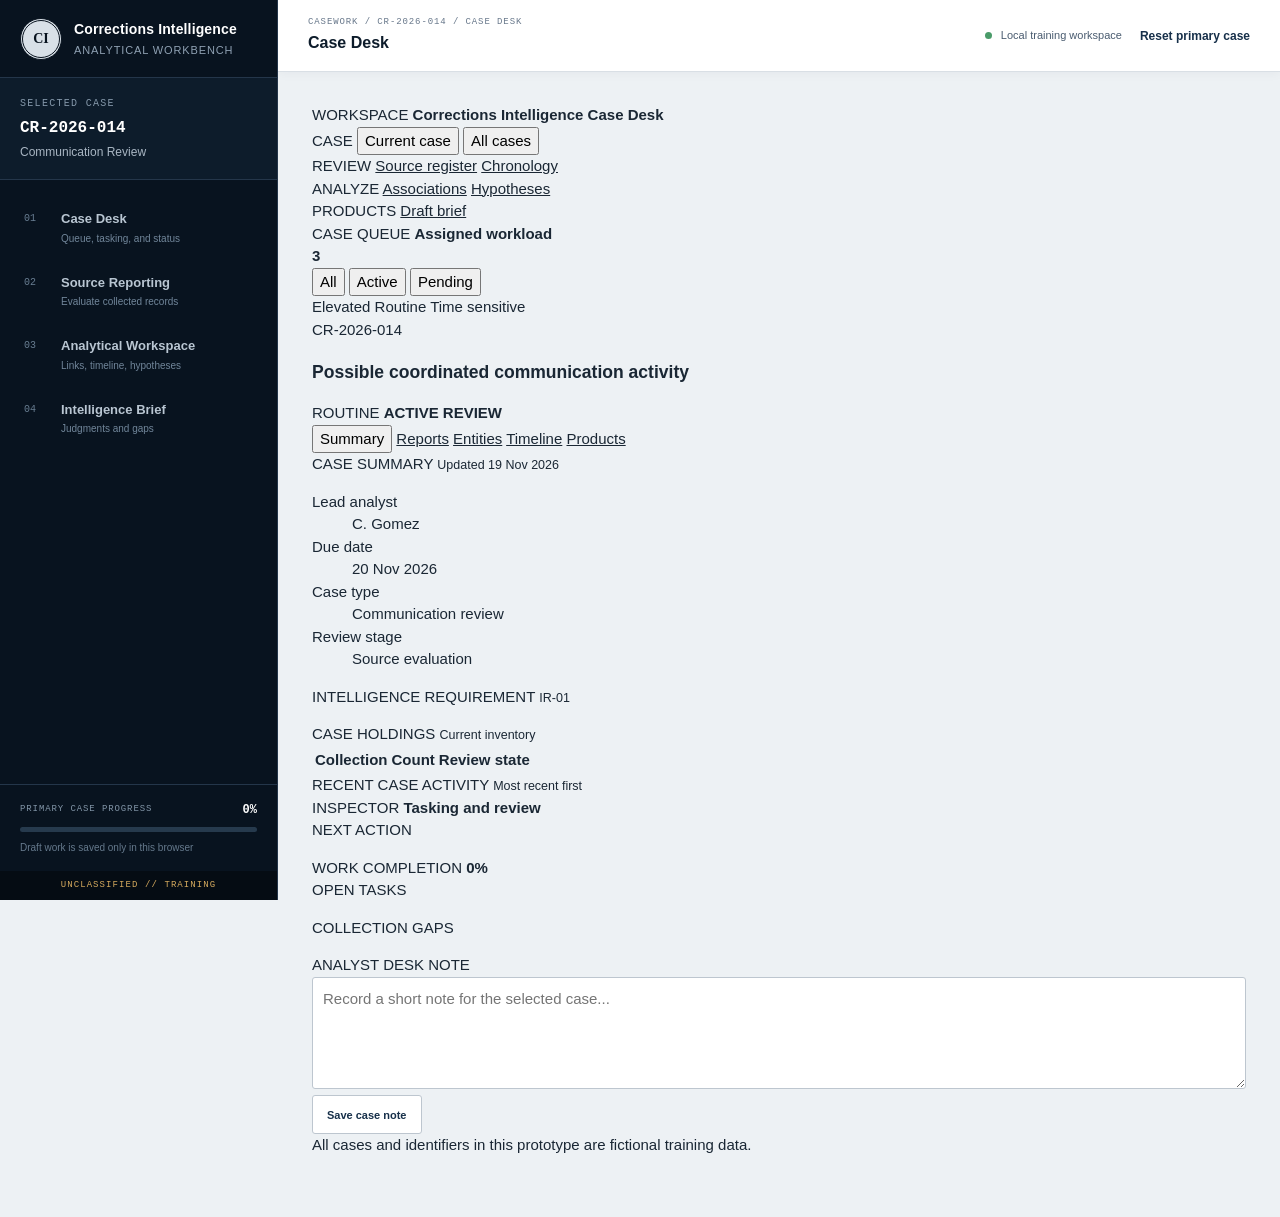
==== commit 7da71809: "Update title and navigation for case desk" ====
--- a/index.html
+++ b/index.html
@@ -4,8 +4,9 @@
   <meta charset="utf-8">
   <meta name="viewport" content="width=device-width, initial-scale=1">
   <meta name="description" content="Fictional corrections intelligence analysis training workbench.">
-  <title>Case Overview | Corrections Intelligence Workbench</title>
+  <title>Case Desk | Corrections Intelligence Workbench</title>
   <link rel="stylesheet" href="style.css">
+  <link rel="stylesheet" href="case-desk.css">
 </head>
 <body data-page="overview">
   <aside class="sidebar" id="sidebar">
@@ -18,24 +19,27 @@
     </div>
 
     <div class="case-selector">
-      <span>ACTIVE CASE</span>
-      <strong>CR-2026-014</strong>
-      <small>Communication Review</small>
+      <span>SELECTED CASE</span>
+      <strong id="sidebarCaseId">CR-2026-014</strong>
+      <small id="sidebarCaseName">Communication Review</small>
     </div>
 
     <nav class="primary-nav" aria-label="Case workspace">
       <a class="nav-link" data-nav="overview" href="index.html">
         <span>01</span>
-        <div>Case Overview<small>Tasking and status</small></div>
+        <div>Case Desk<small>Queue, tasking, and status</small></div>
       </a>
+
       <a class="nav-link" data-nav="reports" href="reports.html">
         <span>02</span>
         <div>Source Reporting<small>Evaluate collected records</small></div>
       </a>
+
       <a class="nav-link" data-nav="analysis" href="analysis.html">
         <span>03</span>
         <div>Analytical Workspace<small>Links, timeline, hypotheses</small></div>
       </a>
+
       <a class="nav-link" data-nav="brief" href="brief.html">
         <span>04</span>
         <div>Intelligence Brief<small>Judgments and gaps</small></div>
@@ -44,13 +48,15 @@
 
     <div class="sidebar-status">
       <div>
-        <span>CASE PROGRESS</span>
+        <span>PRIMARY CASE PROGRESS</span>
         <strong id="sidebarProgress">0%</strong>
       </div>
+
       <div class="progress-track">
         <span id="sidebarProgressBar"></span>
       </div>
-      <small>Saved only in this browser</small>
+
+      <small>Draft work is saved only in this browser</small>
     </div>
 
     <div class="classification">UNCLASSIFIED // TRAINING</div>
@@ -58,182 +64,239 @@
 
   <div class="app-shell">
     <header class="utility-bar">
-      <button class="menu-button" id="menuButton" type="button">Menu</button>
+      <button class="menu-button" id="menuButton" type="button" aria-label="Open navigation">
+        Menu
+      </button>
+
       <div>
-        <span class="breadcrumb">CASEWORK / CR-2026-014 / OVERVIEW</span>
-        <strong>Case Overview</strong>
-      </div>
+        <span class="breadcrumb" id="caseBreadcrumb">
+          CASEWORK / CR-2026-014 / CASE DESK
+        </span>
+        <strong>Case Desk</strong>
+      </div>
+
       <div class="utility-actions">
-        <span class="system-status"><i></i> Local workspace</span>
-        <button class="text-button" id="resetWorkspace" type="button">Reset case</button>
+        <span class="system-status">
+          <i></i>
+          Local training workspace
+        </span>
+
+        <button class="text-button" id="resetWorkspace" type="button">
+          Reset primary case
+        </button>
       </div>
     </header>
 
-    <main class="workspace">
-      <section class="case-heading">
-        <div>
-          <span class="kicker">CASE CR-2026-014</span>
-          <h1>Possible coordinated communication activity</h1>
-          <p>Determine whether the available fictional reporting supports a coordinated activity assessment and identify the remaining intelligence gaps.</p>
-        </div>
-
-        <div class="case-flags">
-          <span class="flag flag-priority">PRIORITY: ROUTINE</span>
-          <span class="flag">STATUS: ACTIVE REVIEW</span>
-          <span class="flag">DUE: 20 NOV 2026</span>
+    <main class="workspace desk-workspace">
+      <section class="command-ribbon" aria-label="Case commands">
+        <div class="ribbon-group ribbon-identity">
+          <span>WORKSPACE</span>
+          <strong>Corrections Intelligence Case Desk</strong>
+        </div>
+
+        <div class="ribbon-group">
+          <span>CASE</span>
+          <button type="button" id="focusCurrentCase">Current case</button>
+          <button type="button" id="showAllCases">All cases</button>
+        </div>
+
+        <div class="ribbon-group">
+          <span>REVIEW</span>
+          <a href="reports.html">Source register</a>
+          <a href="analysis.html#timeline-section">Chronology</a>
+        </div>
+
+        <div class="ribbon-group">
+          <span>ANALYZE</span>
+          <a href="analysis.html#network-section">Associations</a>
+          <a href="analysis.html#hypothesis-section">Hypotheses</a>
+        </div>
+
+        <div class="ribbon-group">
+          <span>PRODUCTS</span>
+          <a href="brief.html">Draft brief</a>
         </div>
       </section>
 
-      <section class="metric-strip">
-        <div>
-          <span>Source reports</span>
-          <strong>08</strong>
-          <small>Five require review</small>
-        </div>
-        <div>
-          <span>Indexed entities</span>
-          <strong>04</strong>
-          <small>Two person identifiers</small>
-        </div>
-        <div>
-          <span>Analytic findings</span>
-          <strong id="overviewFindingCount">00</strong>
-          <small>Saved by analyst</small>
-        </div>
-        <div>
-          <span>Review completion</span>
-          <strong id="overviewProgress">0%</strong>
-          <small>Reports marked reviewed</small>
-        </div>
-      </section>
-
-      <div class="workspace-grid overview-grid">
-        <section class="panel">
-          <header class="panel-header">
+      <section class="case-desk" aria-label="Case management workspace">
+        <aside class="case-queue-panel">
+          <header class="desk-panel-header">
             <div>
-              <span class="section-code">IR-01</span>
-              <h2>Intelligence requirement</h2>
-            </div>
-            <span class="status-chip amber">OPEN</span>
+              <span>CASE QUEUE</span>
+              <strong>Assigned workload</strong>
+            </div>
+
+            <b id="queueCount">3</b>
           </header>
 
-          <div class="panel-body">
-            <p class="lead-question">Does the available reporting indicate coordinated communication between the two person identifiers, or are the observed connections better explained by routine proximity and shared institutional activity?</p>
-
-            <div class="subsection">
-              <h3>Key intelligence questions</h3>
-              <ol class="question-list">
-                <li><span>KIQ-1</span>Which reported connections are independently corroborated?</li>
-                <li><span>KIQ-2</span>What is the significance of group reference G-01?</li>
-                <li><span>KIQ-3</span>Can device reference D-01 be reliably attributed?</li>
-              </ol>
-            </div>
+          <div class="queue-filters" role="group" aria-label="Filter case queue">
+            <button class="active" type="button" data-case-filter="ALL">All</button>
+            <button type="button" data-case-filter="ACTIVE">Active</button>
+            <button type="button" data-case-filter="PENDING">Pending</button>
+          </div>
+
+          <div class="case-queue-list" id="caseQueue"></div>
+
+          <div class="queue-legend">
+            <span><i class="priority-dot elevated"></i>Elevated</span>
+            <span><i class="priority-dot routine"></i>Routine</span>
+            <span><i class="priority-dot time"></i>Time sensitive</span>
+          </div>
+        </aside>
+
+        <section class="case-workbench">
+          <header class="workbench-header">
+            <div>
+              <span id="selectedCaseId">CR-2026-014</span>
+              <h1 id="selectedCaseTitle">
+                Possible coordinated communication activity
+              </h1>
+            </div>
+
+            <div class="workbench-status">
+              <span id="selectedCasePriority">ROUTINE</span>
+              <strong id="selectedCaseStatus">ACTIVE REVIEW</strong>
+            </div>
+          </header>
+
+          <nav class="record-tabs" aria-label="Selected case sections">
+            <button class="active" type="button">Summary</button>
+            <a id="caseReportsLink" href="reports.html">Reports</a>
+            <a id="caseEntitiesLink" href="analysis.html#entity-section">Entities</a>
+            <a id="caseTimelineLink" href="analysis.html#timeline-section">Timeline</a>
+            <a id="caseProductLink" href="brief.html">Products</a>
+          </nav>
+
+          <div class="record-sheet">
+            <section class="record-block case-summary-block">
+              <div class="record-block-title">
+                <span>CASE SUMMARY</span>
+                <small id="selectedCaseUpdated">Updated 19 Nov 2026</small>
+              </div>
+
+              <dl class="case-fields">
+                <div>
+                  <dt>Lead analyst</dt>
+                  <dd id="selectedCaseAnalyst">C. Gomez</dd>
+                </div>
+
+                <div>
+                  <dt>Due date</dt>
+                  <dd id="selectedCaseDue">20 Nov 2026</dd>
+                </div>
+
+                <div>
+                  <dt>Case type</dt>
+                  <dd id="selectedCaseType">Communication review</dd>
+                </div>
+
+                <div>
+                  <dt>Review stage</dt>
+                  <dd id="selectedCaseStage">Source evaluation</dd>
+                </div>
+              </dl>
+
+              <p id="selectedCaseSummary" class="case-summary-text"></p>
+            </section>
+
+            <section class="record-block">
+              <div class="record-block-title">
+                <span>INTELLIGENCE REQUIREMENT</span>
+                <small>IR-01</small>
+              </div>
+
+              <p class="requirement-text" id="selectedCaseRequirement"></p>
+              <ol class="kiq-list" id="selectedCaseQuestions"></ol>
+            </section>
+
+            <section class="record-block">
+              <div class="record-block-title">
+                <span>CASE HOLDINGS</span>
+                <small>Current inventory</small>
+              </div>
+
+              <table class="holdings-table">
+                <thead>
+                  <tr>
+                    <th>Collection</th>
+                    <th>Count</th>
+                    <th>Review state</th>
+                  </tr>
+                </thead>
+                <tbody id="selectedCaseHoldings"></tbody>
+              </table>
+            </section>
+
+            <section class="record-block">
+              <div class="record-block-title">
+                <span>RECENT CASE ACTIVITY</span>
+                <small>Most recent first</small>
+              </div>
+
+              <div class="activity-register" id="selectedCaseActivity"></div>
+            </section>
           </div>
         </section>
 
-        <section class="panel">
-          <header class="panel-header">
+        <aside class="case-inspector">
+          <header class="desk-panel-header">
             <div>
-              <span class="section-code">STATUS</span>
-              <h2>Analyst checklist</h2>
+              <span>INSPECTOR</span>
+              <strong>Tasking and review</strong>
             </div>
           </header>
 
-          <div class="panel-body compact-body">
-            <ul class="checklist" id="overviewChecklist">
-              <li data-check="review">
-                <i></i>
-                <div>
-                  <strong>Review source reporting</strong>
-                  <small>Evaluate relevance and limitations</small>
-                </div>
-                <span id="reviewStatus">0/8</span>
-              </li>
-              <li data-check="finding">
-                <i></i>
-                <div>
-                  <strong>Record analytical findings</strong>
-                  <small>Connect claims to source reports</small>
-                </div>
-                <span id="findingStatus">0</span>
-              </li>
-              <li data-check="brief">
-                <i></i>
-                <div>
-                  <strong>Draft intelligence brief</strong>
-                  <small>State judgments and confidence</small>
-                </div>
-                <span id="briefStatus">Not started</span>
-              </li>
-            </ul>
+          <section class="inspector-section">
+            <span class="inspector-label">NEXT ACTION</span>
+            <strong id="selectedCaseNextAction"></strong>
+            <p id="selectedCaseNextDetail"></p>
+          </section>
+
+          <section class="inspector-section">
+            <div class="inspector-heading">
+              <span>WORK COMPLETION</span>
+              <b id="selectedCaseProgressText">0%</b>
+            </div>
+
+            <div class="inspector-progress">
+              <span id="selectedCaseProgressBar"></span>
+            </div>
+          </section>
+
+          <section class="inspector-section">
+            <span class="inspector-label">OPEN TASKS</span>
+            <ul class="task-register" id="selectedCaseTasks"></ul>
+          </section>
+
+          <section class="inspector-section">
+            <span class="inspector-label">COLLECTION GAPS</span>
+            <ul class="gap-register" id="selectedCaseGaps"></ul>
+          </section>
+
+          <section class="inspector-section analyst-note-section">
+            <label for="caseDeskNote">ANALYST DESK NOTE</label>
+
+            <textarea
+              id="caseDeskNote"
+              rows="4"
+              placeholder="Record a short note for the selected case..."
+            ></textarea>
+
+            <button class="secondary-button" id="saveCaseDeskNote" type="button">
+              Save case note
+            </button>
+          </section>
+
+          <div class="training-caveat">
+            All cases and identifiers in this prototype are fictional training data.
           </div>
-        </section>
-
-        <section class="panel wide-panel">
-          <header class="panel-header">
-            <div>
-              <span class="section-code">CASE NOTE</span>
-              <h2>Current assessment posture</h2>
-            </div>
-            <span class="status-chip slate">PRELIMINARY</span>
-          </header>
-
-          <div class="panel-body assessment-layout">
-            <div>
-              <h3>What is presently known</h3>
-              <p>Multiple records place P-01 and P-02 in overlapping institutional settings. Separate reporting connects both identifiers to either D-01 or G-01. These records establish points of contact and common references, but they do not establish intent, direction, or confirmed group affiliation.</p>
-            </div>
-
-            <div>
-              <h3>What remains unresolved</h3>
-              <p>The meaning of G-01 is unverified. Attribution of D-01 remains uncertain. Routine program attendance and housing-unit proximity provide plausible alternative explanations for some observed overlap.</p>
-            </div>
-
-            <div class="analytic-standard">
-              <span>ANALYTIC STANDARD</span>
-              <strong>Separate observation from inference.</strong>
-              <p>Use confidence language, record alternative explanations, and identify information gaps before making a final judgment.</p>
-            </div>
-          </div>
-        </section>
-
-        <section class="panel wide-panel">
-          <header class="panel-header">
-            <div>
-              <span class="section-code">WORKFLOW</span>
-              <h2>Recommended sequence</h2>
-            </div>
-          </header>
-
-          <div class="workflow-steps">
-            <a href="reports.html">
-              <span>01</span>
-              <div>
-                <strong>Evaluate reporting</strong>
-                <small>Open every report and note its value and limitations.</small>
-              </div>
-            </a>
-            <a href="analysis.html">
-              <span>02</span>
-              <div>
-                <strong>Test relationships</strong>
-                <small>Compare the network, event chronology, and alternatives.</small>
-              </div>
-            </a>
-            <a href="brief.html">
-              <span>03</span>
-              <div>
-                <strong>Write the assessment</strong>
-                <small>State the bottom line, confidence, gaps, and next steps.</small>
-              </div>
-            </a>
-          </div>
-        </section>
-      </div>
+        </aside>
+      </section>
     </main>
   </div>
 
-  <div class="toast" id="toast"></div>
-  <script src="script.js"></script>
+  <div class="toast" id="toast" role="status" aria-live="polite"></div>
+
+  <script src="case-desk.js"></script>
 </body>
 </html>
--- a/style.css
+++ b/style.css
@@ -1,1224 +1,2046 @@
-
 :root {
-  --navy: #10263d;
-  --navy2: #17334e;
-  --blue: #0065a8;
-  --sky: #e3f0f7;
-  --gray: #ebedef;
-  --line: #c8d1d9;
-  --ink: #192e43;
-  --muted: #647687;
-  --gold: #f8c746;
-  --red: #930e0c;
-  --paper: #fff;
-}
-
-* { box-sizing: border-box; }
+  --navy-950: #08131f;
+  --navy-900: #0d1c2b;
+  --navy-850: #122438;
+  --navy-800: #17304a;
+  --slate-700: #34465a;
+  --slate-600: #4a5c70;
+  --slate-500: #67778a;
+  --slate-400: #8d99a8;
+  --slate-300: #bdc6cf;
+  --slate-200: #d9dfe5;
+  --slate-150: #e7ebef;
+  --slate-100: #f1f4f6;
+  --paper: #ffffff;
+  --canvas: #edf1f4;
+  --amber-700: #8d5700;
+  --amber-600: #aa6b00;
+  --amber-500: #ca8513;
+  --amber-100: #fff4da;
+  --green-700: #236342;
+  --green-100: #e8f4ed;
+  --red-700: #943b3b;
+  --red-100: #f9eaea;
+  --blue-100: #eaf1f8;
+  --shadow: 0 8px 24px rgba(15, 31, 48, 0.08);
+  --sidebar-width: 278px;
+  --radius: 5px;
+  --font-ui: Inter, "Segoe UI", Arial, sans-serif;
+  --font-mono: "SFMono-Regular", Consolas, "Liberation Mono", monospace;
+}
+
+* {
+  box-sizing: border-box;
+}
 
 html {
-  font-family: Arial, "Segoe UI", sans-serif;
-  color: var(--ink);
-  background: #e9eaec;
-}
-
-body { margin: 0; }
-button, input, textarea, select { font: inherit; }
-button { cursor: pointer; }
-
-button:focus-visible,
-input:focus-visible,
-select:focus-visible,
-textarea:focus-visible {
-  outline: 3px solid #2f9bde;
-  outline-offset: 2px;
-}
-
-button:disabled { opacity: .5; cursor: not-allowed; }
-[hidden] { display: none !important; }
-
-.sr-only {
-  position: absolute;
-  width: 1px;
-  height: 1px;
+  scroll-behavior: smooth;
+}
+
+body {
+  margin: 0;
+  color: #1a2734;
+  background: var(--canvas);
+  font-family: var(--font-ui);
+  font-size: 15px;
+  line-height: 1.5;
+}
+
+button,
+input,
+select,
+textarea {
+  font: inherit;
+}
+
+button,
+a {
+  -webkit-tap-highlight-color: transparent;
+}
+
+a {
+  color: inherit;
+}
+
+button {
+  cursor: pointer;
+}
+
+/* LEFT SIDEBAR */
+
+.sidebar {
+  position: fixed;
+  inset: 0 auto 0 0;
+  z-index: 50;
+  display: flex;
+  width: var(--sidebar-width);
+  flex-direction: column;
+  color: #dbe4ed;
+  background: var(--navy-950);
+  border-right: 1px solid #24364a;
+}
+
+.agency-mark {
+  display: flex;
+  min-height: 78px;
+  align-items: center;
+  gap: 12px;
+  padding: 15px 20px;
+  border-bottom: 1px solid #24364a;
+}
+
+.agency-mark .seal {
+  display: grid;
+  width: 42px;
+  height: 42px;
+  place-items: center;
+  color: var(--navy-950);
+  background: #d8e0e7;
+  border: 3px double var(--navy-950);
+  border-radius: 50%;
+  font-family: Georgia, serif;
+  font-size: 14px;
+  font-weight: 800;
+}
+
+.agency-mark strong,
+.agency-mark small {
+  display: block;
+}
+
+.agency-mark strong {
+  color: #ffffff;
+  font-size: 14px;
+  letter-spacing: 0.01em;
+}
+
+.agency-mark small {
+  margin-top: 2px;
+  color: #8fa1b3;
+  font-size: 11px;
+  text-transform: uppercase;
+  letter-spacing: 0.08em;
+}
+
+.case-selector {
+  padding: 18px 20px;
+  background: var(--navy-900);
+  border-bottom: 1px solid #24364a;
+}
+
+.case-selector span,
+.case-selector strong,
+.case-selector small {
+  display: block;
+}
+
+.case-selector span {
+  color: #8598aa;
+  font-family: var(--font-mono);
+  font-size: 10px;
+  letter-spacing: 0.13em;
+}
+
+.case-selector strong {
+  margin-top: 5px;
+  color: #ffffff;
+  font-family: var(--font-mono);
+  font-size: 16px;
+}
+
+.case-selector small {
+  margin-top: 3px;
+  color: #a9b6c3;
+  font-size: 12px;
+}
+
+.primary-nav {
+  padding: 14px 10px;
+}
+
+.nav-link {
+  display: grid;
+  grid-template-columns: 30px 1fr;
+  align-items: start;
+  gap: 7px;
+  margin: 3px 0;
+  padding: 12px 11px;
+  color: #b9c6d2;
+  border-left: 3px solid transparent;
+  border-radius: 3px;
+  text-decoration: none;
+}
+
+.nav-link > span {
+  padding-top: 2px;
+  color: #687d91;
+  font-family: var(--font-mono);
+  font-size: 10px;
+}
+
+.nav-link strong,
+.nav-link small {
+  display: block;
+}
+
+.nav-link div {
+  font-size: 13px;
+  font-weight: 650;
+}
+
+.nav-link small {
+  margin-top: 2px;
+  color: #71869a;
+  font-size: 10px;
+  font-weight: 400;
+}
+
+.nav-link:hover {
+  color: #ffffff;
+  background: #13283c;
+}
+
+.nav-link.active {
+  color: #ffffff;
+  background: var(--navy-800);
+  border-left-color: var(--amber-500);
+}
+
+.nav-link.active > span {
+  color: #eab14f;
+}
+
+.nav-link.active small {
+  color: #afbdca;
+}
+
+.sidebar-status {
+  margin-top: auto;
+  padding: 16px 20px;
+  border-top: 1px solid #24364a;
+}
+
+.sidebar-status > div:first-child {
+  display: flex;
+  justify-content: space-between;
+  align-items: center;
+}
+
+.sidebar-status span {
+  color: #8295a7;
+  font-family: var(--font-mono);
+  font-size: 9px;
+  letter-spacing: 0.1em;
+}
+
+.sidebar-status strong {
+  color: #ffffff;
+  font-family: var(--font-mono);
+  font-size: 12px;
+}
+
+.sidebar-status small {
+  display: block;
+  margin-top: 8px;
+  color: #65798c;
+  font-size: 10px;
+}
+
+.progress-track {
+  height: 5px;
+  margin-top: 8px;
   overflow: hidden;
-  clip: rect(0,0,0,0);
-}
-
-/* SITE HEADER */
-
-.site-header {
-  background: #fff;
-  border-bottom: 1px solid #c9d6dd;
-}
-
-.site-header-inner {
-  max-width: 1420px;
-  margin: auto;
-  min-height: 76px;
-  padding: 14px 35px;
-  display: flex;
+  background: #263a4d;
+  border-radius: 4px;
+}
+
+.progress-track span {
+  display: block;
+  width: 0;
+  height: 100%;
+  background: var(--amber-500);
+  transition: width 0.3s ease;
+}
+
+.classification {
+  padding: 8px 10px;
+  color: #d5aa5e;
+  background: #050c13;
+  font-family: var(--font-mono);
+  font-size: 9px;
+  text-align: center;
+  letter-spacing: 0.12em;
+}
+
+/* MAIN APPLICATION */
+
+.app-shell {
+  min-height: 100vh;
+  margin-left: var(--sidebar-width);
+}
+
+.utility-bar {
+  position: sticky;
+  top: 0;
+  z-index: 30;
+  display: flex;
+  min-height: 72px;
   align-items: center;
   justify-content: space-between;
-  gap: 24px;
-}
-
-.identity, .application-identity {
+  gap: 20px;
+  padding: 11px 30px;
+  background: rgba(255, 255, 255, 0.97);
+  border-bottom: 1px solid var(--slate-200);
+  box-shadow: 0 2px 10px rgba(22, 37, 53, 0.04);
+}
+
+.utility-bar > div:first-of-type {
+  display: flex;
+  flex-direction: column;
+}
+
+.utility-bar .breadcrumb {
+  color: var(--slate-500);
+  font-family: var(--font-mono);
+  font-size: 9px;
+  letter-spacing: 0.1em;
+}
+
+.utility-bar strong {
+  margin-top: 2px;
+  color: var(--navy-900);
+  font-size: 16px;
+}
+
+.utility-actions {
   display: flex;
   align-items: center;
-  gap: 11px;
-}
-
-.identity-square {
-  background: var(--navy);
-  color: #fff;
-  font-size: 17px;
-  font-weight: 900;
-  width: 47px;
-  height: 47px;
-  display: grid;
-  place-items: center;
-}
-
-.identity strong {
+  gap: 18px;
+}
+
+.system-status {
+  color: var(--slate-600);
+  font-size: 11px;
+}
+
+.system-status i {
+  display: inline-block;
+  width: 7px;
+  height: 7px;
+  margin-right: 6px;
+  background: #4a9b69;
+  border-radius: 50%;
+}
+
+.text-button {
+  padding: 7px 0;
+  color: var(--navy-800);
+  background: none;
+  border: 0;
+  font-size: 12px;
+  font-weight: 700;
+  text-decoration: none;
+}
+
+.text-button:hover {
+  color: var(--amber-700);
+}
+
+.menu-button {
+  display: none;
+  padding: 8px 11px;
+  color: var(--navy-900);
+  background: var(--slate-100);
+  border: 1px solid var(--slate-300);
+  border-radius: 3px;
+}
+
+.workspace {
+  width: min(1500px, 100%);
+  margin: 0 auto;
+  padding: 32px 34px 60px;
+}
+
+/* PAGE HEADINGS */
+
+.case-heading {
+  display: flex;
+  align-items: flex-start;
+  justify-content: space-between;
+  gap: 28px;
+  margin-bottom: 24px;
+}
+
+.case-heading > div:first-child {
+  max-width: 860px;
+}
+
+.kicker,
+.section-code,
+.field-caption {
+  color: var(--amber-700);
+  font-family: var(--font-mono);
+  font-size: 10px;
+  font-weight: 700;
+  letter-spacing: 0.12em;
+}
+
+.case-heading h1 {
+  margin: 5px 0 8px;
+  color: var(--navy-900);
+  font-family: Georgia, "Times New Roman", serif;
+  font-size: clamp(28px, 3vw, 39px);
+  line-height: 1.13;
+  font-weight: 700;
+  letter-spacing: -0.02em;
+}
+
+.case-heading p {
+  max-width: 800px;
+  margin: 0;
+  color: var(--slate-600);
+  font-size: 14px;
+}
+
+.compact-heading h1 {
+  font-size: clamp(27px, 2.5vw, 35px);
+}
+
+.case-flags {
+  display: flex;
+  flex-wrap: wrap;
+  justify-content: flex-end;
+  gap: 7px;
+  padding-top: 4px;
+}
+
+.flag {
+  padding: 7px 9px;
+  color: var(--slate-600);
+  background: #f8fafb;
+  border: 1px solid var(--slate-300);
+  border-radius: 2px;
+  font-family: var(--font-mono);
+  font-size: 9px;
+  letter-spacing: 0.04em;
+  white-space: nowrap;
+}
+
+.flag-priority {
+  color: var(--amber-700);
+  background: var(--amber-100);
+  border-color: #e4bd70;
+}
+
+/* METRIC STRIP */
+
+.metric-strip {
+  display: grid;
+  grid-template-columns: repeat(4, 1fr);
+  margin-bottom: 20px;
+  background: var(--paper);
+  border: 1px solid var(--slate-200);
+  box-shadow: var(--shadow);
+}
+
+.metric-strip > div {
+  position: relative;
+  padding: 18px 20px;
+  border-right: 1px solid var(--slate-200);
+}
+
+.metric-strip > div:last-child {
+  border-right: 0;
+}
+
+.metric-strip span,
+.metric-strip strong,
+.metric-strip small {
   display: block;
-  font-size: 14px;
-  color: #153956;
-  letter-spacing: .45px;
-}
-
-.identity small {
-  display: block;
-  margin-top: 4px;
-  font-size: 11px;
-  color: #536a80;
-}
-
-.identity-right {
-  text-align: right;
-  font-size: 10px;
-  letter-spacing: 1px;
-  color: #788797;
-  line-height: 1.8;
-}
-
-.identity-right strong,
-.identity-right span { display: block; }
-
-/* TOP NAVIGATION */
-
-.site-nav { background: var(--navy); }
-
-.site-nav-inner {
-  max-width: 1420px;
-  margin: auto;
-  padding: 0 35px;
-  display: flex;
-  align-items: stretch;
-}
-
-.site-nav button {
-  border: 0;
-  border-right: 1px solid #294156;
-  background: transparent;
-  color: #e9eef2;
-  min-width: 130px;
-  padding: 14px 20px;
-  font-size: 10px;
-  letter-spacing: 1.1px;
-  font-weight: bold;
-}
-
-.site-nav button:first-child {
-  border-left: 1px solid #294156;
-}
-
-.site-nav button.active,
-.site-nav button:hover {
-  background: #0765a7;
-  color: white;
-}
-
-/* PAGE INTRODUCTION */
-
-.site-main {
-  max-width: 1420px;
-  margin: 0 auto;
-  padding: 0 35px;
-}
-
-.introduction {
-  background: #fff;
-  padding: 25px 27px 22px;
-  border-left: 4px solid var(--gold);
-  margin-top: 22px;
-}
-
-.eyebrow, .mini-label, .block-label {
-  font-size: 10px;
-  font-weight: 800;
-  letter-spacing: 1.35px;
-  color: #1470a6;
-}
-
-.introduction h1 {
-  font-size: 24px;
-  letter-spacing: -.4px;
-  margin: 7px 0 3px;
-}
-
-.introduction p {
-  font-size: 12px;
-  color: #667585;
-  margin: 0;
-}
-
-.purpose-line { padding: 14px 0 18px; }
-
-.purpose-line span {
-  display: block;
-  font-size: 10px;
-  color: #1674b3;
-  font-weight: 800;
-  letter-spacing: 1px;
-}
-
-.purpose-line p {
-  font-size: 12px;
-  color: #3b5264;
-  margin: 6px 0 0;
-}
-
-/* APPLICATION HEADER */
-
-.application {
-  border: 1px solid #b6c1c9;
-  box-shadow: 0 3px 10px #25394b1a;
-  background: #fff;
-  min-height: 610px;
-}
-
-.security-banner {
-  height: 24px;
-  background: #900f0d;
-  color: #fff;
-  display: grid;
-  place-items: center;
-  letter-spacing: 1.2px;
-  font-weight: 800;
-  font-size: 9px;
-}
-
-.application-header {
-  background: #061c31;
-  min-height: 60px;
-  padding: 9px 19px;
-  display: flex;
-  align-items: center;
-  justify-content: space-between;
-  gap: 18px;
-  color: white;
-}
-
-.application-mark {
-  background: var(--gold);
-  color: #17334d;
-  width: 31px;
-  height: 31px;
-  display: grid;
-  place-items: center;
-  font-weight: 900;
-  font-size: 12px;
-}
-
-.application-identity strong {
-  display: block;
-  font-size: 13px;
-  letter-spacing: .4px;
-}
-
-.application-identity small {
-  display: block;
-  color: #c1ced9;
-  font-size: 10px;
-  margin-top: 4px;
-  letter-spacing: .4px;
-}
-
-.user-pill {
-  border: 1px solid #5a7690;
-  background: #17334e;
-  padding: 9px 18px;
-  color: #e7eef5;
-  letter-spacing: 1px;
-  font-weight: 800;
-  font-size: 9px;
-  white-space: nowrap;
-}
-
-/* LEFT CASE SIDEBAR */
-
-.application-body { display: flex; min-height: 520px; }
-
-.case-sidebar {
-  flex: 0 0 217px;
-  background: #e5f0f6;
-  border-right: 1px solid #b9cbd7;
-  display: flex;
-  flex-direction: column;
-}
-
-.case-summary { padding: 18px 17px 8px; }
-
-.case-summary h2 {
-  font-size: 19px;
-  letter-spacing: -.5px;
-  margin: 7px 0 6px;
-  color: #14344f;
-}
-
-.case-summary p {
-  font-size: 10px;
-  line-height: 1.5;
-  margin: 0;
-  color: #536b7e;
-  font-weight: 700;
-}
-
-.sidebar-separator {
-  display: block;
-  height: 1px;
-  background: #b8c9d3;
-  margin-top: 14px;
-}
-
-.case-menu {
-  display: grid;
-  gap: 2px;
-  padding: 0 10px;
-}
-
-.case-menu button {
-  display: flex;
-  align-items: center;
-  gap: 10px;
-  text-align: left;
-  border: 0;
-  background: transparent;
-  color: #354f64;
-  padding: 10px 9px;
+}
+
+.metric-strip span {
+  color: var(--slate-600);
   font-size: 11px;
   font-weight: 700;
-  border-radius: 0;
-}
-
-.case-menu button span {
-  font-size: 9px;
-  color: #1271ae;
-  font-weight: 800;
-  letter-spacing: .7px;
-}
-
-.case-menu button:hover,
-.case-menu button.selected {
-  background: #0869af;
-  color: #fff;
-}
-
-.case-menu button.selected span,
-.case-menu button:hover span { color: #fff; }
-
-.sidebar-note {
-  background: #fff;
-  border: 1px solid #b9ccd8;
-  margin: auto 14px 14px;
-  padding: 12px;
-}
-
-.sidebar-note strong {
-  font-size: 9px;
-  color: #ad403b;
-  letter-spacing: 1px;
-}
-
-.sidebar-note p {
+  text-transform: uppercase;
+  letter-spacing: 0.04em;
+}
+
+.metric-strip strong {
+  margin: 4px 0 1px;
+  color: var(--navy-900);
+  font-family: var(--font-mono);
+  font-size: 25px;
+}
+
+.metric-strip small {
+  color: var(--slate-500);
   font-size: 10px;
-  line-height: 1.5;
-  margin: 6px 0 0;
-  color: #4d5d69;
-}
-
-/* CASE CONTENT */
-
-.case-content {
-  flex: 1;
-  min-width: 0;
-  background: #edf0f2;
-  display: flex;
-  flex-direction: column;
-}
-
-.case-topline {
-  display: flex;
-  justify-content: space-between;
-  gap: 10px;
-  padding: 13px 18px 9px;
-  font-size: 10px;
-  font-weight: 800;
-  letter-spacing: .6px;
-  color: #126aa1;
-}
-
-.live-indicator { color: #8b969e; }
-
-.case-titlebar {
-  display: flex;
+}
+
+/* GENERAL PANELS */
+
+.workspace-grid {
+  display: grid;
+  gap: 20px;
+}
+
+.overview-grid {
+  grid-template-columns: minmax(0, 1.45fr) minmax(310px, 0.75fr);
+}
+
+.wide-panel {
+  grid-column: 1 / -1;
+}
+
+.panel {
+  background: var(--paper);
+  border: 1px solid var(--slate-200);
+  border-radius: var(--radius);
+  box-shadow: var(--shadow);
+}
+
+.panel-header {
+  display: flex;
+  min-height: 58px;
   align-items: center;
   justify-content: space-between;
   gap: 15px;
-  padding: 13px 18px;
-  background: #fff;
-  border-top: 1px solid #d4dce3;
-  border-bottom: 1px solid #c9d2d8;
-}
-
-.case-titlebar h2 {
-  font-size: 16px;
-  margin: 0 0 6px;
-}
-
-.case-titlebar p {
+  padding: 12px 18px;
+  border-bottom: 1px solid var(--slate-200);
+}
+
+.panel-header > div:first-child {
+  display: flex;
+  align-items: center;
+  gap: 12px;
+}
+
+.panel-header h2 {
+  margin: 0;
+  color: var(--navy-900);
+  font-size: 15px;
+}
+
+.panel-body {
+  padding: 20px;
+}
+
+.compact-body {
+  padding: 12px 18px 18px;
+}
+
+.status-chip {
+  display: inline-flex;
+  padding: 4px 7px;
+  color: var(--slate-700);
+  background: var(--slate-100);
+  border: 1px solid var(--slate-200);
+  border-radius: 2px;
+  font-family: var(--font-mono);
+  font-size: 9px;
+  font-weight: 700;
+  letter-spacing: 0.05em;
+}
+
+.status-chip.amber {
+  color: var(--amber-700);
+  background: var(--amber-100);
+  border-color: #ebce94;
+}
+
+.status-chip.slate {
+  color: var(--slate-600);
+}
+
+.lead-question {
+  margin: 0;
+  color: #223244;
+  font-family: Georgia, serif;
+  font-size: 20px;
+  line-height: 1.48;
+}
+
+.subsection {
+  margin-top: 24px;
+  padding-top: 18px;
+  border-top: 1px solid var(--slate-150);
+}
+
+.subsection h3,
+.assessment-layout h3,
+.network-interpretation h3 {
+  margin: 0 0 8px;
+  color: var(--navy-900);
+  font-size: 13px;
+}
+
+.question-list {
+  display: grid;
+  gap: 8px;
+  margin: 0;
+  padding: 0;
+  list-style: none;
+}
+
+.question-list li {
+  display: grid;
+  grid-template-columns: 55px 1fr;
+  align-items: start;
+  color: var(--slate-700);
+  font-size: 12px;
+}
+
+.question-list span {
+  color: var(--amber-700);
+  font-family: var(--font-mono);
   font-size: 10px;
-  line-height: 1.6;
-  color: #576a78;
+  font-weight: 700;
+}
+
+/* CHECKLIST */
+
+.checklist {
   margin: 0;
-}
-
-.case-state {
-  text-align: right;
-  flex: 0 0 auto;
-}
-
-.case-state small {
+  padding: 0;
+  list-style: none;
+}
+
+.checklist li {
+  display: grid;
+  grid-template-columns: 19px 1fr auto;
+  align-items: center;
+  gap: 10px;
+  padding: 13px 2px;
+  border-bottom: 1px solid var(--slate-150);
+}
+
+.checklist li:last-child {
+  border-bottom: 0;
+}
+
+.checklist i,
+.qc-list i {
+  width: 15px;
+  height: 15px;
+  background: #ffffff;
+  border: 1px solid var(--slate-300);
+  border-radius: 50%;
+}
+
+.checklist li.complete i,
+.qc-list li.complete i {
+  background: var(--green-700);
+  border-color: var(--green-700);
+  box-shadow: inset 0 0 0 3px #ffffff;
+}
+
+.checklist strong,
+.checklist small {
   display: block;
-  color: #88939d;
+}
+
+.checklist strong {
+  color: var(--navy-900);
+  font-size: 12px;
+}
+
+.checklist small {
+  margin-top: 2px;
+  color: var(--slate-500);
+  font-size: 10px;
+}
+
+.checklist > li > span {
+  color: var(--slate-600);
+  font-family: var(--font-mono);
+  font-size: 10px;
+}
+
+/* ASSESSMENT */
+
+.assessment-layout {
+  display: grid;
+  grid-template-columns: 1fr 1fr 0.82fr;
+  gap: 26px;
+}
+
+.assessment-layout p {
+  margin: 0;
+  color: var(--slate-600);
+  font-size: 12px;
+}
+
+.analytic-standard {
+  padding: 17px;
+  color: #dbe5ee;
+  background: var(--navy-900);
+  border-left: 3px solid var(--amber-500);
+}
+
+.analytic-standard span,
+.analytic-standard strong {
+  display: block;
+}
+
+.analytic-standard span {
+  color: #d5aa5e;
+  font-family: var(--font-mono);
   font-size: 9px;
-  margin-top: 9px;
-  letter-spacing: .3px;
-}
-
-.status-amber {
-  display: inline-block;
-  background: #f9d061;
-  color: #614a0e;
+  letter-spacing: 0.1em;
+}
+
+.analytic-standard strong {
+  margin: 7px 0 5px;
+  color: #ffffff;
+  font-size: 13px;
+}
+
+.analytic-standard p {
+  color: #aebdca;
+}
+
+/* WORKFLOW */
+
+.workflow-steps {
+  display: grid;
+  grid-template-columns: repeat(3, 1fr);
+}
+
+.workflow-steps a {
+  display: grid;
+  grid-template-columns: 38px 1fr;
+  gap: 8px;
+  padding: 20px;
+  border-right: 1px solid var(--slate-200);
+  text-decoration: none;
+}
+
+.workflow-steps a:last-child {
+  border-right: 0;
+}
+
+.workflow-steps a:hover {
+  background: var(--slate-100);
+}
+
+.workflow-steps > a > span {
+  color: var(--amber-600);
+  font-family: var(--font-mono);
+  font-weight: 800;
+}
+
+.workflow-steps strong,
+.workflow-steps small {
+  display: block;
+}
+
+.workflow-steps strong {
+  color: var(--navy-900);
+  font-size: 13px;
+}
+
+.workflow-steps small {
+  margin-top: 4px;
+  color: var(--slate-500);
+  font-size: 11px;
+}
+
+/* SOURCE REPORTING */
+
+.reporting-layout {
+  display: grid;
+  grid-template-columns: minmax(0, 1fr) 290px;
+  gap: 20px;
+  align-items: start;
+}
+
+.register-toolbar {
+  display: grid;
+  grid-template-columns: minmax(250px, 1fr) 160px 160px;
+  gap: 12px;
+  padding: 14px 16px;
+  background: #f9fafb;
+  border-bottom: 1px solid var(--slate-200);
+}
+
+.register-toolbar label,
+.form-grid label,
+.full-field,
+.finding-form > label,
+.brief-document label {
+  display: grid;
+  gap: 5px;
+  color: var(--slate-600);
+  font-size: 10px;
+  font-weight: 700;
+  text-transform: uppercase;
+  letter-spacing: 0.04em;
+}
+
+input,
+select,
+textarea {
+  width: 100%;
+  color: #1d2c3c;
+  background: #ffffff;
+  border: 1px solid var(--slate-300);
+  border-radius: 3px;
+  outline: 0;
+}
+
+input,
+select {
+  height: 39px;
+  padding: 0 10px;
+}
+
+textarea {
+  resize: vertical;
+  padding: 10px;
+  line-height: 1.5;
+}
+
+input:focus,
+select:focus,
+textarea:focus {
+  border-color: #54789b;
+  box-shadow: 0 0 0 3px rgba(54, 101, 145, 0.12);
+}
+
+.table-wrap {
+  overflow-x: auto;
+}
+
+.data-table {
+  width: 100%;
+  border-collapse: collapse;
+}
+
+.data-table th {
+  padding: 10px 12px;
+  color: var(--slate-500);
+  background: var(--slate-100);
+  border-bottom: 1px solid var(--slate-300);
+  font-family: var(--font-mono);
   font-size: 9px;
-  font-weight: 800;
-  letter-spacing: .6px;
-  padding: 6px 8px;
-}
-
-.view-area {
-  padding: 16px 17px;
-  flex: 1;
-  min-width: 0;
-}
-
-.view { display: none; }
-.view.active { display: block; }
-
-/* SOURCE REVIEW LAYOUT */
-
-.work-grid {
-  display: grid;
-  grid-template-columns: minmax(0,1.3fr) minmax(280px,.83fr);
-  gap: 14px;
-  align-items: stretch;
-}
-
-.white-panel {
-  background: #fff;
-  border: 1px solid #bbcbd5;
-  min-width: 0;
-}
-
-.panel-heading {
-  background: #e2eff5;
-  min-height: 42px;
-  padding: 12px 14px;
-  display: flex;
+  text-align: left;
+  text-transform: uppercase;
+  letter-spacing: 0.06em;
+  white-space: nowrap;
+}
+
+.data-table td {
+  padding: 13px 12px;
+  color: var(--slate-700);
+  border-bottom: 1px solid var(--slate-150);
+  font-size: 11px;
+  vertical-align: middle;
+}
+
+.data-table tbody tr:last-child td {
+  border-bottom: 0;
+}
+
+.report-table tbody tr {
+  cursor: pointer;
+}
+
+.report-table tbody tr:hover {
+  background: #f4f7f9;
+}
+
+.report-table td:first-child {
+  color: var(--navy-800);
+  font-family: var(--font-mono);
+  font-weight: 700;
+}
+
+.entity-pills {
+  display: flex;
+  flex-wrap: wrap;
+  gap: 4px;
+}
+
+.entity-pill {
+  padding: 3px 5px;
+  color: var(--navy-800);
+  background: var(--blue-100);
+  border: 1px solid #cbd9e6;
+  border-radius: 2px;
+  font-family: var(--font-mono);
+  font-size: 9px;
+}
+
+.relevance,
+.review-state {
+  display: inline-flex;
+  padding: 3px 6px;
+  border-radius: 2px;
+  font-family: var(--font-mono);
+  font-size: 9px;
+  font-weight: 700;
+}
+
+.relevance.high {
+  color: var(--red-700);
+  background: var(--red-100);
+}
+
+.relevance.medium {
+  color: var(--amber-700);
+  background: var(--amber-100);
+}
+
+.relevance.low {
+  color: var(--slate-600);
+  background: var(--slate-100);
+}
+
+.review-state.reviewed {
+  color: var(--green-700);
+  background: var(--green-100);
+}
+
+.review-state.open {
+  color: var(--slate-600);
+  background: var(--slate-100);
+}
+
+.register-footer {
+  display: flex;
+  justify-content: space-between;
+  gap: 15px;
+  padding: 10px 15px;
+  color: var(--slate-500);
+  background: #fafbfc;
+  border-top: 1px solid var(--slate-200);
+  font-size: 10px;
+}
+
+.evaluation-reference {
+  position: sticky;
+  top: 92px;
+}
+
+.reference-block {
+  padding: 15px 0;
+  border-bottom: 1px solid var(--slate-150);
+}
+
+.reference-block:last-child {
+  border-bottom: 0;
+}
+
+.reference-block strong {
+  color: var(--navy-900);
+  font-size: 12px;
+}
+
+.reference-block p {
+  margin: 5px 0 9px;
+  color: var(--slate-600);
+  font-size: 11px;
+}
+
+.rating-key {
+  display: grid;
+  grid-template-columns: 22px 1fr;
+  gap: 4px 6px;
+  color: var(--slate-600);
+  font-size: 10px;
+}
+
+.rating-key span {
+  display: grid;
+  width: 19px;
+  height: 19px;
+  place-items: center;
+  color: #ffffff;
+  background: var(--navy-800);
+  font-family: var(--font-mono);
+  font-size: 9px;
+}
+
+.caution-block {
+  margin-top: 12px;
+  padding: 13px;
+  background: var(--amber-100);
+  border: 1px solid #efd49e;
+}
+
+/* REPORT DRAWER */
+
+.drawer-backdrop {
+  position: fixed;
+  inset: 0;
+  z-index: 70;
+  visibility: hidden;
+  background: rgba(4, 12, 20, 0.48);
+  opacity: 0;
+  transition: 0.2s ease;
+}
+
+.drawer-backdrop.open {
+  visibility: visible;
+  opacity: 1;
+}
+
+.report-drawer {
+  position: fixed;
+  inset: 0 0 0 auto;
+  z-index: 80;
+  display: flex;
+  width: min(570px, 100%);
+  flex-direction: column;
+  background: #ffffff;
+  box-shadow: -12px 0 35px rgba(5, 18, 30, 0.2);
+  transform: translateX(102%);
+  transition: transform 0.25s ease;
+}
+
+.report-drawer.open {
+  transform: translateX(0);
+}
+
+.report-drawer > header {
+  display: flex;
+  min-height: 78px;
   align-items: center;
   justify-content: space-between;
-  gap: 9px;
-  border-bottom: 1px solid #bdced8;
-}
-
-.panel-heading h3,
-.section-title h3 {
+  padding: 14px 22px;
+  color: #ffffff;
+  background: var(--navy-900);
+  border-bottom: 3px solid var(--amber-500);
+}
+
+.report-drawer > header span {
+  color: #9fb0c1;
+  font-family: var(--font-mono);
+  font-size: 9px;
+  letter-spacing: 0.1em;
+}
+
+.report-drawer > header h2 {
+  margin: 3px 0 0;
+  font-family: var(--font-mono);
+  font-size: 19px;
+}
+
+.report-drawer > header button {
+  color: #dce5ed;
+  background: transparent;
+  border: 1px solid #526577;
+  border-radius: 3px;
+  padding: 7px 10px;
+}
+
+.drawer-scroll {
+  flex: 1;
+  overflow-y: auto;
+  padding: 22px;
+}
+
+.report-metadata {
+  display: grid;
+  grid-template-columns: repeat(2, 1fr);
+  margin-bottom: 12px;
+  border: 1px solid var(--slate-200);
+}
+
+.report-metadata div {
+  padding: 10px 12px;
+  border-right: 1px solid var(--slate-200);
+  border-bottom: 1px solid var(--slate-200);
+}
+
+.report-metadata div:nth-child(2n) {
+  border-right: 0;
+}
+
+.report-metadata div:nth-last-child(-n + 2) {
+  border-bottom: 0;
+}
+
+.report-metadata span,
+.report-metadata strong {
+  display: block;
+}
+
+.report-metadata span {
+  color: var(--slate-500);
+  font-family: var(--font-mono);
+  font-size: 8px;
+  letter-spacing: 0.07em;
+}
+
+.report-metadata strong {
+  margin-top: 3px;
+  color: var(--navy-900);
+  font-size: 11px;
+}
+
+.drawer-scroll section {
+  padding: 17px 0;
+  border-bottom: 1px solid var(--slate-150);
+}
+
+.drawer-scroll section > p {
+  margin: 7px 0 0;
+  color: var(--slate-700);
+  font-size: 13px;
+}
+
+.form-grid {
+  display: grid;
+  gap: 12px;
+  margin-top: 10px;
+}
+
+.two-column {
+  grid-template-columns: repeat(2, 1fr);
+}
+
+.full-field {
+  margin-top: 12px;
+}
+
+.report-drawer > footer {
+  display: flex;
+  justify-content: flex-end;
+  gap: 10px;
+  padding: 14px 20px;
+  background: #f7f9fa;
+  border-top: 1px solid var(--slate-200);
+}
+
+.primary-button,
+.secondary-button {
+  min-height: 39px;
+  padding: 8px 14px;
+  border-radius: 3px;
+  font-size: 11px;
+  font-weight: 750;
+}
+
+.primary-button {
+  color: #ffffff;
+  background: var(--navy-800);
+  border: 1px solid var(--navy-800);
+}
+
+.primary-button:hover {
+  background: #214463;
+}
+
+.secondary-button {
+  color: var(--navy-800);
+  background: #ffffff;
+  border: 1px solid var(--slate-300);
+}
+
+.secondary-button:hover {
+  background: var(--slate-100);
+}
+
+/* ANALYTICAL WORKSPACE */
+
+.section-jump {
+  display: flex;
+  flex-wrap: wrap;
+  margin-bottom: 18px;
+  background: #ffffff;
+  border: 1px solid var(--slate-200);
+}
+
+.section-jump a {
+  padding: 10px 15px;
+  color: var(--slate-600);
+  border-right: 1px solid var(--slate-200);
+  font-size: 11px;
+  font-weight: 700;
+  text-decoration: none;
+}
+
+.section-jump a:hover {
+  color: var(--navy-900);
+  background: var(--slate-100);
+}
+
+.analysis-section {
+  margin-bottom: 20px;
+  scroll-margin-top: 92px;
+}
+
+.entity-table td:first-child {
+  color: var(--navy-800);
+  font-family: var(--font-mono);
+  font-weight: 700;
+}
+
+.legend {
+  display: flex;
+  flex-wrap: wrap;
+  gap: 13px !important;
+  color: var(--slate-500);
+  font-size: 9px;
+}
+
+.legend span {
+  display: flex;
+  align-items: center;
+  gap: 5px;
+}
+
+.legend i {
+  display: inline-block;
+  width: 9px;
+  height: 9px;
+}
+
+.node-person {
+  background: var(--navy-800);
+  border-radius: 50%;
+}
+
+.node-object {
+  background: var(--amber-500);
+}
+
+.edge-line {
+  width: 15px !important;
+  height: 2px !important;
+  background: var(--slate-400);
+}
+
+.network-layout {
+  display: grid;
+  grid-template-columns: minmax(0, 1fr) 310px;
+  min-height: 410px;
+}
+
+.network-canvas {
+  display: grid;
+  place-items: center;
+  min-width: 0;
+  padding: 15px;
+  background-color: #f8fafb;
+  background-image:
+    linear-gradient(#e8edf1 1px, transparent 1px),
+    linear-gradient(90deg, #e8edf1 1px, transparent 1px);
+  background-size: 24px 24px;
+  border-right: 1px solid var(--slate-200);
+}
+
+.network-canvas svg {
+  width: 100%;
+  max-height: 430px;
+}
+
+.network-lines line {
+  stroke: #8292a3;
+  stroke-width: 2;
+}
+
+.edge-labels text {
+  fill: #596b7d;
+  font-family: var(--font-mono);
   font-size: 10px;
-  letter-spacing: .8px;
-  font-weight: 900;
+  text-anchor: middle;
+}
+
+.network-node text {
+  fill: #ffffff;
+  font-family: var(--font-mono);
+  font-size: 16px;
+  font-weight: 800;
+  text-anchor: middle;
+}
+
+.network-node .node-sub {
+  font-size: 8px;
+  font-weight: 500;
+  letter-spacing: 0.08em;
+}
+
+.person-node circle {
+  fill: var(--navy-800);
+  stroke: #ffffff;
+  stroke-width: 4;
+  filter: drop-shadow(0 4px 6px rgba(10, 24, 38, 0.2));
+}
+
+.ref-node rect {
+  fill: var(--amber-600);
+  stroke: #ffffff;
+  stroke-width: 3;
+  filter: drop-shadow(0 4px 6px rgba(10, 24, 38, 0.18));
+}
+
+.network-interpretation {
+  padding: 25px;
+}
+
+.network-interpretation h3 {
+  margin-top: 10px;
+  font-family: Georgia, serif;
+  font-size: 21px;
+  line-height: 1.3;
+}
+
+.network-interpretation p {
+  color: var(--slate-600);
+  font-size: 12px;
+}
+
+.analyst-warning {
+  margin-top: 22px;
+  padding: 14px;
+  background: var(--amber-100);
+  border-left: 3px solid var(--amber-500);
+}
+
+.analyst-warning strong,
+.analyst-warning span {
+  display: block;
+}
+
+.analyst-warning strong {
+  color: var(--amber-700);
+  font-size: 11px;
+}
+
+.analyst-warning span {
+  margin-top: 4px;
+  color: #725826;
+  font-size: 10px;
+}
+
+/* TIMELINE */
+
+.timeline {
+  padding: 18px 22px 22px;
+}
+
+.timeline-day {
+  display: grid;
+  grid-template-columns: 120px 1fr;
+}
+
+.timeline-date {
+  padding: 14px 20px 14px 0;
+  color: var(--navy-800);
+  font-family: var(--font-mono);
+  font-size: 11px;
+  font-weight: 700;
+  text-align: right;
+}
+
+.timeline-events {
+  position: relative;
+  padding: 5px 0 20px 25px;
+  border-left: 2px solid var(--slate-300);
+}
+
+.timeline-event {
+  position: relative;
+  margin: 8px 0;
+  padding: 12px 14px;
+  background: #f8fafb;
+  border: 1px solid var(--slate-200);
+}
+
+.timeline-event::before {
+  position: absolute;
+  top: 18px;
+  left: -32px;
+  width: 10px;
+  height: 10px;
+  content: "";
+  background: var(--amber-500);
+  border: 3px solid #ffffff;
+  border-radius: 50%;
+  box-shadow: 0 0 0 1px var(--slate-300);
+}
+
+.timeline-event strong {
+  color: var(--navy-900);
+  font-size: 11px;
+}
+
+.timeline-event span {
+  float: right;
+  color: var(--slate-500);
+  font-family: var(--font-mono);
+  font-size: 9px;
+}
+
+.timeline-event p {
+  margin: 4px 0 0;
+  color: var(--slate-600);
+  font-size: 11px;
+}
+
+/* COMPETING HYPOTHESES */
+
+.hypothesis-intro {
+  display: flex;
+  align-items: center;
+  justify-content: space-between;
+  gap: 20px;
+  padding: 13px 16px;
+  background: #f9fafb;
+  border-bottom: 1px solid var(--slate-200);
+}
+
+.hypothesis-intro p {
+  max-width: 780px;
   margin: 0;
-  color: #385f77;
-}
-
-.panel-counter {
+  color: var(--slate-600);
+  font-size: 11px;
+}
+
+.hypothesis-intro > div {
+  display: flex;
+  align-items: center;
+  gap: 6px;
+  color: var(--slate-500);
   font-size: 9px;
-  letter-spacing: .5px;
-  color: #117bb5;
-  font-weight: 900;
   white-space: nowrap;
 }
 
-.draft-label {
+.hypothesis-table th:not(:first-child),
+.hypothesis-table td:not(:first-child) {
+  text-align: center;
+}
+
+.hypothesis-table td:first-child {
+  width: 40%;
+}
+
+.fit {
+  display: inline-grid;
+  width: 23px;
+  height: 23px;
+  place-items: center;
+  border-radius: 50%;
+  font-family: var(--font-mono);
+  font-weight: 800;
+}
+
+.fit.supports {
+  color: var(--green-700);
+  background: var(--green-100);
+}
+
+.fit.neutral {
+  color: var(--slate-600);
+  background: var(--slate-100);
+}
+
+.fit.conflicts {
+  color: var(--red-700);
+  background: var(--red-100);
+}
+
+/* FINDINGS AND GAPS */
+
+.analysis-bottom-grid {
+  display: grid;
+  grid-template-columns: minmax(0, 1.3fr) minmax(290px, 0.7fr);
+  gap: 20px;
+  scroll-margin-top: 92px;
+}
+
+.finding-form {
+  display: grid;
+  gap: 13px;
+}
+
+.finding-form .primary-button {
+  justify-self: start;
+}
+
+.finding-list {
+  display: grid;
+  gap: 8px;
+  margin-top: 18px;
+}
+
+.finding-item {
+  display: grid;
+  grid-template-columns: 1fr auto;
+  gap: 12px;
+  padding: 13px;
+  background: #f8fafb;
+  border: 1px solid var(--slate-200);
+  border-left: 3px solid var(--navy-800);
+}
+
+.finding-item h3 {
+  margin: 0;
+  color: var(--navy-900);
+  font-size: 12px;
+}
+
+.finding-item p {
+  margin: 5px 0;
+  color: var(--slate-600);
+  font-size: 11px;
+}
+
+.finding-item small {
+  color: var(--slate-500);
+  font-family: var(--font-mono);
+  font-size: 9px;
+}
+
+.finding-item button {
+  align-self: start;
+  color: var(--red-700);
+  background: none;
+  border: 0;
   font-size: 10px;
-  color: #aa2927;
-  font-weight: 900;
-  letter-spacing: .6px;
-}
-
-.source-toolbar {
-  display: flex;
+}
+
+.empty-state {
+  padding: 18px;
+  color: var(--slate-500);
+  background: var(--slate-100);
+  border: 1px dashed var(--slate-300);
+  font-size: 11px;
+  text-align: center;
+}
+
+.gap-list {
+  margin: 0;
+  padding: 0;
+  list-style: none;
+}
+
+.gap-list li {
+  display: grid;
+  grid-template-columns: 30px 1fr;
   gap: 8px;
-  padding: 10px;
-  border-bottom: 1px solid #e0e6e9;
-}
-
-.source-toolbar label {
-  flex: 1;
-  min-width: 0;
-}
-
-.source-toolbar input,
-.source-toolbar select {
-  width: 100%;
-  border: 1px solid #bfccd6;
-  border-radius: 0;
-  padding: 8px 9px;
-  background: #fff;
+  padding: 13px 0;
+  border-bottom: 1px solid var(--slate-150);
+}
+
+.gap-list li:last-child {
+  border-bottom: 0;
+}
+
+.gap-list > li > span {
+  color: var(--amber-700);
+  font-family: var(--font-mono);
+  font-size: 10px;
+}
+
+.gap-list strong {
+  color: var(--navy-900);
   font-size: 11px;
-  color: #233e54;
-  min-width: 0;
-}
-
-.source-toolbar select { max-width: 155px; }
-
-.table-scroll {
-  width: 100%;
-  overflow-x: auto;
-}
-
-/* REPORT REGISTER */
-
-.register-table {
-  width: 100%;
-  border-collapse: collapse;
-  text-align: left;
-}
-
-.register-table thead {
-  background: #112a43;
-  color: #fff;
-}
-
-.register-table th {
+}
+
+.gap-list p {
+  margin: 3px 0 0;
+  color: var(--slate-600);
+  font-size: 10px;
+}
+
+/* INTELLIGENCE BRIEF */
+
+.brief-layout {
+  display: grid;
+  grid-template-columns: minmax(0, 1fr) 330px;
+  gap: 22px;
+  align-items: start;
+}
+
+.brief-document {
+  background: #ffffff;
+  border: 1px solid var(--slate-300);
+  box-shadow: var(--shadow);
+}
+
+.brief-masthead {
+  display: flex;
+  justify-content: space-between;
+  gap: 10px;
+  padding: 9px 18px;
+  color: #ffffff;
+  background: var(--navy-950);
+  border-bottom: 4px solid var(--amber-500);
+  font-family: var(--font-mono);
   font-size: 9px;
-  letter-spacing: .6px;
-  font-weight: 800;
-  padding: 13px 11px;
-  white-space: nowrap;
-}
-
-.register-table td {
-  padding: 13px 11px;
-  border-top: 1px solid #cad6de;
-  font-size: 11px;
-  color: #233e50;
-  vertical-align: middle;
-}
-
-.register-table tbody tr:nth-child(even) { background: #e7f2f8; }
-.register-table tbody tr:hover { background: #cae7f7; }
-.register-table tbody tr { cursor: pointer; }
-
-.register-table tbody tr:focus-visible {
-  outline: 3px solid #087ab2;
-  outline-offset: -3px;
-}
-
-.register-table .id-link {
-  font-weight: 800;
-  color: #15354e;
-}
-
-.relevance {
-  font-size: 10px;
-  font-weight: 900;
-  color: #0677b0;
-}
-
-.relevance.LOW { color: #7892a0; }
-.relevance.MEDIUM { color: #a96e19; }
-
-.status-txt {
-  font-size: 10px;
-  color: #4a5e6c;
-  font-weight: 800;
-}
-
-.status-txt.reviewed { color: #0b7b67; }
-
-.panel-bottom {
-  display: flex;
-  justify-content: space-between;
-  gap: 8px;
-  border-top: 1px solid #bdced8;
-  background: #f9fbfc;
-  font-size: 9px;
-  letter-spacing: .45px;
-  color: #70889a;
-  padding: 11px;
-}
-
-/* ASSOCIATION PREVIEW */
-
-.diagram-panel {
-  display: flex;
-  flex-direction: column;
-}
-
-.mini-graph {
-  padding: 14px 11px 8px;
-  display: grid;
-  place-items: center;
-  flex: 1;
-}
-
-.mini-graph svg {
-  display: block;
-  width: 100%;
+  letter-spacing: 0.05em;
+}
+
+.brief-title-block {
+  padding: 24px 28px 20px;
+  border-bottom: 1px solid var(--slate-300);
+}
+
+.brief-title-block input {
   height: auto;
-  max-height: 238px;
-}
-
-.mini-graph text {
-  font-size: 12px;
-  font-weight: 900;
-  fill: #183a53;
-  letter-spacing: .2px;
-}
-
-.mini-graph text.light { fill: #fff; }
-
-.analytic-check {
-  background: #e8eaeb;
-  border-top: 1px solid #d7dfe5;
-  padding: 12px 14px;
-}
-
-.analytic-check strong {
-  font-size: 10px;
-  color: #9e2e2d;
-  letter-spacing: .5px;
-}
-
-.analytic-check p {
-  font-size: 11px;
-  line-height: 1.45;
-  margin: 5px 0 0;
-}
-
-.panel-link {
-  background: #fff;
-  border: 0;
-  border-top: 1px solid #c5d2d9;
-  font-size: 10px;
-  letter-spacing: .5px;
-  color: #0871aa;
-  padding: 10px 14px;
-  text-align: right;
-  font-weight: 900;
-}
-
-.panel-link:hover { text-decoration: underline; }
-
-/* WORKFLOW FOOTER */
-
-.workflow {
-  border-top: 1px solid #ccd4db;
-  display: grid;
-  grid-template-columns: repeat(5,minmax(0,1fr));
-  background: #e2e4e6;
-  margin-top: auto;
-}
-
-.workflow button {
+  padding: 7px 0;
+  color: var(--navy-900);
   background: transparent;
   border: 0;
-  border-right: 1px solid #cdd4d8;
-  padding: 12px 6px;
-  color: #4e5e6c;
+  border-bottom: 1px solid var(--slate-300);
+  border-radius: 0;
+  font-family: Georgia, serif;
+  font-size: 24px;
+  font-weight: 700;
+}
+
+.brief-meta {
+  display: flex;
+  flex-wrap: wrap;
+  gap: 15px 25px;
+  margin-top: 13px;
+  color: var(--slate-500);
+  font-family: var(--font-mono);
   font-size: 9px;
-  font-weight: 900;
-  letter-spacing: .35px;
-  line-height: 1.5;
-}
-
-.workflow button strong {
-  display: block;
+}
+
+.brief-section {
+  display: grid;
+  grid-template-columns: 45px 1fr;
+  gap: 10px;
+  padding: 23px 28px;
+  border-bottom: 1px solid var(--slate-200);
+}
+
+.brief-number {
+  color: var(--amber-700);
+  font-family: var(--font-mono);
+  font-size: 11px;
+  font-weight: 800;
+}
+
+.brief-document textarea,
+.brief-document select {
+  margin-top: 3px;
+  color: #1e2b38;
+  background: #fbfcfd;
+  border-color: #c7d0d8;
   font-size: 12px;
-  color: #066fb0;
-}
-
-.workflow button:hover,
-.workflow button.active {
-  background: #0669aa;
-  color: #fff;
-}
-
-.workflow button:hover strong,
-.workflow button.active strong { color: #fff; }
-
-.site-footer {
-  display: flex;
-  justify-content: space-between;
-  gap: 15px;
-  padding: 18px 2px;
-  color: #627487;
+  font-weight: 400;
+  text-transform: none;
+  letter-spacing: 0;
+}
+
+.bluf-section {
+  background: #f7f9fb;
+  border-left: 4px solid var(--navy-800);
+}
+
+.writing-prompt {
+  margin: 7px 0 0;
+  color: var(--slate-500);
   font-size: 10px;
-  letter-spacing: .4px;
-}
-
-/* OTHER WORKSPACE PANELS */
-
-.padded { padding: 19px; }
-.padded .block-label { margin-bottom: 11px; }
-.padded h4 { font-size: 16px; margin: 0 0 10px; }
-
-.padded p {
-  font-size: 12px;
-  line-height: 1.65;
-  color: #4a6070;
-}
-
-.briefing-grid,
-.analysis-grid {
+  font-style: italic;
+}
+
+.brief-field-grid {
   display: grid;
   grid-template-columns: 1fr 1fr;
   gap: 15px;
 }
 
-.briefing-grid .padded { min-height: 300px; }
-
-.facts {
-  display: flex;
-  gap: 9px;
-  margin-top: 28px;
-}
-
-.facts > div {
-  flex: 1;
-  border: 1px solid #d0dce3;
-  background: #f5f9fb;
-  padding: 12px;
-}
-
-.facts span,
-.facts strong { display: block; }
-
-.facts span {
+.source-note h2 {
+  margin: 0 0 7px;
+  color: var(--navy-900);
+  font-size: 13px;
+}
+
+.source-note p {
+  margin: 0;
+  color: var(--slate-600);
+  font-size: 11px;
+}
+
+.brief-footer {
+  display: flex;
+  justify-content: space-between;
+  padding: 9px 20px;
+  color: #ffffff;
+  background: var(--navy-950);
+  font-family: var(--font-mono);
+  font-size: 8px;
+  letter-spacing: 0.06em;
+}
+
+.sticky-review {
+  position: sticky;
+  top: 92px;
+}
+
+.qc-list {
+  margin: 0;
+  padding: 0;
+  list-style: none;
+}
+
+.qc-list li {
+  display: grid;
+  grid-template-columns: 16px 1fr;
+  align-items: center;
+  gap: 8px;
+  padding: 9px 0;
+  color: var(--slate-600);
+  border-bottom: 1px solid var(--slate-150);
+  font-size: 10px;
+}
+
+.saved-findings-summary {
+  margin-top: 18px;
+  padding-top: 15px;
+  border-top: 1px solid var(--slate-200);
+}
+
+.saved-findings-summary p {
+  margin: 7px 0 0;
+  color: var(--slate-500);
+  font-size: 10px;
+}
+
+.mini-finding {
+  margin-top: 8px;
+  padding: 9px;
+  background: var(--slate-100);
+  border-left: 2px solid var(--navy-800);
+}
+
+.mini-finding strong {
+  display: block;
+  color: var(--navy-900);
+  font-size: 10px;
+}
+
+.mini-finding small {
+  color: var(--slate-500);
   font-size: 9px;
-  letter-spacing: .4px;
-  color: #64798d;
-}
-
-.facts strong { font-size: 23px; margin-top: 5px; }
-
-.instruction-list {
-  padding-left: 19px;
-  margin: 16px 0 20px;
-  font-size: 12px;
-  color: #435a6c;
-  line-height: 1.9;
-}
-
-/* BUTTONS */
-
-.primary-button,
-.outline-button {
-  border: 1px solid #005e9c;
-  padding: 10px 14px;
-  background: #0569a9;
-  color: #fff;
+}
+
+.full-button {
+  width: 100%;
+  margin-top: 16px;
+}
+
+.storage-note {
+  margin: 8px 0 0;
+  color: var(--slate-500);
+  font-size: 9px;
+  text-align: center;
+}
+
+/* TOAST MESSAGE */
+
+.toast {
+  position: fixed;
+  right: 24px;
+  bottom: 24px;
+  z-index: 120;
+  visibility: hidden;
+  max-width: 330px;
+  padding: 11px 15px;
+  color: #ffffff;
+  background: var(--navy-900);
+  border-left: 3px solid var(--amber-500);
+  border-radius: 3px;
+  box-shadow: 0 8px 25px rgba(0, 0, 0, 0.2);
   font-size: 11px;
-  font-weight: 800;
-  letter-spacing: .3px;
-}
-
-.primary-button:hover { background: #014d7a; }
-
-.outline-button {
-  background: #fff;
-  color: #075f97;
-}
-
-.outline-button:hover { background: #ecf6fa; }
-
-.case-file-row {
-  display: flex;
-  justify-content: space-between;
-  align-items: center;
-  gap: 15px;
-  border: 1px solid #cad6de;
-  padding: 18px;
-  margin: 18px 0;
-  background: #f2f8fb;
-}
-
-.case-file-row > div > strong {
-  font-size: 11px;
-  color: #0a75b6;
-}
-
-.case-file-row h4 { margin: 7px 0; }
-.case-file-row p { margin: 0; }
-
-.small-notice {
-  background: #f4f6f7;
-  border-left: 3px solid #b8c7d3;
-  padding: 12px;
-  margin: 14px 0;
-  color: #526574;
-  font-size: 11px;
-  line-height: 1.65;
-}
-
-/* ENTITY INDEX */
-
-.entity-table tr { cursor: default !important; }
-
-.entity-table button,
-.network-sources button,
-.event-list button,
-.finding-card button {
-  background: none;
-  border: 0;
-  color: #006dae;
-  font-size: 11px;
-  font-weight: 800;
-  padding: 4px 0;
-  text-align: left;
-}
-
-.entity-table button:hover,
-.network-sources button:hover,
-.event-list button:hover { text-decoration: underline; }
-
-/* INTERACTIVE NETWORK */
-
-.network {
-  margin-top: 20px;
-  min-height: 280px;
-  background: #f2f7f9;
-  border: 1px solid #cedde5;
-  display: grid;
-  place-items: center;
-}
-
-.network svg {
-  width: 100%;
-  height: auto;
-  max-width: 590px;
-}
-
-.network g { cursor: pointer; }
-
-.network g:hover rect {
-  stroke: #006fae;
-  stroke-width: 3;
-}
-
-.network-sources {
-  margin-top: 19px;
-  max-height: 310px;
-  overflow: auto;
-}
-
-.network-sources > div {
-  border-top: 1px solid #dce3e9;
-  padding: 12px 0;
-  font-size: 11px;
-  line-height: 1.6;
-}
-
-.network-sources strong { display: block; }
-.body-small { font-size: 12px; }
-
-/* EVENT TIMELINE */
-
-.event-list { padding: 12px 20px; }
-
-.event {
-  display: grid;
-  grid-template-columns: 110px 1fr;
-  gap: 15px;
-  border-bottom: 1px solid #dae3ea;
-  padding: 13px 3px;
-}
-
-.event:last-child { border-bottom: 0; }
-
-.event time {
-  font-size: 11px;
-  font-weight: 800;
-  color: #0b699c;
-}
-
-.event h4 { font-size: 12px; margin: 0 0 5px; }
-
-.event p {
-  font-size: 11px;
-  line-height: 1.5;
-  margin: 0 0 5px;
-  color: #56697b;
-}
-
-/* ANALYTIC FINDINGS AND FORMS */
-
-.field-label {
-  display: block;
-  font-size: 10px;
-  letter-spacing: .5px;
-  color: #3c6076;
-  font-weight: 900;
-  margin: 16px 0 7px;
-}
-
-form input,
-form textarea,
-form select,
-#briefText,
-#recordRelevance {
-  width: 100%;
-  background: #fff;
-  color: #263d51;
-  border: 1px solid #bdcbd5;
-  border-radius: 0;
-  padding: 10px;
-  font-size: 12px;
-}
-
-textarea { resize: vertical; line-height: 1.55; }
-
-.two-fields {
-  display: grid;
-  grid-template-columns: 1fr 1fr;
-  gap: 12px;
-}
-
-.form-message {
-  font-size: 11px;
-  color: #087353;
-  margin-top: 11px;
-  min-height: 15px;
-}
-
-.finding-list { display: grid; gap: 11px; }
-
-.finding-card {
-  border: 1px solid #c7d5de;
-  background: #f7fafb;
-  padding: 12px;
-}
-
-.finding-card strong {
-  display: block;
-  font-size: 12px;
-}
-
-.finding-card small {
-  display: block;
-  color: #667b8c;
-  font-size: 10px;
-  margin: 7px 0;
-}
-
-.finding-card p {
-  margin: 5px 0;
-  font-size: 11px;
-  white-space: pre-wrap;
-}
-
-.finding-card button { color: #9b3534; }
-.empty-copy { font-size: 12px; color: #708397; }
-
-.button-row {
-  display: flex;
-  gap: 9px;
-  flex-wrap: wrap;
-  margin-top: 12px;
-}
-
-.guide-list { font-size: 13px; max-width: 720px; }
-
-.section-title {
-  display: flex;
-  justify-content: space-between;
-  align-items: center;
-  padding: 13px 0;
-}
-
-.print-document { display: none; }
-
-/* SOURCE REPORT DRAWER */
-
-.record-overlay {
-  position: fixed;
-  inset: 0;
-  z-index: 100;
-  display: flex;
-  justify-content: flex-end;
-}
-
-.record-scrim {
-  position: absolute;
-  inset: 0;
-  background: #102337a8;
-}
-
-.record-drawer {
-  position: relative;
-  z-index: 1;
-  width: min(480px,100%);
-  height: 100%;
-  background: #fff;
-  overflow-y: auto;
-  padding: 25px 25px 42px;
-  box-shadow: -5px 0 28px #0003;
-}
-
-.drawer-heading {
-  display: flex;
-  justify-content: space-between;
-  border-bottom: 2px solid #173a55;
-  padding-bottom: 20px;
-  margin-bottom: 20px;
-}
-
-.drawer-heading h2 {
-  font-size: 24px;
-  margin: 7px 0 0;
-}
-
-.close-button {
-  border: 0;
-  background: #eaf0f4;
-  font-size: 25px;
-  width: 38px;
-  height: 38px;
-}
-
-.record-details {
-  display: grid;
-  grid-template-columns: 1fr 1fr;
-  gap: 15px;
-  margin: 0;
-}
-
-.record-details > div { min-width: 0; }
-
-.record-details dt {
-  font-size: 9px;
-  color: #61788b;
-  letter-spacing: .4px;
-  font-weight: 900;
-}
-
-.record-details dd {
-  font-size: 12px;
-  font-weight: 700;
-  margin: 6px 0 0;
-}
-
-.drawer-subheading {
-  margin: 30px 0 8px;
-  font-size: 10px;
-  letter-spacing: .6px;
-  font-weight: 900;
-  color: #2c5877;
-}
-
-.record-text {
-  line-height: 1.7;
-  font-size: 13px;
-  color: #354b5b;
-}
-
-.check-field {
-  display: flex;
-  align-items: center;
-  gap: 9px;
-  font-size: 12px;
-  margin: 19px 0;
-}
-
-.drawer-buttons {
-  display: flex;
-  gap: 9px;
-}
-
-.drawer-buttons button { flex: 1; }
-
-/* TABLET */
-
-@media (max-width: 1100px) {
-  .site-header-inner,
-  .site-nav-inner {
-    padding-left: 19px;
-    padding-right: 19px;
-  }
-
-  .site-main { padding: 0 19px; }
-  .work-grid { grid-template-columns: 1fr; }
-  .mini-graph svg { max-height: 190px; }
-  .diagram-panel { min-height: 260px; }
-
-  .site-nav button {
-    min-width: 0;
-    flex: 1;
-    padding: 14px 7px;
-    font-size: 9px;
-  }
-
-  .case-sidebar { flex-basis: 180px; }
-}
-
-/* MOBILE */
-
-@media (max-width: 700px) {
-  .site-header-inner { padding: 13px; min-height: 63px; }
-  .identity-right { display: none; }
-  .identity strong { font-size: 11px; }
-  .identity small { font-size: 10px; }
-  .identity-square { width: 38px; height: 38px; }
-
-  .site-nav-inner { padding: 0 7px; overflow: auto; }
-
-  .site-nav button {
-    flex: none;
-    min-width: 118px;
-    font-size: 9px;
-  }
-
-  .site-main { padding: 0 10px; }
-  .introduction { padding: 17px; margin-top: 10px; }
-  .introduction h1 { font-size: 19px; }
-  .purpose-line { padding: 12px 0; }
-  .application-header { padding: 9px 10px; }
-  .application-identity strong { font-size: 10px; }
-  .application-identity small { font-size: 8px; }
-  .user-pill { display: none; }
-  .application-body { display: block; }
-
-  .case-sidebar {
+  opacity: 0;
+  transform: translateY(10px);
+  transition: 0.2s ease;
+}
+
+.toast.show {
+  visibility: visible;
+  opacity: 1;
+  transform: translateY(0);
+}
+
+/* TABLET LAYOUT */
+
+@media (max-width: 1080px) {
+  :root {
+    --sidebar-width: 248px;
+  }
+
+  .workspace {
+    padding: 28px 24px 50px;
+  }
+
+  .overview-grid {
+    grid-template-columns: 1fr;
+  }
+
+  .wide-panel {
+    grid-column: auto;
+  }
+
+  .assessment-layout {
+    grid-template-columns: 1fr 1fr;
+  }
+
+  .analytic-standard {
+    grid-column: 1 / -1;
+  }
+
+  .reporting-layout {
+    grid-template-columns: 1fr;
+  }
+
+  .evaluation-reference {
+    position: static;
+  }
+
+  .network-layout {
+    grid-template-columns: 1fr;
+  }
+
+  .network-canvas {
+    border-right: 0;
+    border-bottom: 1px solid var(--slate-200);
+  }
+
+  .brief-layout {
+    grid-template-columns: 1fr;
+  }
+
+  .sticky-review {
+    position: static;
+  }
+}
+
+/* MOBILE AND SMALL TABLET */
+
+@media (max-width: 820px) {
+  .sidebar {
+    transform: translateX(-102%);
+    transition: transform 0.25s ease;
+    box-shadow: 12px 0 30px rgba(0, 0, 0, 0.25);
+  }
+
+  .sidebar.open {
+    transform: translateX(0);
+  }
+
+  .app-shell {
+    margin-left: 0;
+  }
+
+  .menu-button {
+    display: block;
+  }
+
+  .utility-bar {
+    padding: 10px 16px;
+  }
+
+  .system-status {
+    display: none;
+  }
+
+  .case-heading {
+    display: block;
+  }
+
+  .case-flags {
+    justify-content: flex-start;
+    margin-top: 14px;
+  }
+
+  .metric-strip {
+    grid-template-columns: repeat(2, 1fr);
+  }
+
+  .metric-strip > div:nth-child(2) {
+    border-right: 0;
+  }
+
+  .metric-strip > div:nth-child(-n + 2) {
+    border-bottom: 1px solid var(--slate-200);
+  }
+
+  .workflow-steps {
+    grid-template-columns: 1fr;
+  }
+
+  .workflow-steps a {
+    border-right: 0;
+    border-bottom: 1px solid var(--slate-200);
+  }
+
+  .workflow-steps a:last-child {
+    border-bottom: 0;
+  }
+
+  .register-toolbar {
+    grid-template-columns: 1fr 1fr;
+  }
+
+  .search-control {
+    grid-column: 1 / -1;
+  }
+
+  .analysis-bottom-grid {
+    grid-template-columns: 1fr;
+  }
+}
+
+/* PHONE LAYOUT */
+
+@media (max-width: 560px) {
+  .workspace {
+    padding: 22px 13px 45px;
+  }
+
+  .utility-bar .breadcrumb {
+    display: none;
+  }
+
+  .utility-actions .text-button {
+    font-size: 10px;
+  }
+
+  .case-heading h1 {
+    font-size: 28px;
+  }
+
+  .metric-strip {
+    grid-template-columns: 1fr 1fr;
+  }
+
+  .metric-strip > div {
+    padding: 14px;
+  }
+
+  .assessment-layout,
+  .two-column,
+  .brief-field-grid {
+    grid-template-columns: 1fr;
+  }
+
+  .analytic-standard {
+    grid-column: auto;
+  }
+
+  .register-toolbar {
+    grid-template-columns: 1fr;
+  }
+
+  .search-control {
+    grid-column: auto;
+  }
+
+  .register-footer {
+    display: block;
+  }
+
+  .register-footer span {
+    display: block;
+    margin: 3px 0;
+  }
+
+  .report-metadata {
+    grid-template-columns: 1fr;
+  }
+
+  .report-metadata div {
+    border-right: 0;
+  }
+
+  .report-metadata div:nth-last-child(2) {
+    border-bottom: 1px solid var(--slate-200);
+  }
+
+  .timeline-day {
+    grid-template-columns: 1fr;
+  }
+
+  .timeline-date {
+    padding: 13px 0 5px;
+    text-align: left;
+  }
+
+  .timeline-events {
+    margin-left: 5px;
+  }
+
+  .hypothesis-intro {
+    display: block;
+  }
+
+  .hypothesis-intro > div {
+    margin-top: 9px;
+  }
+
+  .brief-section {
+    grid-template-columns: 30px 1fr;
+    padding: 19px 16px;
+  }
+
+  .brief-title-block {
+    padding: 20px 18px;
+  }
+
+  .brief-masthead span:first-child,
+  .brief-masthead span:last-child {
+    display: none;
+  }
+
+  .brief-masthead {
+    justify-content: center;
+  }
+}
+
+/* PRINTABLE BRIEF */
+
+@media print {
+  body {
+    background: #ffffff;
+  }
+
+  .sidebar,
+  .utility-bar,
+  .case-heading,
+  .brief-review-column,
+  .toast {
+    display: none !important;
+  }
+
+  .app-shell {
+    margin: 0;
+  }
+
+  .workspace {
     width: 100%;
-    border-right: 0;
-    border-bottom: 1px solid #bacbd6;
+    padding: 0;
+  }
+
+  .brief-layout {
     display: block;
   }
 
-  .case-summary { padding: 10px 12px 4px; }
-  .case-summary h2 { font-size: 16px; margin: 2px 0; }
-  .case-summary p { display: none; }
-  .sidebar-separator, .sidebar-note { display: none; }
-
-  .case-menu {
-    display: flex;
-    overflow-x: auto;
-    padding: 5px 8px;
-    gap: 4px;
-  }
-
-  .case-menu button {
-    white-space: nowrap;
-    flex: none;
-    font-size: 10px;
-    padding: 8px;
-  }
-
-  .case-topline { padding: 10px; font-size: 9px; }
-  .live-indicator { display: none; }
-
-  .case-titlebar {
-    padding: 11px;
-    align-items: flex-start;
-  }
-
-  .case-titlebar h2 { font-size: 14px; }
-  .case-titlebar p { font-size: 10px; }
-  .case-state small { display: none; }
-  .status-amber { font-size: 8px; }
-  .view-area { padding: 10px; }
-
-  .briefing-grid,
-  .analysis-grid { grid-template-columns: 1fr; }
-
-  .source-toolbar { flex-wrap: wrap; }
-  .source-toolbar label { min-width: 100%; }
-  .source-toolbar select { max-width: none; flex: 1; }
-  .register-table { min-width: 540px; }
-  .entity-table { min-width: 600px; }
-
-  .workflow button {
-    font-size: 8px;
-    letter-spacing: 0;
-    padding: 10px 3px;
-  }
-
-  .workflow button strong { font-size: 10px; }
-
-  .site-footer { display: block; font-size: 9px; }
-  .site-footer span { display: block; margin-top: 7px; }
-  .event { grid-template-columns: 75px 1fr; }
-}
-
-/* PRINTABLE INTELLIGENCE BRIEF */
-
-@media print {
-  body { background: #fff; color: #000; }
-
-  .site-header,
-  .site-nav,
-  .site-main,
-  .record-overlay { display: none !important; }
-
-  .print-document {
-    display: block !important;
-    font: 12pt Georgia, serif;
-    line-height: 1.5;
-    margin: 20mm;
-    color: #000;
-  }
-
-  .print-document h1 {
-    font: 20pt Arial, sans-serif;
-  }
-
-  .print-document h2 {
-    font: 13pt Arial, sans-serif;
-    margin-top: 25px;
-    border-bottom: 1px solid #333;
-  }
-
-  .print-document h3 {
-    font: 12pt Arial, sans-serif;
-  }
-
-  .print-document p { white-space: pre-wrap; }
-
-  .print-document .print-warning {
-    font: 9pt Arial, sans-serif;
-    border: 1px solid #333;
-    padding: 7px;
-  }
-
-  .print-document .print-item { break-inside: avoid; }
-}
+  .brief-document {
+    border: 0;
+    box-shadow: none;
+  }
+
+  .brief-document input,
+  .brief-document textarea,
+  .brief-document select {
+    border: 0;
+    background: transparent;
+    box-shadow: none;
+    appearance: none;
+  }
+
+  .brief-section {
+    break-inside: avoid;
+  }
+}
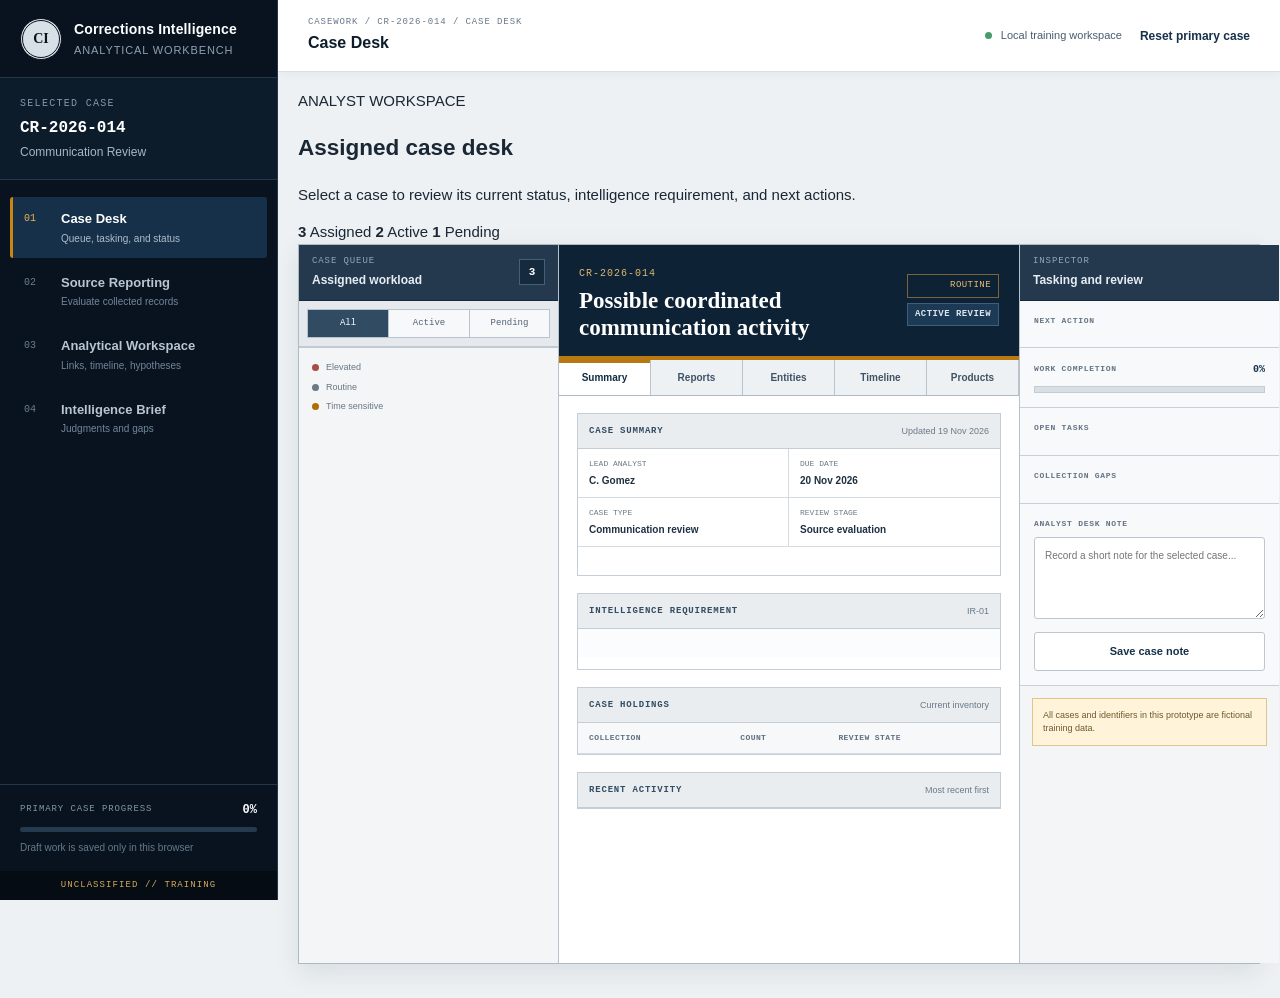
==== commit 0ac9788e: "Refactor index.html for better structure and formatting Refactor HTML structure for improved readabi" ====
--- a/index.html
+++ b/index.html
@@ -5,13 +5,16 @@
   <meta name="viewport" content="width=device-width, initial-scale=1">
   <meta name="description" content="Fictional corrections intelligence analysis training workbench.">
   <title>Case Desk | Corrections Intelligence Workbench</title>
+
   <link rel="stylesheet" href="style.css">
   <link rel="stylesheet" href="case-desk.css">
 </head>
+
 <body data-page="overview">
   <aside class="sidebar" id="sidebar">
     <div class="agency-mark">
       <span class="seal">CI</span>
+
       <div>
         <strong>Corrections Intelligence</strong>
         <small>Analytical Workbench</small>
@@ -27,22 +30,34 @@
     <nav class="primary-nav" aria-label="Case workspace">
       <a class="nav-link" data-nav="overview" href="index.html">
         <span>01</span>
-        <div>Case Desk<small>Queue, tasking, and status</small></div>
+        <div>
+          Case Desk
+          <small>Queue, tasking, and status</small>
+        </div>
       </a>
 
       <a class="nav-link" data-nav="reports" href="reports.html">
         <span>02</span>
-        <div>Source Reporting<small>Evaluate collected records</small></div>
+        <div>
+          Source Reporting
+          <small>Evaluate collected records</small>
+        </div>
       </a>
 
       <a class="nav-link" data-nav="analysis" href="analysis.html">
         <span>03</span>
-        <div>Analytical Workspace<small>Links, timeline, hypotheses</small></div>
+        <div>
+          Analytical Workspace
+          <small>Links, timeline, hypotheses</small>
+        </div>
       </a>
 
       <a class="nav-link" data-nav="brief" href="brief.html">
         <span>04</span>
-        <div>Intelligence Brief<small>Judgments and gaps</small></div>
+        <div>
+          Intelligence Brief
+          <small>Judgments and gaps</small>
+        </div>
       </a>
     </nav>
 
@@ -59,12 +74,19 @@
       <small>Draft work is saved only in this browser</small>
     </div>
 
-    <div class="classification">UNCLASSIFIED // TRAINING</div>
+    <div class="classification">
+      UNCLASSIFIED // TRAINING
+    </div>
   </aside>
 
   <div class="app-shell">
     <header class="utility-bar">
-      <button class="menu-button" id="menuButton" type="button" aria-label="Open navigation">
+      <button
+        class="menu-button"
+        id="menuButton"
+        type="button"
+        aria-label="Open navigation"
+      >
         Menu
       </button>
 
@@ -72,6 +94,7 @@
         <span class="breadcrumb" id="caseBreadcrumb">
           CASEWORK / CR-2026-014 / CASE DESK
         </span>
+
         <strong>Case Desk</strong>
       </div>
 
@@ -81,44 +104,50 @@
           Local training workspace
         </span>
 
-        <button class="text-button" id="resetWorkspace" type="button">
+        <button
+          class="text-button"
+          id="resetWorkspace"
+          type="button"
+        >
           Reset primary case
         </button>
       </div>
     </header>
 
     <main class="workspace desk-workspace">
-      <section class="command-ribbon" aria-label="Case commands">
-        <div class="ribbon-group ribbon-identity">
-          <span>WORKSPACE</span>
-          <strong>Corrections Intelligence Case Desk</strong>
-        </div>
-
-        <div class="ribbon-group">
-          <span>CASE</span>
-          <button type="button" id="focusCurrentCase">Current case</button>
-          <button type="button" id="showAllCases">All cases</button>
-        </div>
-
-        <div class="ribbon-group">
-          <span>REVIEW</span>
-          <a href="reports.html">Source register</a>
-          <a href="analysis.html#timeline-section">Chronology</a>
-        </div>
-
-        <div class="ribbon-group">
-          <span>ANALYZE</span>
-          <a href="analysis.html#network-section">Associations</a>
-          <a href="analysis.html#hypothesis-section">Hypotheses</a>
-        </div>
-
-        <div class="ribbon-group">
-          <span>PRODUCTS</span>
-          <a href="brief.html">Draft brief</a>
+      <section class="desk-introduction">
+        <div>
+          <span>ANALYST WORKSPACE</span>
+          <h1>Assigned case desk</h1>
+
+          <p>
+            Select a case to review its current status,
+            intelligence requirement, and next actions.
+          </p>
+        </div>
+
+        <div class="desk-summary">
+          <span>
+            <strong>3</strong>
+            Assigned
+          </span>
+
+          <span>
+            <strong>2</strong>
+            Active
+          </span>
+
+          <span>
+            <strong>1</strong>
+            Pending
+          </span>
         </div>
       </section>
 
-      <section class="case-desk" aria-label="Case management workspace">
+      <section
+        class="case-desk"
+        aria-label="Case management workspace"
+      >
         <aside class="case-queue-panel">
           <header class="desk-panel-header">
             <div>
@@ -129,74 +158,161 @@
             <b id="queueCount">3</b>
           </header>
 
-          <div class="queue-filters" role="group" aria-label="Filter case queue">
-            <button class="active" type="button" data-case-filter="ALL">All</button>
-            <button type="button" data-case-filter="ACTIVE">Active</button>
-            <button type="button" data-case-filter="PENDING">Pending</button>
+          <div
+            class="queue-filters"
+            role="group"
+            aria-label="Filter case queue"
+          >
+            <button
+              class="active"
+              type="button"
+              data-case-filter="ALL"
+            >
+              All
+            </button>
+
+            <button
+              type="button"
+              data-case-filter="ACTIVE"
+            >
+              Active
+            </button>
+
+            <button
+              type="button"
+              data-case-filter="PENDING"
+            >
+              Pending
+            </button>
           </div>
 
-          <div class="case-queue-list" id="caseQueue"></div>
+          <div
+            class="case-queue-list"
+            id="caseQueue"
+          ></div>
 
           <div class="queue-legend">
-            <span><i class="priority-dot elevated"></i>Elevated</span>
-            <span><i class="priority-dot routine"></i>Routine</span>
-            <span><i class="priority-dot time"></i>Time sensitive</span>
+            <span>
+              <i class="priority-dot elevated"></i>
+              Elevated
+            </span>
+
+            <span>
+              <i class="priority-dot routine"></i>
+              Routine
+            </span>
+
+            <span>
+              <i class="priority-dot time"></i>
+              Time sensitive
+            </span>
           </div>
         </aside>
 
         <section class="case-workbench">
           <header class="workbench-header">
             <div>
-              <span id="selectedCaseId">CR-2026-014</span>
+              <span id="selectedCaseId">
+                CR-2026-014
+              </span>
+
               <h1 id="selectedCaseTitle">
                 Possible coordinated communication activity
               </h1>
             </div>
 
             <div class="workbench-status">
-              <span id="selectedCasePriority">ROUTINE</span>
-              <strong id="selectedCaseStatus">ACTIVE REVIEW</strong>
+              <span id="selectedCasePriority">
+                ROUTINE
+              </span>
+
+              <strong id="selectedCaseStatus">
+                ACTIVE REVIEW
+              </strong>
             </div>
           </header>
 
-          <nav class="record-tabs" aria-label="Selected case sections">
-            <button class="active" type="button">Summary</button>
-            <a id="caseReportsLink" href="reports.html">Reports</a>
-            <a id="caseEntitiesLink" href="analysis.html#entity-section">Entities</a>
-            <a id="caseTimelineLink" href="analysis.html#timeline-section">Timeline</a>
-            <a id="caseProductLink" href="brief.html">Products</a>
+          <nav
+            class="record-tabs"
+            aria-label="Selected case sections"
+          >
+            <button class="active" type="button">
+              Summary
+            </button>
+
+            <a
+              id="caseReportsLink"
+              href="reports.html"
+            >
+              Reports
+            </a>
+
+            <a
+              id="caseEntitiesLink"
+              href="analysis.html#entity-section"
+            >
+              Entities
+            </a>
+
+            <a
+              id="caseTimelineLink"
+              href="analysis.html#timeline-section"
+            >
+              Timeline
+            </a>
+
+            <a
+              id="caseProductLink"
+              href="brief.html"
+            >
+              Products
+            </a>
           </nav>
 
           <div class="record-sheet">
             <section class="record-block case-summary-block">
               <div class="record-block-title">
                 <span>CASE SUMMARY</span>
-                <small id="selectedCaseUpdated">Updated 19 Nov 2026</small>
+
+                <small id="selectedCaseUpdated">
+                  Updated 19 Nov 2026
+                </small>
               </div>
 
               <dl class="case-fields">
                 <div>
                   <dt>Lead analyst</dt>
-                  <dd id="selectedCaseAnalyst">C. Gomez</dd>
+                  <dd id="selectedCaseAnalyst">
+                    C. Gomez
+                  </dd>
                 </div>
 
                 <div>
                   <dt>Due date</dt>
-                  <dd id="selectedCaseDue">20 Nov 2026</dd>
+                  <dd id="selectedCaseDue">
+                    20 Nov 2026
+                  </dd>
                 </div>
 
                 <div>
                   <dt>Case type</dt>
-                  <dd id="selectedCaseType">Communication review</dd>
+                  <dd id="selectedCaseType">
+                    Communication review
+                  </dd>
                 </div>
 
                 <div>
                   <dt>Review stage</dt>
-                  <dd id="selectedCaseStage">Source evaluation</dd>
+                  <dd id="selectedCaseStage">
+                    Source evaluation
+                  </dd>
                 </div>
               </dl>
 
-              <p id="selectedCaseSummary" class="case-summary-text"></p>
+              <p
+                id="selectedCaseSummary"
+                class="case-summary-text"
+              ></p>
             </section>
 
             <section class="record-block">
@@ -205,36 +321,49 @@
                 <small>IR-01</small>
               </div>
 
-              <p class="requirement-text" id="selectedCaseRequirement"></p>
-              <ol class="kiq-list" id="selectedCaseQuestions"></ol>
+              <p
+                class="requirement-text"
+                id="selectedCaseRequirement"
+              ></p>
+
+              <ol
+                class="kiq-list"
+                id="selectedCaseQuestions"
+              ></ol>
             </section>
 
-            <section class="record-block">
-              <div class="record-block-title">
-                <span>CASE HOLDINGS</span>
-                <small>Current inventory</small>
-              </div>
-
-              <table class="holdings-table">
-                <thead>
-                  <tr>
-                    <th>Collection</th>
-                    <th>Count</th>
-                    <th>Review state</th>
-                  </tr>
-                </thead>
-                <tbody id="selectedCaseHoldings"></tbody>
-              </table>
-            </section>
-
-            <section class="record-block">
-              <div class="record-block-title">
-                <span>RECENT CASE ACTIVITY</span>
-                <small>Most recent first</small>
-              </div>
-
-              <div class="activity-register" id="selectedCaseActivity"></div>
-            </section>
+            <div class="case-detail-grid">
+              <section class="record-block">
+                <div class="record-block-title">
+                  <span>CASE HOLDINGS</span>
+                  <small>Current inventory</small>
+                </div>
+
+                <table class="holdings-table">
+                  <thead>
+                    <tr>
+                      <th>Collection</th>
+                      <th>Count</th>
+                      <th>Review state</th>
+                    </tr>
+                  </thead>
+
+                  <tbody id="selectedCaseHoldings"></tbody>
+                </table>
+              </section>
+
+              <section class="record-block">
+                <div class="record-block-title">
+                  <span>RECENT ACTIVITY</span>
+                  <small>Most recent first</small>
+                </div>
+
+                <div
+                  class="activity-register"
+                  id="selectedCaseActivity"
+                ></div>
+              </section>
+            </div>
           </div>
         </section>
 
@@ -247,7 +376,10 @@
           </header>
 
           <section class="inspector-section">
-            <span class="inspector-label">NEXT ACTION</span>
+            <span class="inspector-label">
+              NEXT ACTION
+            </span>
+
             <strong id="selectedCaseNextAction"></strong>
             <p id="selectedCaseNextDetail"></p>
           </section>
@@ -264,17 +396,31 @@
           </section>
 
           <section class="inspector-section">
-            <span class="inspector-label">OPEN TASKS</span>
-            <ul class="task-register" id="selectedCaseTasks"></ul>
+            <span class="inspector-label">
+              OPEN TASKS
+            </span>
+
+            <ul
+              class="task-register"
+              id="selectedCaseTasks"
+            ></ul>
           </section>
 
           <section class="inspector-section">
-            <span class="inspector-label">COLLECTION GAPS</span>
-            <ul class="gap-register" id="selectedCaseGaps"></ul>
+            <span class="inspector-label">
+              COLLECTION GAPS
+            </span>
+
+            <ul
+              class="gap-register"
+              id="selectedCaseGaps"
+            ></ul>
           </section>
 
           <section class="inspector-section analyst-note-section">
-            <label for="caseDeskNote">ANALYST DESK NOTE</label>
+            <label for="caseDeskNote">
+              ANALYST DESK NOTE
+            </label>
 
             <textarea
               id="caseDeskNote"
@@ -282,20 +428,30 @@
               placeholder="Record a short note for the selected case..."
             ></textarea>
 
-            <button class="secondary-button" id="saveCaseDeskNote" type="button">
+            <button
+              class="secondary-button"
+              id="saveCaseDeskNote"
+              type="button"
+            >
               Save case note
             </button>
           </section>
 
           <div class="training-caveat">
-            All cases and identifiers in this prototype are fictional training data.
+            All cases and identifiers in this prototype
+            are fictional training data.
           </div>
         </aside>
       </section>
     </main>
   </div>
 
-  <div class="toast" id="toast" role="status" aria-live="polite"></div>
+  <div
+    class="toast"
+    id="toast"
+    role="status"
+    aria-live="polite"
+  ></div>
 
   <script src="case-desk.js"></script>
 </body>
--- a/case-desk.css
+++ b/case-desk.css
@@ -0,0 +1,756 @@
+/* Case desk: dense analyst-workstation layout */
+
+.desk-workspace {
+  width: 100%;
+  max-width: none;
+  padding: 18px 20px 34px;
+}
+
+.command-ribbon {
+  display: flex;
+  min-height: 76px;
+  margin-bottom: 12px;
+  overflow-x: auto;
+  color: #dbe5ee;
+  background: #14283c;
+  border: 1px solid #07121d;
+  box-shadow: 0 3px 12px rgba(8, 23, 36, 0.14);
+}
+
+.ribbon-group {
+  display: flex;
+  min-width: 162px;
+  flex-wrap: wrap;
+  align-content: flex-start;
+  gap: 5px;
+  padding: 10px 12px;
+  border-right: 1px solid #30465a;
+}
+
+.ribbon-group > span {
+  width: 100%;
+  color: #8fa3b6;
+  font-family: var(--font-mono);
+  font-size: 9px;
+  letter-spacing: 0.11em;
+}
+
+.ribbon-group a,
+.ribbon-group button {
+  padding: 5px 7px;
+  color: #e4ebf1;
+  background: #1c354d;
+  border: 1px solid #3a5369;
+  border-radius: 2px;
+  font-size: 10px;
+  text-decoration: none;
+  white-space: nowrap;
+}
+
+.ribbon-group a:hover,
+.ribbon-group button:hover {
+  color: #ffffff;
+  background: #284967;
+}
+
+.ribbon-identity {
+  min-width: 250px;
+  justify-content: center;
+}
+
+.ribbon-identity strong {
+  width: 100%;
+  color: #ffffff;
+  font-size: 14px;
+}
+
+.case-desk {
+  display: grid;
+  grid-template-columns: 292px minmax(500px, 1fr) 292px;
+  min-height: calc(100vh - 180px);
+  background: #ffffff;
+  border: 1px solid #aeb9c4;
+  box-shadow: 0 8px 25px rgba(12, 29, 45, 0.09);
+}
+
+.case-queue-panel,
+.case-inspector {
+  min-width: 0;
+  background: #f3f5f7;
+}
+
+.case-queue-panel {
+  border-right: 1px solid #b8c2cc;
+}
+
+.case-inspector {
+  border-left: 1px solid #b8c2cc;
+}
+
+.desk-panel-header {
+  display: flex;
+  min-height: 56px;
+  align-items: center;
+  justify-content: space-between;
+  padding: 10px 13px;
+  color: #e7edf3;
+  background: #24394d;
+  border-bottom: 1px solid #152a3d;
+}
+
+.desk-panel-header span,
+.desk-panel-header strong {
+  display: block;
+}
+
+.desk-panel-header span {
+  color: #93a7b9;
+  font-family: var(--font-mono);
+  font-size: 9px;
+  letter-spacing: 0.1em;
+}
+
+.desk-panel-header strong {
+  margin-top: 2px;
+  font-size: 12px;
+}
+
+.desk-panel-header b {
+  display: grid;
+  min-width: 26px;
+  height: 26px;
+  place-items: center;
+  color: #ffffff;
+  background: #152a3d;
+  border: 1px solid #456078;
+  font-family: var(--font-mono);
+  font-size: 11px;
+}
+
+.queue-filters {
+  display: grid;
+  grid-template-columns: repeat(3, 1fr);
+  padding: 8px;
+  background: #e5e9ed;
+  border-bottom: 1px solid #c1cad2;
+}
+
+.queue-filters button {
+  padding: 7px 4px;
+  color: #526476;
+  background: #f6f8f9;
+  border: 1px solid #b8c3cd;
+  border-right: 0;
+  font-family: var(--font-mono);
+  font-size: 9px;
+}
+
+.queue-filters button:last-child {
+  border-right: 1px solid #b8c3cd;
+}
+
+.queue-filters button.active {
+  color: #ffffff;
+  background: #314b63;
+}
+
+.case-queue-list {
+  background: #eef1f4;
+}
+
+.queue-case {
+  position: relative;
+  display: block;
+  width: 100%;
+  padding: 13px 14px 13px 18px;
+  color: #253749;
+  background: #ffffff;
+  border: 0;
+  border-bottom: 1px solid #c8d0d7;
+  text-align: left;
+}
+
+.queue-case::before {
+  position: absolute;
+  inset: 0 auto 0 0;
+  width: 4px;
+  content: "";
+  background: #8e9aa5;
+}
+
+.queue-case[data-priority="ELEVATED"]::before {
+  background: #a84d43;
+}
+
+.queue-case[data-priority="TIME SENSITIVE"]::before {
+  background: #b06d00;
+}
+
+.queue-case:hover {
+  background: #f7f9fa;
+}
+
+.queue-case.selected {
+  background: #e5edf4;
+  box-shadow: inset 0 0 0 1px #7692aa;
+}
+
+.queue-case-top,
+.queue-case-meta {
+  display: flex;
+  align-items: center;
+  justify-content: space-between;
+  gap: 8px;
+}
+
+.queue-case-id {
+  color: #17344f;
+  font-family: var(--font-mono);
+  font-size: 10px;
+  font-weight: 800;
+}
+
+.queue-case-status {
+  color: #657586;
+  font-family: var(--font-mono);
+  font-size: 8px;
+}
+
+.queue-case strong {
+  display: block;
+  margin: 7px 0 9px;
+  color: #172b3e;
+  font-size: 12px;
+  line-height: 1.35;
+}
+
+.queue-case-meta {
+  color: #6b7987;
+  font-size: 9px;
+}
+
+.queue-case-meta b {
+  color: #344b60;
+  font-family: var(--font-mono);
+  font-size: 9px;
+}
+
+.queue-legend {
+  display: grid;
+  gap: 6px;
+  padding: 13px;
+  color: #687785;
+  border-top: 1px solid #c2cbd3;
+  font-size: 9px;
+}
+
+.queue-legend span {
+  display: flex;
+  align-items: center;
+  gap: 7px;
+}
+
+.priority-dot {
+  width: 7px;
+  height: 7px;
+  background: #8e9aa5;
+  border-radius: 50%;
+}
+
+.priority-dot.elevated {
+  background: #a84d43;
+}
+
+.priority-dot.time {
+  background: #b06d00;
+}
+
+.priority-dot.routine {
+  background: #697987;
+}
+
+.case-workbench {
+  min-width: 0;
+  background: #ffffff;
+}
+
+.workbench-header {
+  display: flex;
+  min-height: 92px;
+  align-items: center;
+  justify-content: space-between;
+  gap: 18px;
+  padding: 15px 20px;
+  color: #ffffff;
+  background: #0e2235;
+  border-bottom: 4px solid #b87911;
+}
+
+.workbench-header > div:first-child > span {
+  color: #dfb76d;
+  font-family: var(--font-mono);
+  font-size: 10px;
+  letter-spacing: 0.1em;
+}
+
+.workbench-header h1 {
+  margin: 5px 0 0;
+  font-family: Georgia, "Times New Roman", serif;
+  font-size: 23px;
+  line-height: 1.18;
+}
+
+.workbench-status {
+  display: grid;
+  flex: 0 0 auto;
+  gap: 5px;
+  text-align: right;
+}
+
+.workbench-status span,
+.workbench-status strong {
+  padding: 4px 7px;
+  font-family: var(--font-mono);
+  font-size: 9px;
+  letter-spacing: 0.05em;
+}
+
+.workbench-status span {
+  color: #e8bd70;
+  border: 1px solid #7b633a;
+}
+
+.workbench-status strong {
+  color: #dce6ee;
+  background: #1c3a55;
+  border: 1px solid #3e5f79;
+}
+
+.record-tabs {
+  display: flex;
+  overflow-x: auto;
+  background: #e7ebef;
+  border-bottom: 1px solid #aeb9c4;
+}
+
+.record-tabs a,
+.record-tabs button {
+  min-width: 92px;
+  padding: 10px 13px;
+  color: #3f5365;
+  background: #eef1f4;
+  border: 0;
+  border-right: 1px solid #bac4cd;
+  font-size: 10px;
+  font-weight: 700;
+  text-align: center;
+  text-decoration: none;
+}
+
+.record-tabs .active {
+  color: #112b43;
+  background: #ffffff;
+  box-shadow: inset 0 3px #b67812;
+}
+
+.record-tabs .disabled {
+  color: #929ca5;
+  pointer-events: none;
+}
+
+.record-sheet {
+  padding: 0 18px 24px;
+}
+
+.record-block {
+  margin-top: 17px;
+  border: 1px solid #c5ced6;
+}
+
+.record-block-title {
+  display: flex;
+  min-height: 35px;
+  align-items: center;
+  justify-content: space-between;
+  gap: 12px;
+  padding: 7px 11px;
+  color: #344c61;
+  background: #e9edf0;
+  border-bottom: 1px solid #c4cdd5;
+}
+
+.record-block-title span {
+  font-family: var(--font-mono);
+  font-size: 9px;
+  font-weight: 800;
+  letter-spacing: 0.09em;
+}
+
+.record-block-title small {
+  color: #6a7987;
+  font-size: 9px;
+}
+
+.case-fields {
+  display: grid;
+  grid-template-columns: repeat(4, 1fr);
+  margin: 0;
+  border-bottom: 1px solid #d4dbe1;
+}
+
+.case-fields div {
+  min-width: 0;
+  padding: 9px 11px;
+  border-right: 1px solid #d4dbe1;
+}
+
+.case-fields div:last-child {
+  border-right: 0;
+}
+
+.case-fields dt {
+  color: #6c7985;
+  font-family: var(--font-mono);
+  font-size: 8px;
+  text-transform: uppercase;
+}
+
+.case-fields dd {
+  margin: 3px 0 0;
+  color: #1d3143;
+  font-size: 10px;
+  font-weight: 700;
+}
+
+.case-summary-text,
+.requirement-text {
+  margin: 0;
+  padding: 14px;
+  color: #394b5c;
+  font-size: 12px;
+  line-height: 1.6;
+}
+
+.requirement-text {
+  color: #182f44;
+  background: #fbfcfd;
+  font-family: Georgia, serif;
+  font-size: 16px;
+}
+
+.kiq-list {
+  margin: 0;
+  padding: 0 14px 12px 48px;
+  color: #506172;
+  font-size: 10px;
+}
+
+.kiq-list li {
+  padding: 4px 0;
+}
+
+.holdings-table {
+  width: 100%;
+  border-collapse: collapse;
+}
+
+.holdings-table th,
+.holdings-table td {
+  padding: 9px 11px;
+  border-bottom: 1px solid #d7dde2;
+  font-size: 10px;
+  text-align: left;
+}
+
+.holdings-table tr:last-child td {
+  border-bottom: 0;
+}
+
+.holdings-table th {
+  color: #607080;
+  background: #f6f8f9;
+  font-family: var(--font-mono);
+  font-size: 8px;
+  letter-spacing: 0.05em;
+  text-transform: uppercase;
+}
+
+.holdings-table td:nth-child(2) {
+  width: 65px;
+  color: #18354f;
+  font-family: var(--font-mono);
+  font-weight: 800;
+}
+
+.holdings-state {
+  display: inline-block;
+  padding: 3px 6px;
+  color: #3d5569;
+  background: #edf1f4;
+  border: 1px solid #c6d0d8;
+  font-family: var(--font-mono);
+  font-size: 8px;
+}
+
+.activity-register {
+  display: grid;
+}
+
+.activity-row {
+  display: grid;
+  grid-template-columns: 78px 1fr;
+  gap: 10px;
+  padding: 9px 11px;
+  border-bottom: 1px solid #d7dde2;
+}
+
+.activity-row:last-child {
+  border-bottom: 0;
+}
+
+.activity-row time {
+  color: #6a7987;
+  font-family: var(--font-mono);
+  font-size: 8px;
+}
+
+.activity-row strong {
+  display: block;
+  color: #263a4d;
+  font-size: 10px;
+}
+
+.activity-row small {
+  color: #70808f;
+  font-size: 9px;
+}
+
+.inspector-section {
+  padding: 14px;
+  background: #f8f9fa;
+  border-bottom: 1px solid #c8d0d7;
+}
+
+.inspector-label,
+.inspector-heading span,
+.analyst-note-section label {
+  display: block;
+  color: #637485;
+  font-family: var(--font-mono);
+  font-size: 8px;
+  font-weight: 800;
+  letter-spacing: 0.09em;
+}
+
+.inspector-section > strong {
+  display: block;
+  margin-top: 6px;
+  color: #1a334a;
+  font-size: 12px;
+}
+
+.inspector-section > p {
+  margin: 4px 0 0;
+  color: #667685;
+  font-size: 10px;
+  line-height: 1.5;
+}
+
+.inspector-heading {
+  display: flex;
+  align-items: center;
+  justify-content: space-between;
+}
+
+.inspector-heading b {
+  color: #183550;
+  font-family: var(--font-mono);
+  font-size: 10px;
+}
+
+.inspector-progress {
+  height: 7px;
+  margin-top: 9px;
+  overflow: hidden;
+  background: #d8dfe5;
+  border: 1px solid #c2ccd4;
+}
+
+.inspector-progress span {
+  display: block;
+  width: 0;
+  height: 100%;
+  background: #3d6d57;
+  transition: width 0.2s ease;
+}
+
+.task-register,
+.gap-register {
+  margin: 7px 0 0;
+  padding: 0;
+  list-style: none;
+}
+
+.task-register li,
+.gap-register li {
+  position: relative;
+  padding: 7px 0 7px 17px;
+  color: #425668;
+  border-bottom: 1px solid #dde2e6;
+  font-size: 10px;
+}
+
+.task-register li:last-child,
+.gap-register li:last-child {
+  border-bottom: 0;
+}
+
+.task-register li::before {
+  position: absolute;
+  top: 11px;
+  left: 0;
+  width: 7px;
+  height: 7px;
+  content: "";
+  border: 1px solid #6f7f8d;
+}
+
+.gap-register li::before {
+  position: absolute;
+  top: 12px;
+  left: 1px;
+  width: 7px;
+  height: 2px;
+  content: "";
+  background: #ad7010;
+}
+
+.analyst-note-section textarea {
+  margin-top: 7px;
+  font-size: 10px;
+}
+
+.analyst-note-section button {
+  width: 100%;
+  margin-top: 7px;
+}
+
+.training-caveat {
+  margin: 12px;
+  padding: 10px;
+  color: #6f592d;
+  background: #fff3d9;
+  border: 1px solid #dec58f;
+  font-size: 9px;
+  line-height: 1.45;
+}
+
+@media (max-width: 1280px) {
+  .case-desk {
+    grid-template-columns: 260px minmax(460px, 1fr) 260px;
+  }
+
+  .case-fields {
+    grid-template-columns: repeat(2, 1fr);
+  }
+
+  .case-fields div:nth-child(2) {
+    border-right: 0;
+  }
+
+  .case-fields div:nth-child(-n+2) {
+    border-bottom: 1px solid #d4dbe1;
+  }
+}
+
+@media (max-width: 1050px) {
+  .case-desk {
+    grid-template-columns: 250px minmax(0, 1fr);
+  }
+
+  .case-inspector {
+    grid-column: 1 / -1;
+    display: grid;
+    grid-template-columns: repeat(2, 1fr);
+    border-top: 1px solid #b8c2cc;
+    border-left: 0;
+  }
+
+  .case-inspector > header,
+  .case-inspector .training-caveat {
+    grid-column: 1 / -1;
+  }
+}
+
+@media (max-width: 760px) {
+  .desk-workspace {
+    padding: 12px;
+  }
+
+  .command-ribbon {
+    min-height: auto;
+  }
+
+  .ribbon-identity {
+    display: none;
+  }
+
+  .case-desk {
+    display: block;
+  }
+
+  .case-queue-panel {
+    border-right: 0;
+    border-bottom: 1px solid #b8c2cc;
+  }
+
+  .case-queue-list {
+    display: grid;
+    grid-template-columns: repeat(3, minmax(215px, 1fr));
+    overflow-x: auto;
+  }
+
+  .queue-case {
+    border-right: 1px solid #c8d0d7;
+  }
+
+  .queue-legend {
+    display: none;
+  }
+
+  .workbench-header {
+    align-items: flex-start;
+  }
+
+  .workbench-header h1 {
+    font-size: 19px;
+  }
+
+  .case-inspector {
+    display: block;
+  }
+}
+
+@media (max-width: 520px) {
+  .workbench-header {
+    display: block;
+  }
+
+  .workbench-status {
+    margin-top: 12px;
+    text-align: left;
+  }
+
+  .case-fields {
+    grid-template-columns: 1fr;
+  }
+
+  .case-fields div {
+    border-right: 0;
+    border-bottom: 1px solid #d4dbe1;
+  }
+
+  .record-sheet {
+    padding: 0 10px 18px;
+  }
+}
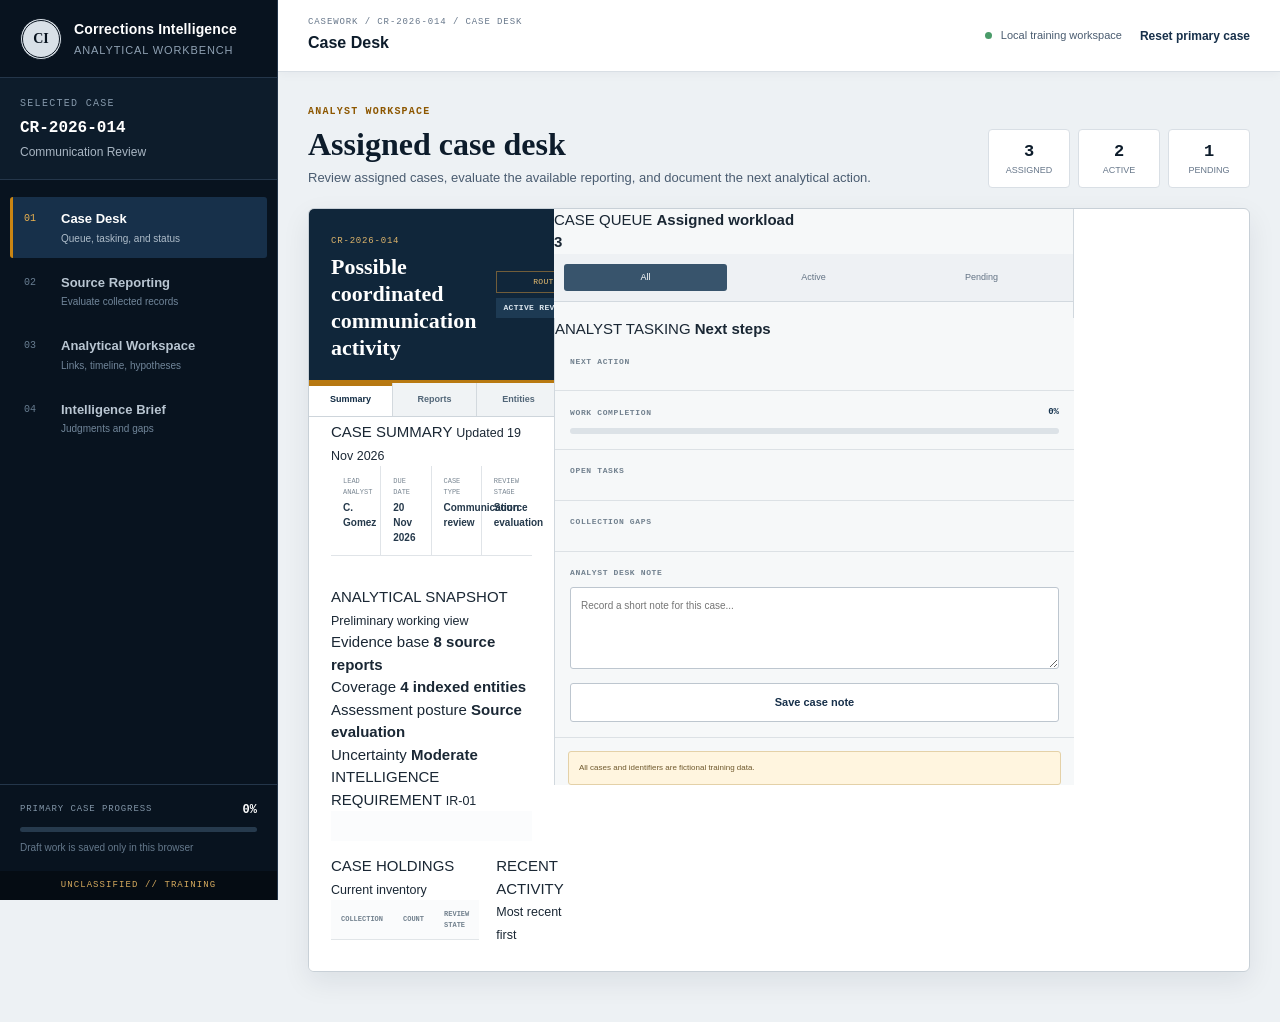
==== commit 57006d9d: "Refactor HTML structure and improve formatting" ====
--- a/index.html
+++ b/index.html
@@ -3,8 +3,14 @@
 <head>
   <meta charset="utf-8">
   <meta name="viewport" content="width=device-width, initial-scale=1">
-  <meta name="description" content="Fictional corrections intelligence analysis training workbench.">
-  <title>Case Desk | Corrections Intelligence Workbench</title>
+  <meta
+    name="description"
+    content="Fictional corrections intelligence analysis training workbench."
+  >
+
+  <title>
+    Case Desk | Corrections Intelligence Workbench
+  </title>
 
   <link rel="stylesheet" href="style.css">
   <link rel="stylesheet" href="case-desk.css">
@@ -28,32 +34,52 @@
     </div>
 
     <nav class="primary-nav" aria-label="Case workspace">
-      <a class="nav-link" data-nav="overview" href="index.html">
+      <a
+        class="nav-link"
+        data-nav="overview"
+        href="index.html"
+      >
         <span>01</span>
+
         <div>
           Case Desk
           <small>Queue, tasking, and status</small>
         </div>
       </a>
 
-      <a class="nav-link" data-nav="reports" href="reports.html">
+      <a
+        class="nav-link"
+        data-nav="reports"
+        href="reports.html"
+      >
         <span>02</span>
+
         <div>
           Source Reporting
           <small>Evaluate collected records</small>
         </div>
       </a>
 
-      <a class="nav-link" data-nav="analysis" href="analysis.html">
+      <a
+        class="nav-link"
+        data-nav="analysis"
+        href="analysis.html"
+      >
         <span>03</span>
+
         <div>
           Analytical Workspace
           <small>Links, timeline, hypotheses</small>
         </div>
       </a>
 
-      <a class="nav-link" data-nav="brief" href="brief.html">
+      <a
+        class="nav-link"
+        data-nav="brief"
+        href="brief.html"
+      >
         <span>04</span>
+
         <div>
           Intelligence Brief
           <small>Judgments and gaps</small>
@@ -71,7 +97,9 @@
         <span id="sidebarProgressBar"></span>
       </div>
 
-      <small>Draft work is saved only in this browser</small>
+      <small>
+        Draft work is saved only in this browser
+      </small>
     </div>
 
     <div class="classification">
@@ -91,7 +119,10 @@
       </button>
 
       <div>
-        <span class="breadcrumb" id="caseBreadcrumb">
+        <span
+          class="breadcrumb"
+          id="caseBreadcrumb"
+        >
           CASEWORK / CR-2026-014 / CASE DESK
         </span>
 
@@ -118,11 +149,12 @@
       <section class="desk-introduction">
         <div>
           <span>ANALYST WORKSPACE</span>
+
           <h1>Assigned case desk</h1>
 
           <p>
-            Select a case to review its current status,
-            intelligence requirement, and next actions.
+            Review assigned cases, evaluate the available
+            reporting, and document the next analytical action.
           </p>
         </div>
 
@@ -148,67 +180,6 @@
         class="case-desk"
         aria-label="Case management workspace"
       >
-        <aside class="case-queue-panel">
-          <header class="desk-panel-header">
-            <div>
-              <span>CASE QUEUE</span>
-              <strong>Assigned workload</strong>
-            </div>
-
-            <b id="queueCount">3</b>
-          </header>
-
-          <div
-            class="queue-filters"
-            role="group"
-            aria-label="Filter case queue"
-          >
-            <button
-              class="active"
-              type="button"
-              data-case-filter="ALL"
-            >
-              All
-            </button>
-
-            <button
-              type="button"
-              data-case-filter="ACTIVE"
-            >
-              Active
-            </button>
-
-            <button
-              type="button"
-              data-case-filter="PENDING"
-            >
-              Pending
-            </button>
-          </div>
-
-          <div
-            class="case-queue-list"
-            id="caseQueue"
-          ></div>
-
-          <div class="queue-legend">
-            <span>
-              <i class="priority-dot elevated"></i>
-              Elevated
-            </span>
-
-            <span>
-              <i class="priority-dot routine"></i>
-              Routine
-            </span>
-
-            <span>
-              <i class="priority-dot time"></i>
-              Time sensitive
-            </span>
-          </div>
-        </aside>
-
         <section class="case-workbench">
           <header class="workbench-header">
             <div>
@@ -270,18 +241,21 @@
           </nav>
 
           <div class="record-sheet">
-            <section class="record-block case-summary-block">
-              <div class="record-block-title">
-                <span>CASE SUMMARY</span>
-
-                <small id="selectedCaseUpdated">
-                  Updated 19 Nov 2026
-                </small>
+            <section class="case-summary-section">
+              <div class="section-heading">
+                <div>
+                  <span>CASE SUMMARY</span>
+
+                  <small id="selectedCaseUpdated">
+                    Updated 19 Nov 2026
+                  </small>
+                </div>
               </div>
 
               <dl class="case-fields">
                 <div>
                   <dt>Lead analyst</dt>
+
                   <dd id="selectedCaseAnalyst">
                     C. Gomez
                   </dd>
@@ -289,6 +263,7 @@
 
                 <div>
                   <dt>Due date</dt>
+
                   <dd id="selectedCaseDue">
                     20 Nov 2026
                   </dd>
@@ -296,6 +271,7 @@
 
                 <div>
                   <dt>Case type</dt>
+
                   <dd id="selectedCaseType">
                     Communication review
                   </dd>
@@ -303,6 +279,7 @@
 
                 <div>
                   <dt>Review stage</dt>
+
                   <dd id="selectedCaseStage">
                     Source evaluation
                   </dd>
@@ -315,10 +292,58 @@
               ></p>
             </section>
 
-            <section class="record-block">
-              <div class="record-block-title">
-                <span>INTELLIGENCE REQUIREMENT</span>
-                <small>IR-01</small>
+            <section
+              class="analytic-snapshot"
+              aria-label="Analytical snapshot"
+            >
+              <div class="section-heading">
+                <div>
+                  <span>ANALYTICAL SNAPSHOT</span>
+                  <small>Preliminary working view</small>
+                </div>
+              </div>
+
+              <div class="snapshot-grid">
+                <div>
+                  <span>Evidence base</span>
+
+                  <strong id="snapshotEvidence">
+                    8 source reports
+                  </strong>
+                </div>
+
+                <div>
+                  <span>Coverage</span>
+
+                  <strong id="snapshotCoverage">
+                    4 indexed entities
+                  </strong>
+                </div>
+
+                <div>
+                  <span>Assessment posture</span>
+
+                  <strong id="snapshotPosture">
+                    Source evaluation
+                  </strong>
+                </div>
+
+                <div>
+                  <span>Uncertainty</span>
+
+                  <strong id="snapshotUncertainty">
+                    Moderate
+                  </strong>
+                </div>
+              </div>
+            </section>
+
+            <section class="requirement-section">
+              <div class="section-heading">
+                <div>
+                  <span>INTELLIGENCE REQUIREMENT</span>
+                  <small>IR-01</small>
+                </div>
               </div>
 
               <p
@@ -333,10 +358,12 @@
             </section>
 
             <div class="case-detail-grid">
-              <section class="record-block">
-                <div class="record-block-title">
-                  <span>CASE HOLDINGS</span>
-                  <small>Current inventory</small>
+              <section class="detail-section">
+                <div class="section-heading">
+                  <div>
+                    <span>CASE HOLDINGS</span>
+                    <small>Current inventory</small>
+                  </div>
                 </div>
 
                 <table class="holdings-table">
@@ -352,10 +379,12 @@
                 </table>
               </section>
 
-              <section class="record-block">
-                <div class="record-block-title">
-                  <span>RECENT ACTIVITY</span>
-                  <small>Most recent first</small>
+              <section class="detail-section">
+                <div class="section-heading">
+                  <div>
+                    <span>RECENT ACTIVITY</span>
+                    <small>Most recent first</small>
+                  </div>
                 </div>
 
                 <div
@@ -367,80 +396,126 @@
           </div>
         </section>
 
-        <aside class="case-inspector">
-          <header class="desk-panel-header">
-            <div>
-              <span>INSPECTOR</span>
-              <strong>Tasking and review</strong>
+        <aside class="case-side-column">
+          <section class="case-queue-panel">
+            <header class="side-panel-header">
+              <div>
+                <span>CASE QUEUE</span>
+                <strong>Assigned workload</strong>
+              </div>
+
+              <b id="queueCount">3</b>
+            </header>
+
+            <div
+              class="queue-filters"
+              role="group"
+              aria-label="Filter case queue"
+            >
+              <button
+                class="active"
+                type="button"
+                data-case-filter="ALL"
+              >
+                All
+              </button>
+
+              <button
+                type="button"
+                data-case-filter="ACTIVE"
+              >
+                Active
+              </button>
+
+              <button
+                type="button"
+                data-case-filter="PENDING"
+              >
+                Pending
+              </button>
             </div>
-          </header>
-
-          <section class="inspector-section">
-            <span class="inspector-label">
-              NEXT ACTION
-            </span>
-
-            <strong id="selectedCaseNextAction"></strong>
-            <p id="selectedCaseNextDetail"></p>
+
+            <div
+              class="case-queue-list"
+              id="caseQueue"
+            ></div>
           </section>
 
-          <section class="inspector-section">
-            <div class="inspector-heading">
-              <span>WORK COMPLETION</span>
-              <b id="selectedCaseProgressText">0%</b>
-            </div>
-
-            <div class="inspector-progress">
-              <span id="selectedCaseProgressBar"></span>
+          <section class="case-inspector">
+            <header class="side-panel-header">
+              <div>
+                <span>ANALYST TASKING</span>
+                <strong>Next steps</strong>
+              </div>
+            </header>
+
+            <section class="inspector-section next-action-section">
+              <span class="inspector-label">
+                NEXT ACTION
+              </span>
+
+              <strong id="selectedCaseNextAction"></strong>
+              <p id="selectedCaseNextDetail"></p>
+            </section>
+
+            <section class="inspector-section">
+              <div class="inspector-heading">
+                <span>WORK COMPLETION</span>
+                <b id="selectedCaseProgressText">0%</b>
+              </div>
+
+              <div class="inspector-progress">
+                <span id="selectedCaseProgressBar"></span>
+              </div>
+            </section>
+
+            <section class="inspector-section">
+              <span class="inspector-label">
+                OPEN TASKS
+              </span>
+
+              <ul
+                class="task-register"
+                id="selectedCaseTasks"
+              ></ul>
+            </section>
+
+            <section class="inspector-section">
+              <span class="inspector-label">
+                COLLECTION GAPS
+              </span>
+
+              <ul
+                class="gap-register"
+                id="selectedCaseGaps"
+              ></ul>
+            </section>
+
+            <section class="inspector-section analyst-note-section">
+              <label for="caseDeskNote">
+                ANALYST DESK NOTE
+              </label>
+
+              <textarea
+                id="caseDeskNote"
+                rows="4"
+                placeholder="Record a short note for this case..."
+              ></textarea>
+
+              <button
+                class="secondary-button"
+                id="saveCaseDeskNote"
+                type="button"
+              >
+                Save case note
+              </button>
+            </section>
+
+            <div class="training-caveat">
+              All cases and identifiers are fictional
+              training data.
             </div>
           </section>
-
-          <section class="inspector-section">
-            <span class="inspector-label">
-              OPEN TASKS
-            </span>
-
-            <ul
-              class="task-register"
-              id="selectedCaseTasks"
-            ></ul>
-          </section>
-
-          <section class="inspector-section">
-            <span class="inspector-label">
-              COLLECTION GAPS
-            </span>
-
-            <ul
-              class="gap-register"
-              id="selectedCaseGaps"
-            ></ul>
-          </section>
-
-          <section class="inspector-section analyst-note-section">
-            <label for="caseDeskNote">
-              ANALYST DESK NOTE
-            </label>
-
-            <textarea
-              id="caseDeskNote"
-              rows="4"
-              placeholder="Record a short note for the selected case..."
-            ></textarea>
-
-            <button
-              class="secondary-button"
-              id="saveCaseDeskNote"
-              type="button"
-            >
-              Save case note
-            </button>
-          </section>
-
-          <div class="training-caveat">
-            All cases and identifiers in this prototype
-            are fictional training data.
-          </div>
         </aside>
       </section>
     </main>
--- a/case-desk.css
+++ b/case-desk.css
@@ -1,101 +1,102 @@
-/* Case desk: dense analyst-workstation layout */
+/* Organized case desk layout */
 
 .desk-workspace {
   width: 100%;
-  max-width: none;
-  padding: 18px 20px 34px;
-}
-
-.command-ribbon {
-  display: flex;
-  min-height: 76px;
-  margin-bottom: 12px;
-  overflow-x: auto;
-  color: #dbe5ee;
-  background: #14283c;
-  border: 1px solid #07121d;
-  box-shadow: 0 3px 12px rgba(8, 23, 36, 0.14);
-}
-
-.ribbon-group {
-  display: flex;
-  min-width: 162px;
-  flex-wrap: wrap;
-  align-content: flex-start;
-  gap: 5px;
-  padding: 10px 12px;
-  border-right: 1px solid #30465a;
-}
-
-.ribbon-group > span {
-  width: 100%;
-  color: #8fa3b6;
-  font-family: var(--font-mono);
-  font-size: 9px;
-  letter-spacing: 0.11em;
-}
-
-.ribbon-group a,
-.ribbon-group button {
-  padding: 5px 7px;
-  color: #e4ebf1;
-  background: #1c354d;
-  border: 1px solid #3a5369;
-  border-radius: 2px;
+  max-width: 1500px;
+  padding: 26px 30px 50px;
+}
+
+.desk-introduction {
+  display: flex;
+  align-items: flex-end;
+  justify-content: space-between;
+  gap: 30px;
+  margin-bottom: 20px;
+}
+
+.desk-introduction > div:first-child {
+  max-width: 720px;
+}
+
+.desk-introduction > div:first-child > span {
+  color: var(--amber-700);
+  font-family: var(--font-mono);
   font-size: 10px;
-  text-decoration: none;
-  white-space: nowrap;
-}
-
-.ribbon-group a:hover,
-.ribbon-group button:hover {
-  color: #ffffff;
-  background: #284967;
-}
-
-.ribbon-identity {
-  min-width: 250px;
-  justify-content: center;
-}
-
-.ribbon-identity strong {
-  width: 100%;
-  color: #ffffff;
-  font-size: 14px;
+  font-weight: 700;
+  letter-spacing: 0.12em;
+}
+
+.desk-introduction h1 {
+  margin: 5px 0 6px;
+  color: var(--navy-900);
+  font-family: Georgia, "Times New Roman", serif;
+  font-size: 32px;
+  line-height: 1.15;
+}
+
+.desk-introduction p {
+  margin: 0;
+  color: var(--slate-600);
+  font-size: 13px;
+}
+
+.desk-summary {
+  display: flex;
+  gap: 8px;
+}
+
+.desk-summary span {
+  display: grid;
+  min-width: 82px;
+  padding: 9px 12px;
+  color: var(--slate-500);
+  background: #ffffff;
+  border: 1px solid var(--slate-200);
+  border-radius: 4px;
+  font-size: 9px;
+  text-align: center;
+  text-transform: uppercase;
+}
+
+.desk-summary strong {
+  color: var(--navy-900);
+  font-family: var(--font-mono);
+  font-size: 17px;
 }
 
 .case-desk {
   display: grid;
-  grid-template-columns: 292px minmax(500px, 1fr) 292px;
-  min-height: calc(100vh - 180px);
+  grid-template-columns: 245px minmax(520px, 1fr) 265px;
+  min-height: 690px;
+  overflow: hidden;
   background: #ffffff;
-  border: 1px solid #aeb9c4;
-  box-shadow: 0 8px 25px rgba(12, 29, 45, 0.09);
+  border: 1px solid #c8d0d7;
+  border-radius: 6px;
+  box-shadow: 0 10px 28px rgba(15, 31, 48, 0.08);
 }
 
 .case-queue-panel,
 .case-inspector {
   min-width: 0;
-  background: #f3f5f7;
+  background: #f6f8f9;
 }
 
 .case-queue-panel {
-  border-right: 1px solid #b8c2cc;
+  border-right: 1px solid #d1d8de;
 }
 
 .case-inspector {
-  border-left: 1px solid #b8c2cc;
+  border-left: 1px solid #d1d8de;
 }
 
 .desk-panel-header {
   display: flex;
-  min-height: 56px;
+  min-height: 60px;
   align-items: center;
   justify-content: space-between;
-  padding: 10px 13px;
+  padding: 11px 15px;
   color: #e7edf3;
   background: #24394d;
-  border-bottom: 1px solid #152a3d;
 }
 
 .desk-panel-header span,
@@ -104,10 +105,10 @@
 }
 
 .desk-panel-header span {
-  color: #93a7b9;
-  font-family: var(--font-mono);
-  font-size: 9px;
-  letter-spacing: 0.1em;
+  color: #9dafbf;
+  font-family: var(--font-mono);
+  font-size: 9px;
+  letter-spacing: 0.09em;
 }
 
 .desk-panel-header strong {
@@ -117,65 +118,68 @@
 
 .desk-panel-header b {
   display: grid;
-  min-width: 26px;
-  height: 26px;
+  width: 27px;
+  height: 27px;
   place-items: center;
   color: #ffffff;
-  background: #152a3d;
-  border: 1px solid #456078;
-  font-family: var(--font-mono);
-  font-size: 11px;
+  background: #172d41;
+  border-radius: 3px;
+  font-family: var(--font-mono);
+  font-size: 10px;
 }
 
 .queue-filters {
-  display: grid;
-  grid-template-columns: repeat(3, 1fr);
-  padding: 8px;
-  background: #e5e9ed;
-  border-bottom: 1px solid #c1cad2;
+  display: flex;
+  gap: 5px;
+  padding: 10px;
+  background: #eef1f4;
+  border-bottom: 1px solid #d2d9df;
 }
 
 .queue-filters button {
-  padding: 7px 4px;
-  color: #526476;
-  background: #f6f8f9;
-  border: 1px solid #b8c3cd;
-  border-right: 0;
-  font-family: var(--font-mono);
-  font-size: 9px;
-}
-
-.queue-filters button:last-child {
-  border-right: 1px solid #b8c3cd;
+  flex: 1;
+  padding: 6px 3px;
+  color: #637384;
+  background: transparent;
+  border: 1px solid transparent;
+  border-radius: 3px;
+  font-size: 9px;
+}
+
+.queue-filters button:hover {
+  background: #ffffff;
+  border-color: #ccd4db;
 }
 
 .queue-filters button.active {
   color: #ffffff;
-  background: #314b63;
+  background: #38546c;
 }
 
 .case-queue-list {
-  background: #eef1f4;
+  padding: 8px;
 }
 
 .queue-case {
   position: relative;
   display: block;
   width: 100%;
-  padding: 13px 14px 13px 18px;
+  margin-bottom: 7px;
+  padding: 12px 12px 11px 15px;
   color: #253749;
   background: #ffffff;
-  border: 0;
-  border-bottom: 1px solid #c8d0d7;
+  border: 1px solid #d3d9df;
+  border-radius: 4px;
   text-align: left;
 }
 
 .queue-case::before {
   position: absolute;
-  inset: 0 auto 0 0;
-  width: 4px;
+  inset: 10px auto 10px 0;
+  width: 3px;
   content: "";
-  background: #8e9aa5;
+  background: #82909c;
+  border-radius: 0 2px 2px 0;
 }
 
 .queue-case[data-priority="ELEVATED"]::before {
@@ -187,12 +191,13 @@
 }
 
 .queue-case:hover {
-  background: #f7f9fa;
+  border-color: #97a9b8;
 }
 
 .queue-case.selected {
-  background: #e5edf4;
-  box-shadow: inset 0 0 0 1px #7692aa;
+  background: #eaf0f5;
+  border-color: #7893aa;
+  box-shadow: 0 2px 7px rgba(31, 59, 83, 0.08);
 }
 
 .queue-case-top,
@@ -200,60 +205,61 @@
   display: flex;
   align-items: center;
   justify-content: space-between;
-  gap: 8px;
+  gap: 7px;
 }
 
 .queue-case-id {
   color: #17344f;
   font-family: var(--font-mono);
-  font-size: 10px;
+  font-size: 9px;
   font-weight: 800;
 }
 
 .queue-case-status {
-  color: #657586;
-  font-family: var(--font-mono);
-  font-size: 8px;
+  color: #6a7987;
+  font-family: var(--font-mono);
+  font-size: 7px;
 }
 
 .queue-case strong {
   display: block;
-  margin: 7px 0 9px;
+  margin: 7px 0 10px;
   color: #172b3e;
-  font-size: 12px;
-  line-height: 1.35;
+  font-size: 11px;
+  line-height: 1.4;
 }
 
 .queue-case-meta {
-  color: #6b7987;
-  font-size: 9px;
+  color: #72808d;
+  font-size: 8px;
 }
 
 .queue-case-meta b {
   color: #344b60;
   font-family: var(--font-mono);
-  font-size: 9px;
+  font-size: 8px;
 }
 
 .queue-legend {
-  display: grid;
-  gap: 6px;
-  padding: 13px;
-  color: #687785;
-  border-top: 1px solid #c2cbd3;
-  font-size: 9px;
+  display: flex;
+  flex-wrap: wrap;
+  gap: 7px 10px;
+  padding: 12px 14px;
+  color: #778592;
+  border-top: 1px solid #d6dce1;
+  font-size: 8px;
 }
 
 .queue-legend span {
   display: flex;
   align-items: center;
-  gap: 7px;
+  gap: 5px;
 }
 
 .priority-dot {
-  width: 7px;
-  height: 7px;
-  background: #8e9aa5;
+  width: 6px;
+  height: 6px;
+  background: #82909c;
   border-radius: 50%;
 }
 
@@ -276,28 +282,29 @@
 
 .workbench-header {
   display: flex;
-  min-height: 92px;
+  min-height: 94px;
   align-items: center;
   justify-content: space-between;
-  gap: 18px;
-  padding: 15px 20px;
+  gap: 20px;
+  padding: 18px 22px;
   color: #ffffff;
-  background: #0e2235;
-  border-bottom: 4px solid #b87911;
+  background: #10263a;
+  border-bottom: 3px solid #b87911;
 }
 
 .workbench-header > div:first-child > span {
-  color: #dfb76d;
-  font-family: var(--font-mono);
-  font-size: 10px;
-  letter-spacing: 0.1em;
+  color: #ddb46b;
+  font-family: var(--font-mono);
+  font-size: 9px;
+  letter-spacing: 0.09em;
 }
 
 .workbench-header h1 {
+  max-width: 620px;
   margin: 5px 0 0;
   font-family: Georgia, "Times New Roman", serif;
-  font-size: 23px;
-  line-height: 1.18;
+  font-size: 22px;
+  line-height: 1.22;
 }
 
 .workbench-status {
@@ -311,37 +318,36 @@
 .workbench-status strong {
   padding: 4px 7px;
   font-family: var(--font-mono);
-  font-size: 9px;
-  letter-spacing: 0.05em;
+  font-size: 8px;
+  letter-spacing: 0.04em;
 }
 
 .workbench-status span {
   color: #e8bd70;
-  border: 1px solid #7b633a;
+  border: 1px solid #715d3a;
 }
 
 .workbench-status strong {
   color: #dce6ee;
-  background: #1c3a55;
-  border: 1px solid #3e5f79;
+  background: #1d3a53;
 }
 
 .record-tabs {
   display: flex;
   overflow-x: auto;
-  background: #e7ebef;
-  border-bottom: 1px solid #aeb9c4;
+  background: #f0f3f5;
+  border-bottom: 1px solid #ced5db;
 }
 
 .record-tabs a,
 .record-tabs button {
-  min-width: 92px;
+  min-width: 84px;
   padding: 10px 13px;
-  color: #3f5365;
-  background: #eef1f4;
+  color: #526678;
+  background: transparent;
   border: 0;
-  border-right: 1px solid #bac4cd;
-  font-size: 10px;
+  border-right: 1px solid #d3d9de;
+  font-size: 9px;
   font-weight: 700;
   text-align: center;
   text-decoration: none;
@@ -354,54 +360,56 @@
 }
 
 .record-tabs .disabled {
-  color: #929ca5;
+  color: #9ca6af;
   pointer-events: none;
 }
 
 .record-sheet {
-  padding: 0 18px 24px;
+  padding: 4px 22px 26px;
 }
 
 .record-block {
   margin-top: 17px;
-  border: 1px solid #c5ced6;
+  overflow: hidden;
+  border: 1px solid #d0d7dd;
+  border-radius: 4px;
 }
 
 .record-block-title {
   display: flex;
-  min-height: 35px;
+  min-height: 37px;
   align-items: center;
   justify-content: space-between;
   gap: 12px;
-  padding: 7px 11px;
-  color: #344c61;
-  background: #e9edf0;
-  border-bottom: 1px solid #c4cdd5;
+  padding: 8px 12px;
+  color: #3e5568;
+  background: #f1f3f5;
+  border-bottom: 1px solid #d5dbe0;
 }
 
 .record-block-title span {
   font-family: var(--font-mono);
   font-size: 9px;
   font-weight: 800;
-  letter-spacing: 0.09em;
+  letter-spacing: 0.07em;
 }
 
 .record-block-title small {
-  color: #6a7987;
-  font-size: 9px;
+  color: #758390;
+  font-size: 8px;
 }
 
 .case-fields {
   display: grid;
   grid-template-columns: repeat(4, 1fr);
   margin: 0;
-  border-bottom: 1px solid #d4dbe1;
+  border-bottom: 1px solid #e0e4e8;
 }
 
 .case-fields div {
   min-width: 0;
-  padding: 9px 11px;
-  border-right: 1px solid #d4dbe1;
+  padding: 10px 12px;
+  border-right: 1px solid #e0e4e8;
 }
 
 .case-fields div:last-child {
@@ -409,15 +417,15 @@
 }
 
 .case-fields dt {
-  color: #6c7985;
-  font-family: var(--font-mono);
-  font-size: 8px;
+  color: #7a8793;
+  font-family: var(--font-mono);
+  font-size: 7px;
   text-transform: uppercase;
 }
 
 .case-fields dd {
   margin: 3px 0 0;
-  color: #1d3143;
+  color: #25394b;
   font-size: 10px;
   font-weight: 700;
 }
@@ -425,28 +433,34 @@
 .case-summary-text,
 .requirement-text {
   margin: 0;
-  padding: 14px;
-  color: #394b5c;
-  font-size: 12px;
-  line-height: 1.6;
+  padding: 15px;
+  color: #455869;
+  font-size: 11px;
+  line-height: 1.65;
 }
 
 .requirement-text {
-  color: #182f44;
+  color: #1e3448;
   background: #fbfcfd;
   font-family: Georgia, serif;
-  font-size: 16px;
+  font-size: 15px;
 }
 
 .kiq-list {
   margin: 0;
-  padding: 0 14px 12px 48px;
-  color: #506172;
+  padding: 0 16px 14px 47px;
+  color: #5a6b7a;
   font-size: 10px;
 }
 
 .kiq-list li {
-  padding: 4px 0;
+  padding: 3px 0;
+}
+
+.case-detail-grid {
+  display: grid;
+  grid-template-columns: 1fr 1fr;
+  gap: 17px;
 }
 
 .holdings-table {
@@ -456,9 +470,9 @@
 
 .holdings-table th,
 .holdings-table td {
-  padding: 9px 11px;
-  border-bottom: 1px solid #d7dde2;
-  font-size: 10px;
+  padding: 9px 10px;
+  border-bottom: 1px solid #e1e5e8;
+  font-size: 9px;
   text-align: left;
 }
 
@@ -467,16 +481,15 @@
 }
 
 .holdings-table th {
-  color: #607080;
-  background: #f6f8f9;
-  font-family: var(--font-mono);
-  font-size: 8px;
-  letter-spacing: 0.05em;
+  color: #72818e;
+  background: #fafbfc;
+  font-family: var(--font-mono);
+  font-size: 7px;
   text-transform: uppercase;
 }
 
 .holdings-table td:nth-child(2) {
-  width: 65px;
+  width: 48px;
   color: #18354f;
   font-family: var(--font-mono);
   font-weight: 800;
@@ -484,12 +497,12 @@
 
 .holdings-state {
   display: inline-block;
-  padding: 3px 6px;
-  color: #3d5569;
-  background: #edf1f4;
-  border: 1px solid #c6d0d8;
-  font-family: var(--font-mono);
-  font-size: 8px;
+  padding: 3px 5px;
+  color: #4d6274;
+  background: #eef2f5;
+  border-radius: 2px;
+  font-family: var(--font-mono);
+  font-size: 7px;
 }
 
 .activity-register {
@@ -498,10 +511,10 @@
 
 .activity-row {
   display: grid;
-  grid-template-columns: 78px 1fr;
-  gap: 10px;
+  grid-template-columns: 55px 1fr;
+  gap: 9px;
   padding: 9px 11px;
-  border-bottom: 1px solid #d7dde2;
+  border-bottom: 1px solid #e1e5e8;
 }
 
 .activity-row:last-child {
@@ -509,51 +522,51 @@
 }
 
 .activity-row time {
-  color: #6a7987;
-  font-family: var(--font-mono);
-  font-size: 8px;
+  color: #7a8793;
+  font-family: var(--font-mono);
+  font-size: 7px;
 }
 
 .activity-row strong {
   display: block;
-  color: #263a4d;
-  font-size: 10px;
+  color: #304456;
+  font-size: 9px;
 }
 
 .activity-row small {
-  color: #70808f;
-  font-size: 9px;
+  color: #778592;
+  font-size: 8px;
 }
 
 .inspector-section {
-  padding: 14px;
-  background: #f8f9fa;
-  border-bottom: 1px solid #c8d0d7;
+  padding: 15px;
+  background: transparent;
+  border-bottom: 1px solid #dce1e5;
 }
 
 .inspector-label,
 .inspector-heading span,
 .analyst-note-section label {
   display: block;
-  color: #637485;
+  color: #71808e;
   font-family: var(--font-mono);
   font-size: 8px;
   font-weight: 800;
-  letter-spacing: 0.09em;
+  letter-spacing: 0.08em;
 }
 
 .inspector-section > strong {
   display: block;
-  margin-top: 6px;
-  color: #1a334a;
+  margin-top: 7px;
+  color: #1e374d;
   font-size: 12px;
 }
 
 .inspector-section > p {
-  margin: 4px 0 0;
-  color: #667685;
-  font-size: 10px;
-  line-height: 1.5;
+  margin: 5px 0 0;
+  color: #6d7b88;
+  font-size: 9px;
+  line-height: 1.55;
 }
 
 .inspector-heading {
@@ -565,15 +578,15 @@
 .inspector-heading b {
   color: #183550;
   font-family: var(--font-mono);
-  font-size: 10px;
+  font-size: 9px;
 }
 
 .inspector-progress {
-  height: 7px;
+  height: 6px;
   margin-top: 9px;
   overflow: hidden;
-  background: #d8dfe5;
-  border: 1px solid #c2ccd4;
+  background: #dce2e7;
+  border-radius: 3px;
 }
 
 .inspector-progress span {
@@ -586,7 +599,7 @@
 
 .task-register,
 .gap-register {
-  margin: 7px 0 0;
+  margin: 8px 0 0;
   padding: 0;
   list-style: none;
 }
@@ -594,10 +607,11 @@
 .task-register li,
 .gap-register li {
   position: relative;
-  padding: 7px 0 7px 17px;
-  color: #425668;
-  border-bottom: 1px solid #dde2e6;
-  font-size: 10px;
+  padding: 7px 0 7px 16px;
+  color: #4c6071;
+  border-bottom: 1px solid #e2e6e9;
+  font-size: 9px;
+  line-height: 1.45;
 }
 
 .task-register li:last-child,
@@ -609,24 +623,25 @@
   position: absolute;
   top: 11px;
   left: 0;
-  width: 7px;
-  height: 7px;
+  width: 6px;
+  height: 6px;
   content: "";
-  border: 1px solid #6f7f8d;
+  border: 1px solid #72818e;
 }
 
 .gap-register li::before {
   position: absolute;
   top: 12px;
   left: 1px;
-  width: 7px;
+  width: 6px;
   height: 2px;
   content: "";
   background: #ad7010;
 }
 
 .analyst-note-section textarea {
-  margin-top: 7px;
+  min-height: 78px;
+  margin-top: 8px;
   font-size: 10px;
 }
 
@@ -636,18 +651,19 @@
 }
 
 .training-caveat {
-  margin: 12px;
+  margin: 13px;
   padding: 10px;
   color: #6f592d;
-  background: #fff3d9;
-  border: 1px solid #dec58f;
-  font-size: 9px;
-  line-height: 1.45;
-}
-
-@media (max-width: 1280px) {
+  background: #fff5df;
+  border: 1px solid #e4d1a8;
+  border-radius: 3px;
+  font-size: 8px;
+  line-height: 1.5;
+}
+
+@media (max-width: 1250px) {
   .case-desk {
-    grid-template-columns: 260px minmax(460px, 1fr) 260px;
+    grid-template-columns: 230px minmax(470px, 1fr) 245px;
   }
 
   .case-fields {
@@ -659,20 +675,24 @@
   }
 
   .case-fields div:nth-child(-n+2) {
-    border-bottom: 1px solid #d4dbe1;
-  }
-}
-
-@media (max-width: 1050px) {
+    border-bottom: 1px solid #e0e4e8;
+  }
+
+  .case-detail-grid {
+    grid-template-columns: 1fr;
+  }
+}
+
+@media (max-width: 1000px) {
   .case-desk {
-    grid-template-columns: 250px minmax(0, 1fr);
+    grid-template-columns: 235px minmax(0, 1fr);
   }
 
   .case-inspector {
     grid-column: 1 / -1;
     display: grid;
     grid-template-columns: repeat(2, 1fr);
-    border-top: 1px solid #b8c2cc;
+    border-top: 1px solid #d1d8de;
     border-left: 0;
   }
 
@@ -684,15 +704,19 @@
 
 @media (max-width: 760px) {
   .desk-workspace {
-    padding: 12px;
-  }
-
-  .command-ribbon {
-    min-height: auto;
-  }
-
-  .ribbon-identity {
-    display: none;
+    padding: 20px 13px 40px;
+  }
+
+  .desk-introduction {
+    display: block;
+  }
+
+  .desk-summary {
+    margin-top: 16px;
+  }
+
+  .desk-summary span {
+    flex: 1;
   }
 
   .case-desk {
@@ -701,17 +725,18 @@
 
   .case-queue-panel {
     border-right: 0;
-    border-bottom: 1px solid #b8c2cc;
+    border-bottom: 1px solid #d1d8de;
   }
 
   .case-queue-list {
     display: grid;
-    grid-template-columns: repeat(3, minmax(215px, 1fr));
+    grid-template-columns: repeat(3, minmax(210px, 1fr));
+    gap: 7px;
     overflow-x: auto;
   }
 
   .queue-case {
-    border-right: 1px solid #c8d0d7;
+    margin-bottom: 0;
   }
 
   .queue-legend {
@@ -732,12 +757,17 @@
 }
 
 @media (max-width: 520px) {
+  .desk-summary {
+    display: grid;
+    grid-template-columns: repeat(3, 1fr);
+  }
+
   .workbench-header {
     display: block;
   }
 
   .workbench-status {
-    margin-top: 12px;
+    margin-top: 13px;
     text-align: left;
   }
 
@@ -745,12 +775,13 @@
     grid-template-columns: 1fr;
   }
 
-  .case-fields div {
+  .case-fields div,
+  .case-fields div:nth-child(2) {
     border-right: 0;
-    border-bottom: 1px solid #d4dbe1;
+    border-bottom: 1px solid #e0e4e8;
   }
 
   .record-sheet {
-    padding: 0 10px 18px;
-  }
-}
+    padding: 3px 11px 19px;
+  }
+}
